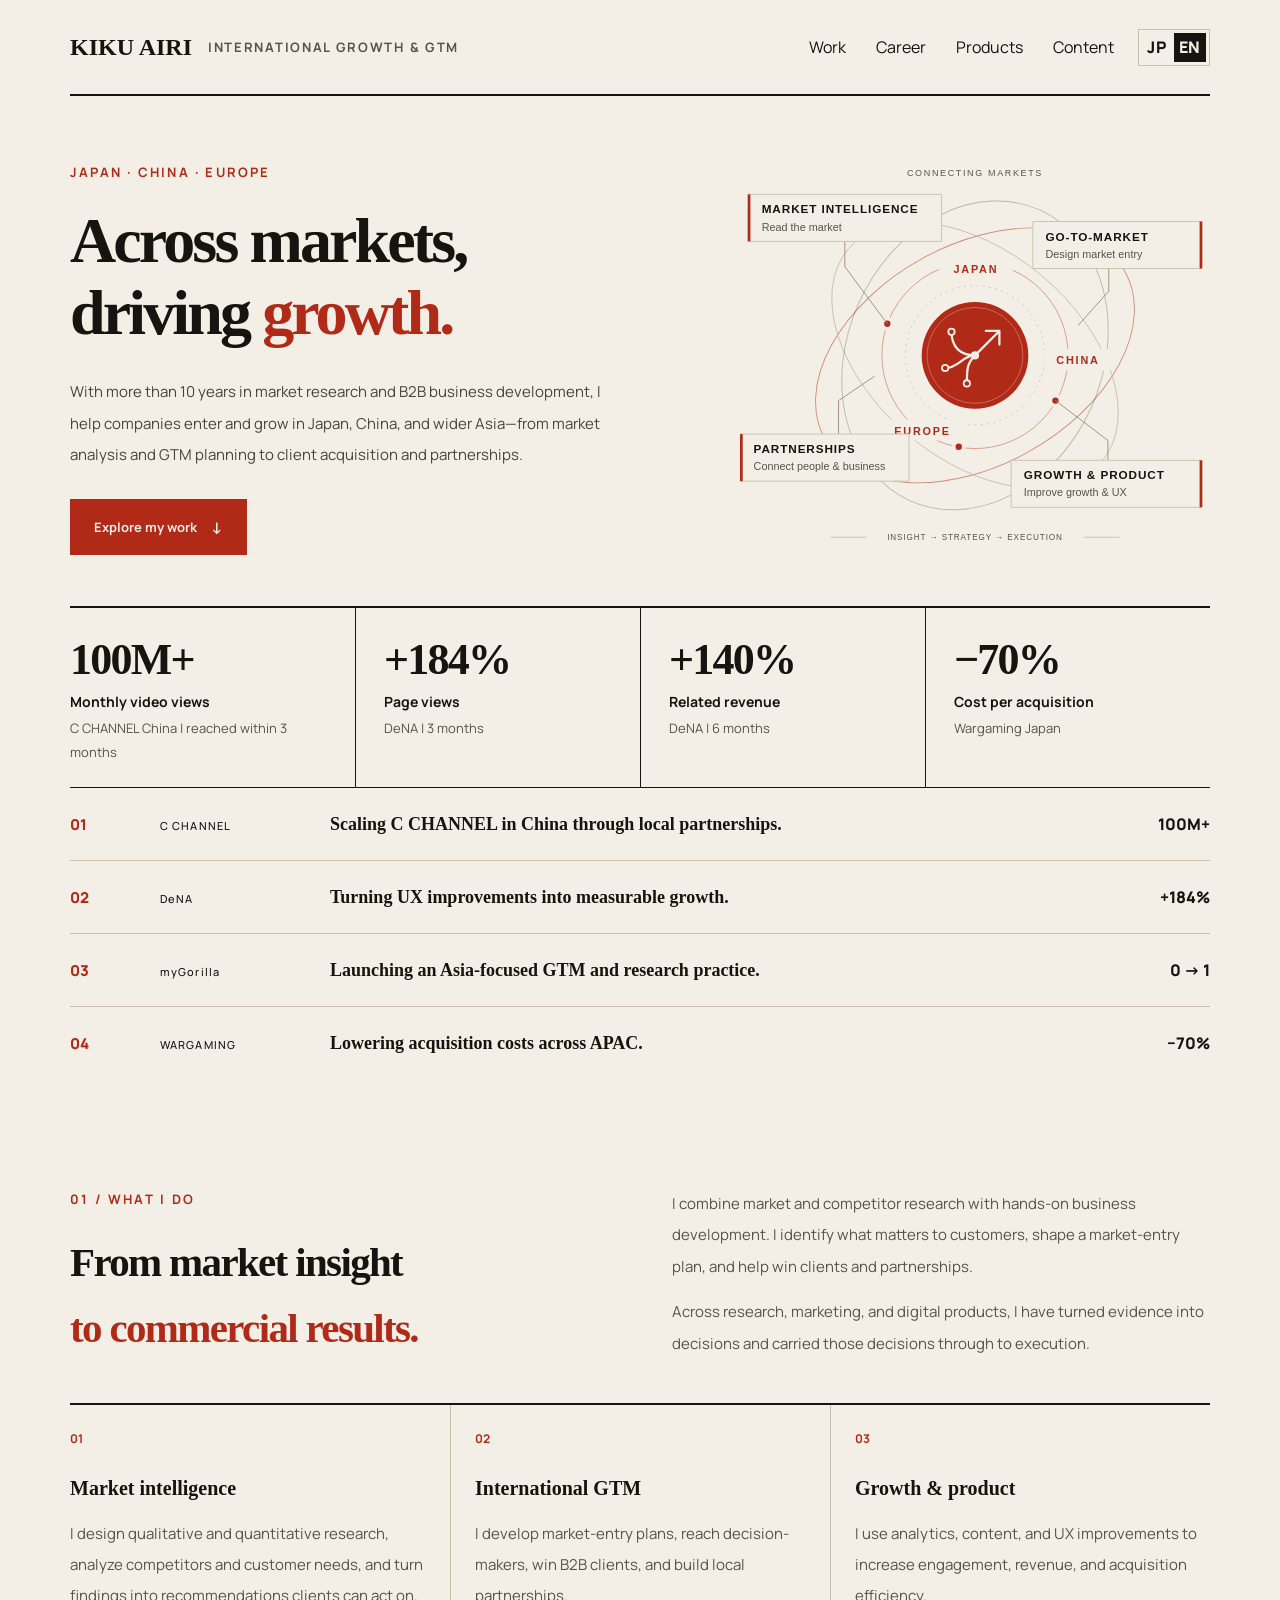
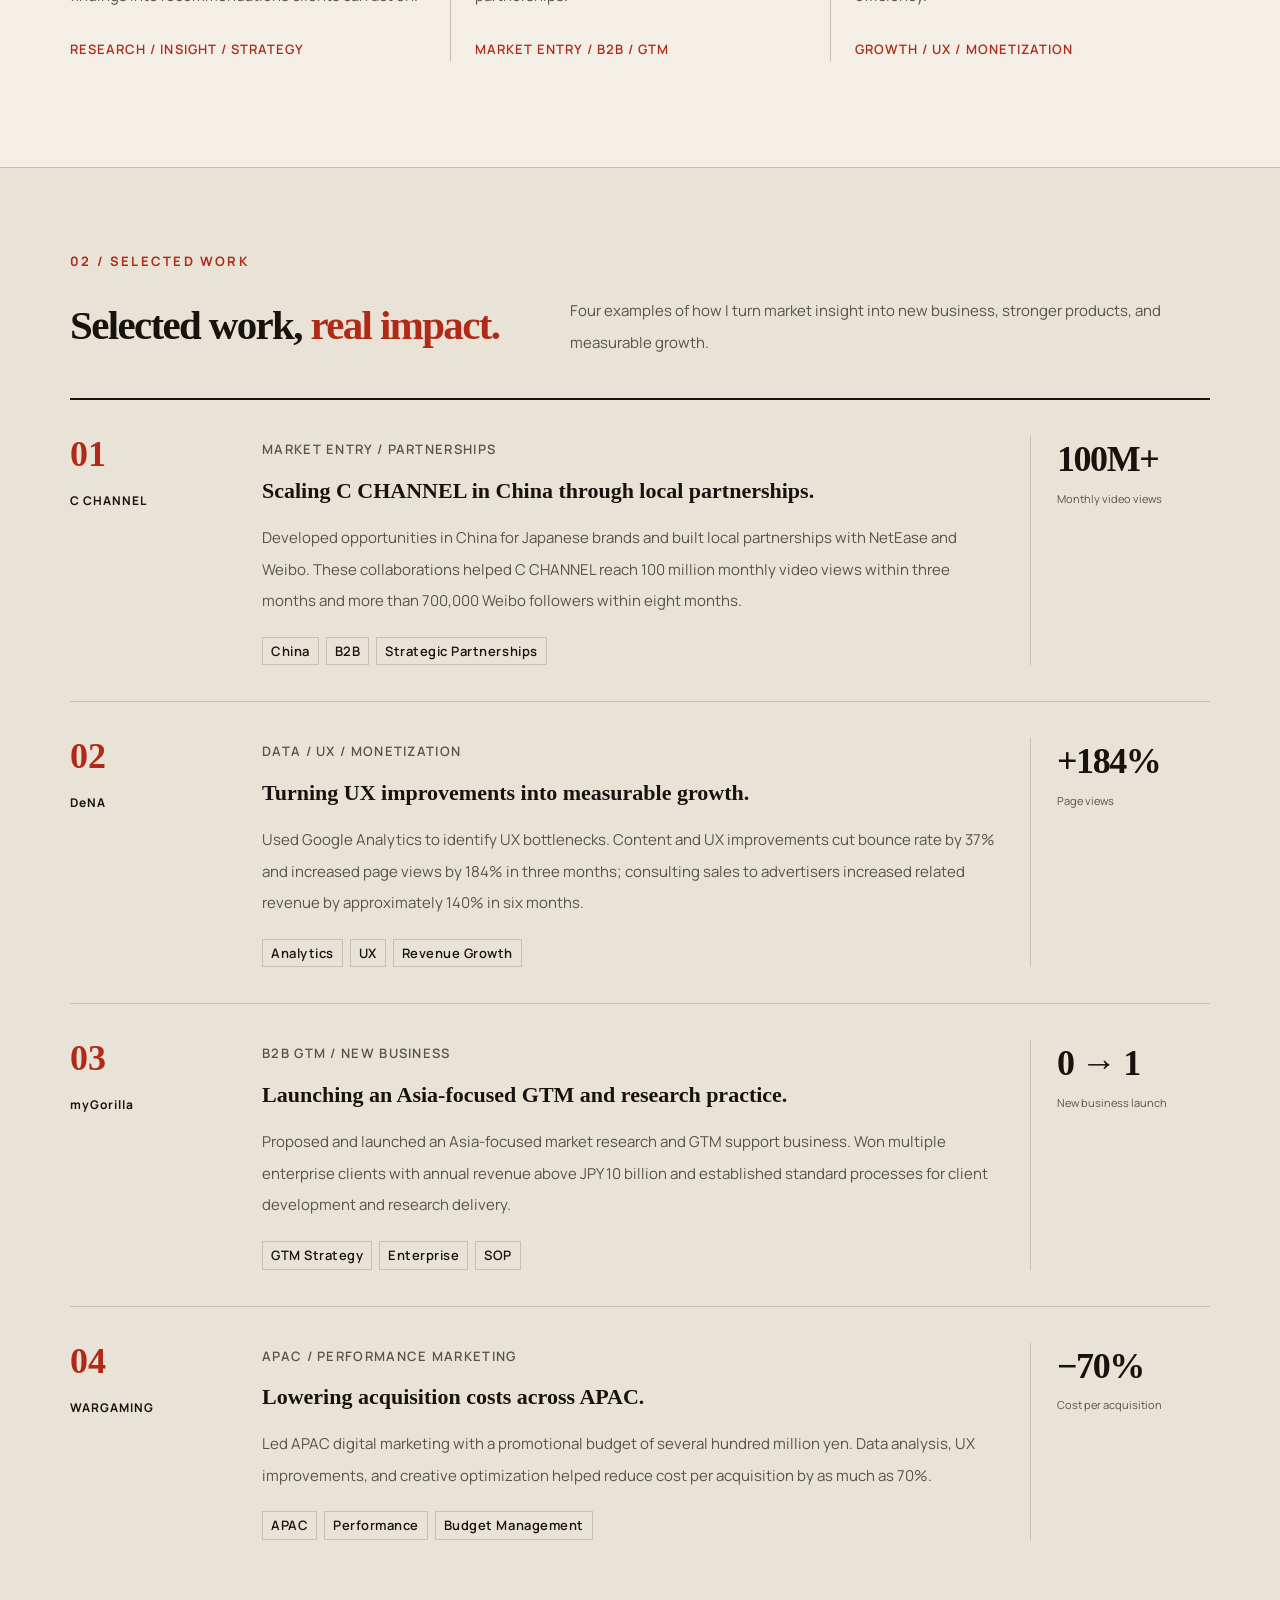
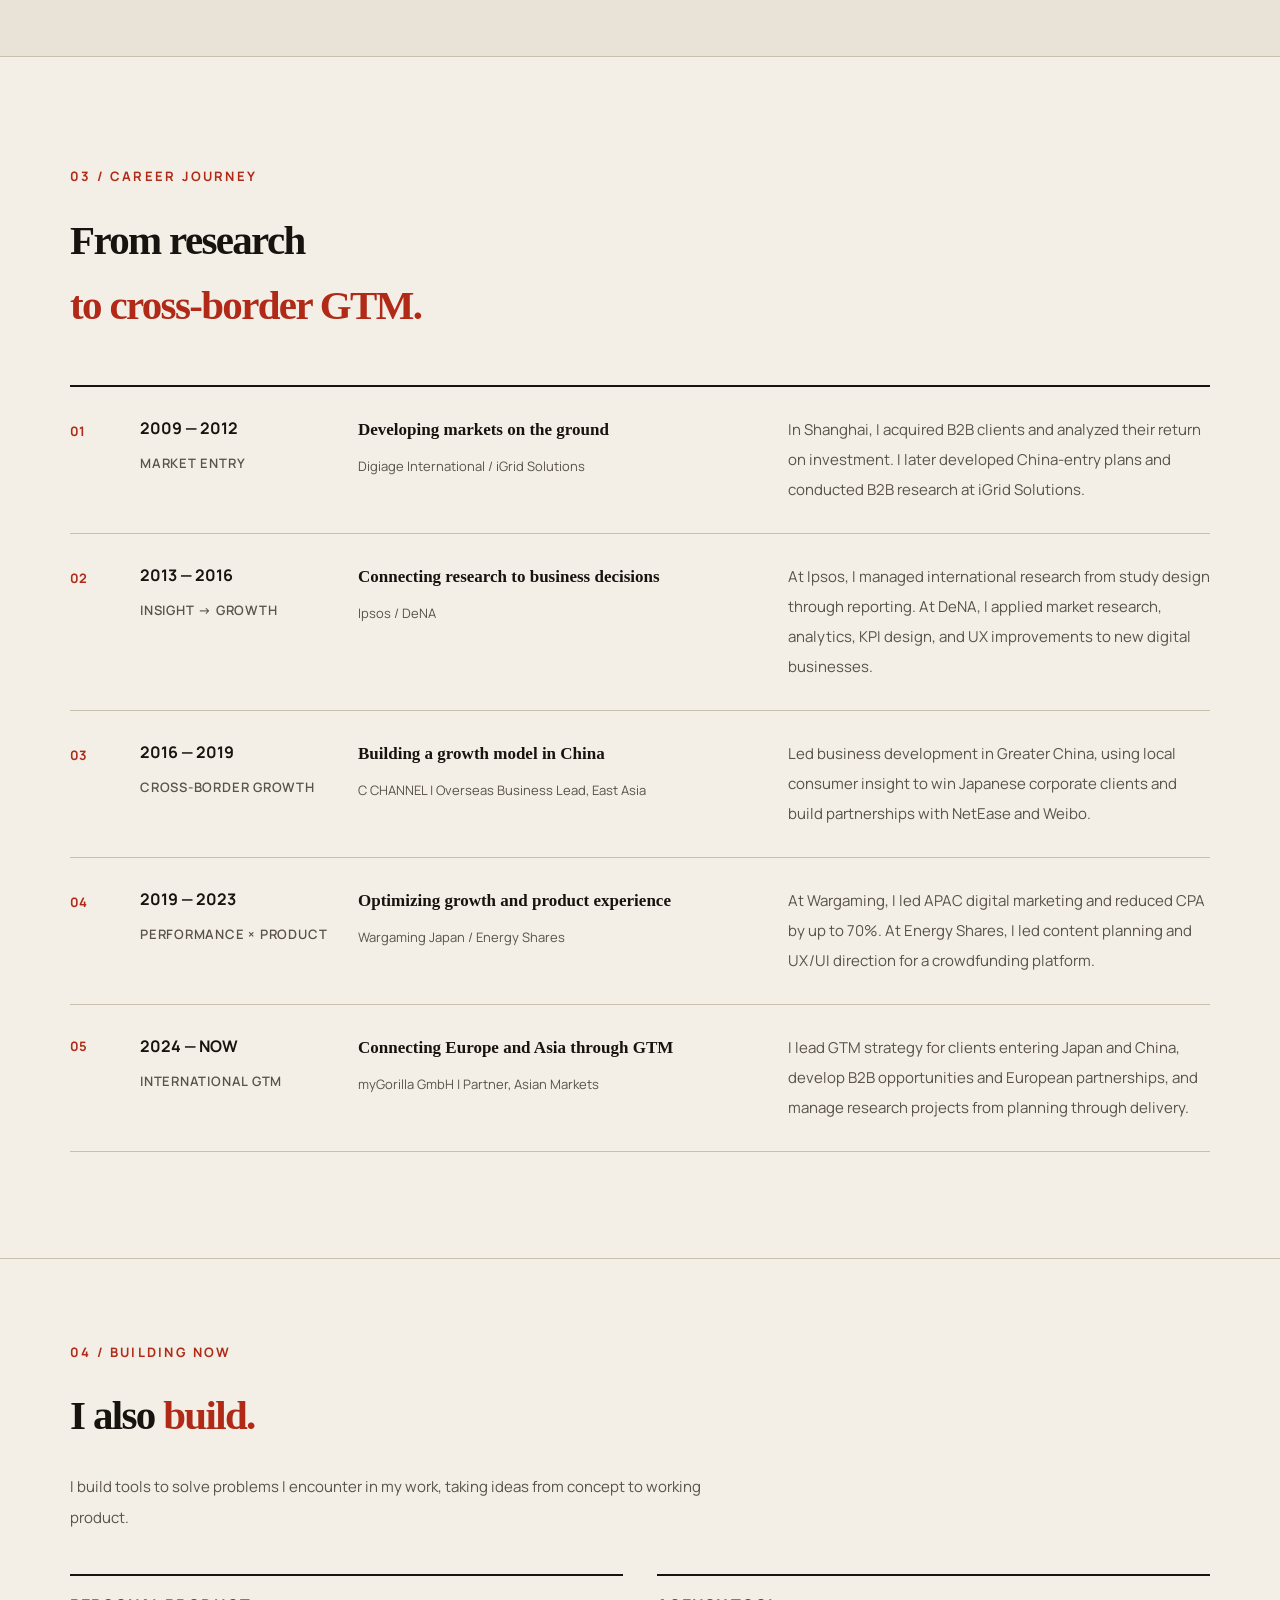
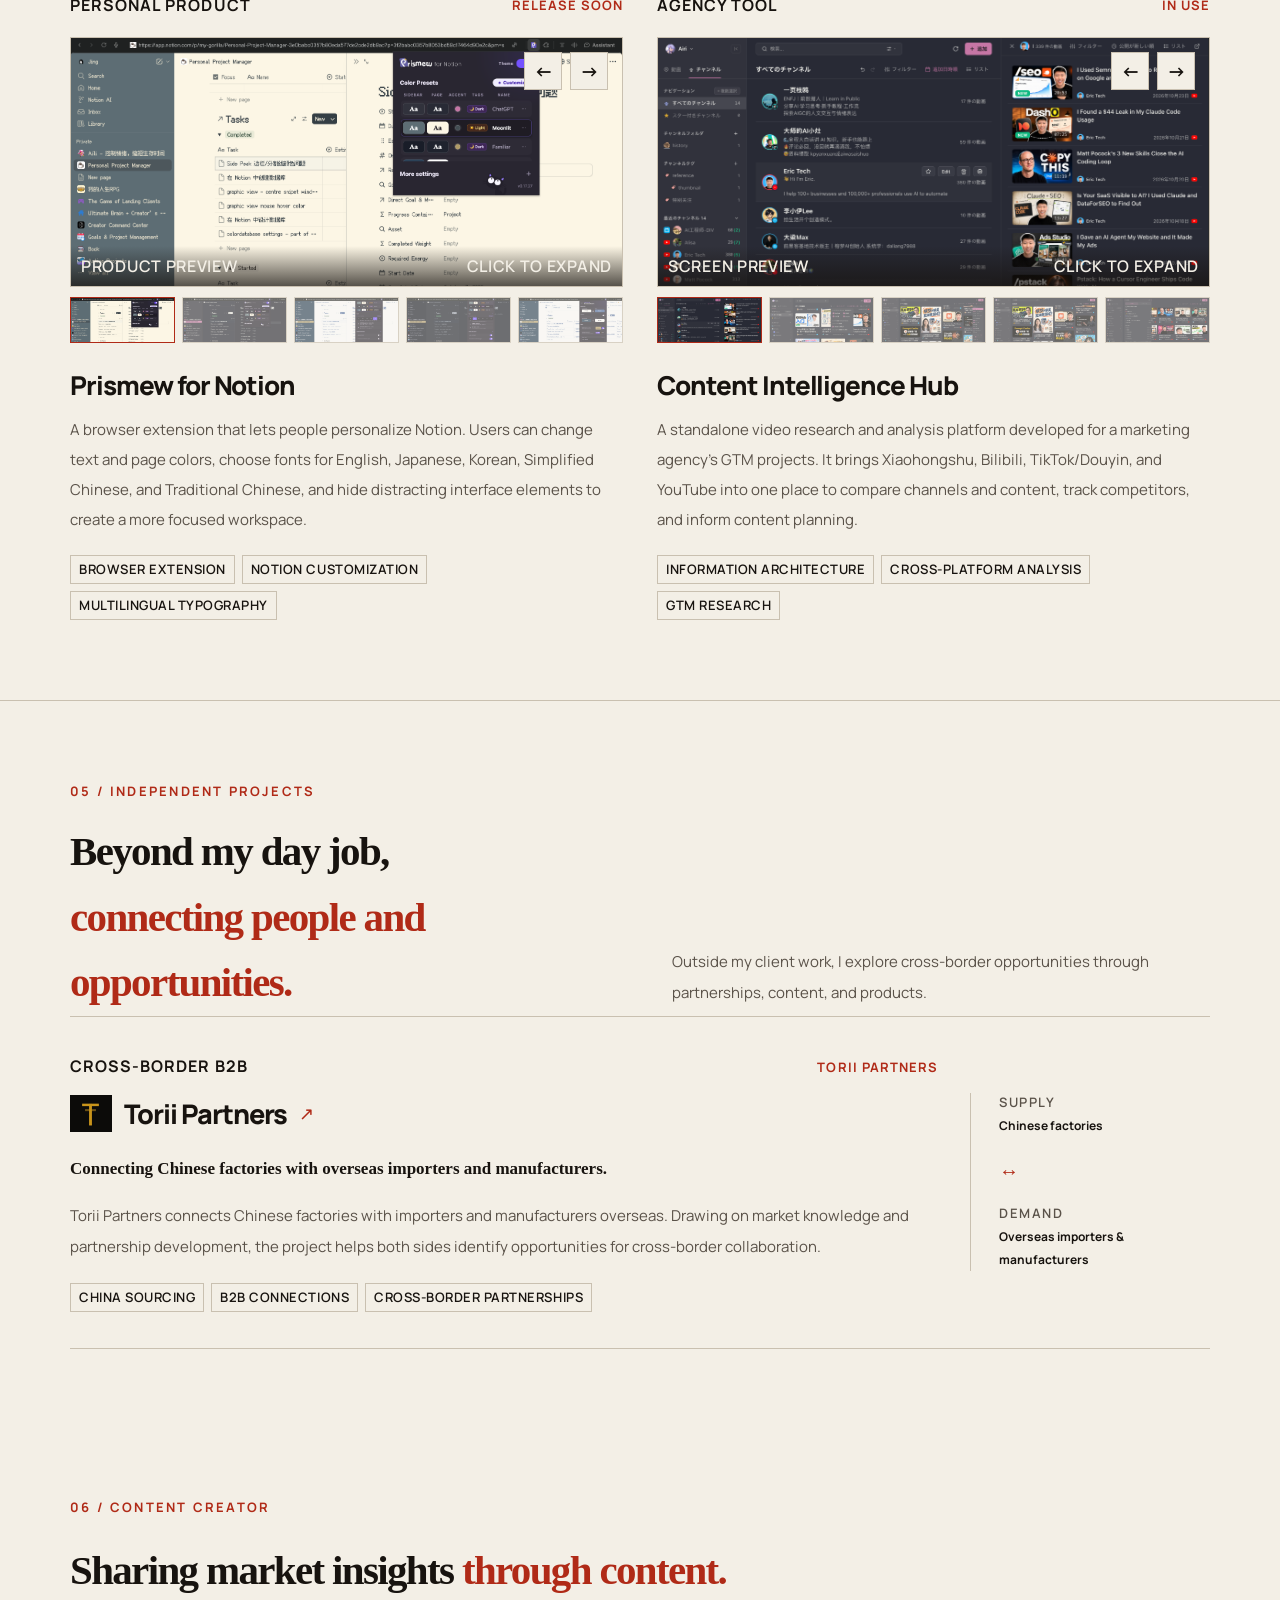
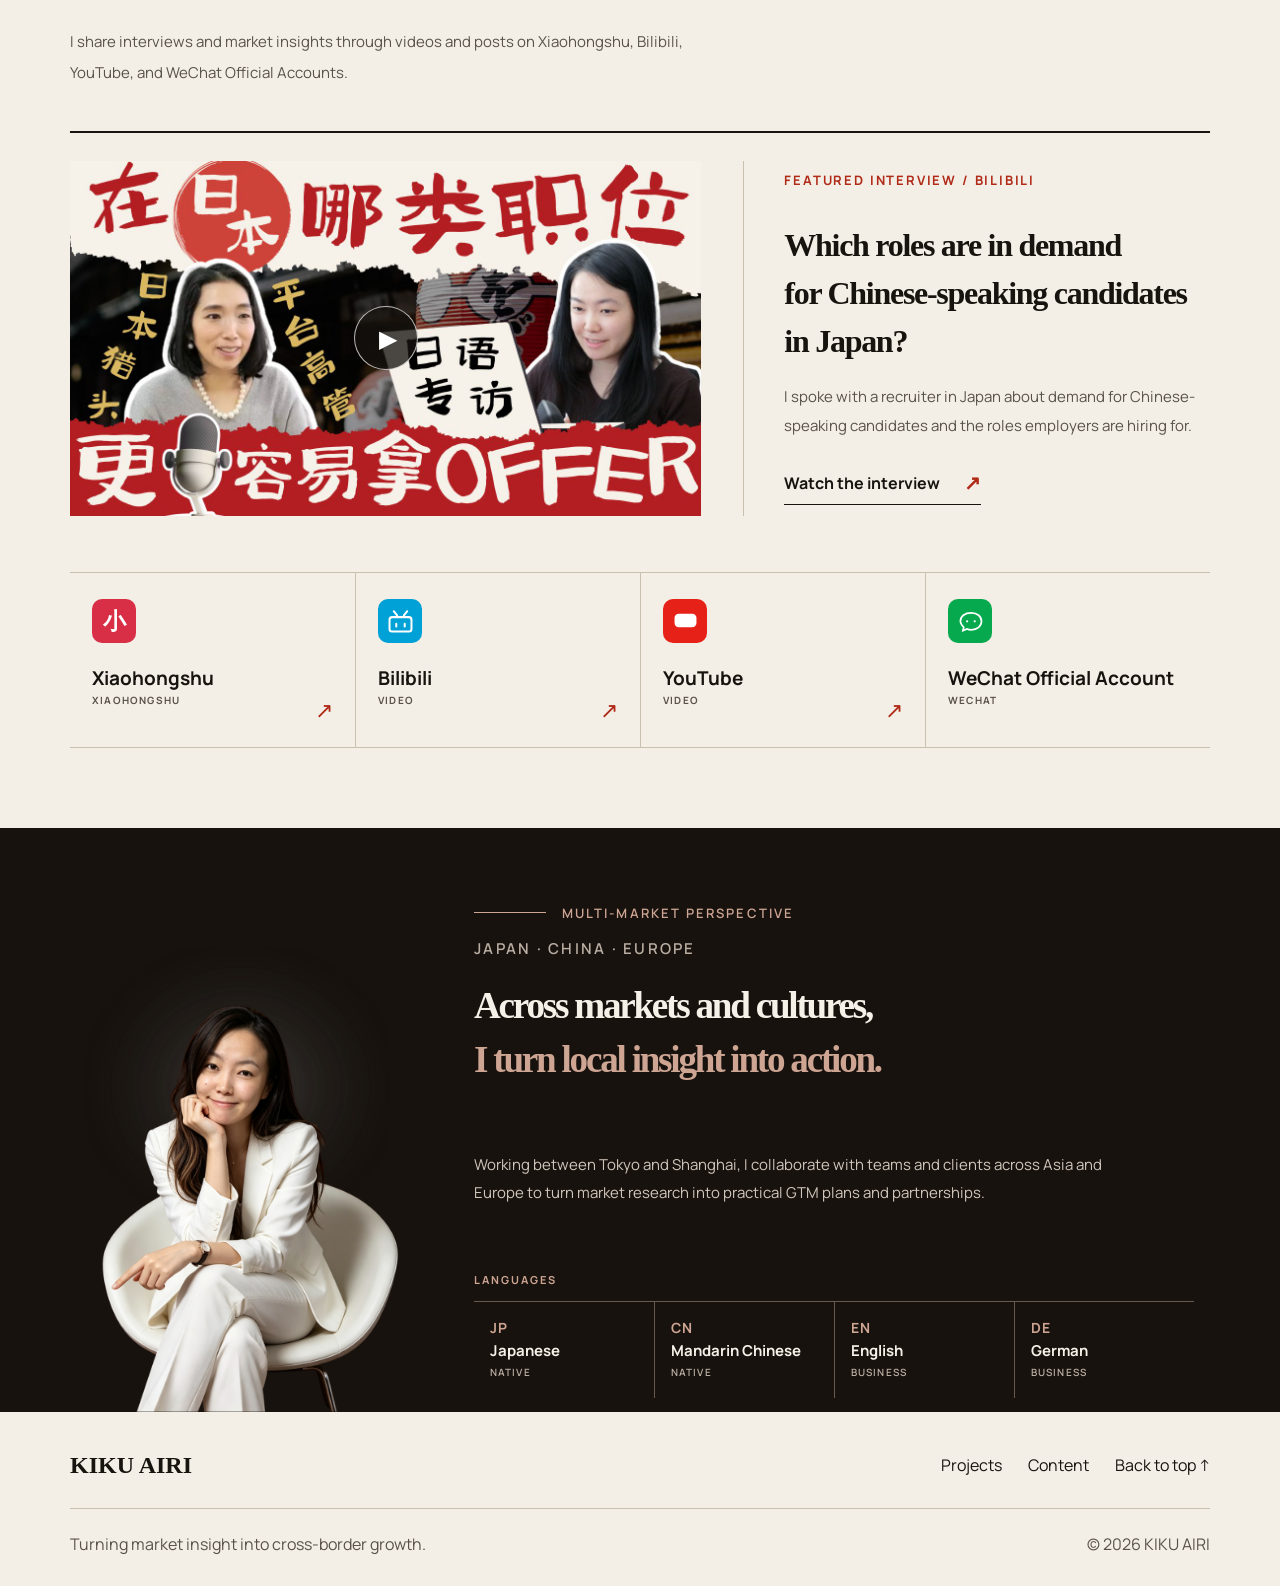
==== en.html @ 89976797 "Add English version and language switch" ====
<!doctype html>
<html lang="en"><head><meta charset="utf-8"><meta name="viewport" content="width=device-width, initial-scale=1"><meta name="theme-color" content="#f3efe6"><meta name="description" content="Airi Kiku is a cross-border B2B and GTM professional with more than 10 years of experience in market research, business development, and partnerships across Asia and Europe."><title>KIKU AIRI | International Growth & GTM</title><link rel="icon" href="favicon.svg" type="image/svg+xml"><link rel="preconnect" href="https://fonts.googleapis.com"><link rel="preconnect" href="https://fonts.gstatic.com" crossorigin><link href="https://fonts.googleapis.com/css2?family=Noto+Serif+JP:wght@700;900&family=Noto+Sans+JP:wght@400;500;600;700&family=Manrope:wght@500;600;700;800&display=swap" rel="stylesheet"><link rel="stylesheet" href="styles.css"><script src="app.js" defer></script></head><body><a class="skip-link" href="#main-content">Skip to main content</a>



  <header class="site-header shell">
<a class="brand" href="#top" aria-label="KIKU AIRI — back to top">
<span class="brand-name">KIKU AIRI</span>
<span class="brand-description">INTERNATIONAL GROWTH &amp; GTM</span>
</a>
<button class="menu-toggle" aria-label="Open menu" aria-expanded="false" aria-controls="primary-nav">Menu <span>＋</span>
</button>
<nav class="nav-links" id="primary-nav" aria-label="Main navigation">
<a href="#work">Work</a>
<a href="#career">Career</a>
<a href="#building">Products</a>
<a href="#creator">Content</a>
</nav>
<nav class="language-switch" aria-label="Language">
<a href="index.html" lang="ja" aria-label="Switch to Japanese">JP</a>
<a href="en.html" lang="en" aria-current="page" aria-label="English (current language)">EN</a>
</nav>
</header>
<main id="main-content">
  <section class="hero shell" id="top" aria-labelledby="hero-title">
<div class="hero-copy">
<div class="eyebrow">JAPAN · CHINA · EUROPE</div>
<h1 id="hero-title">Across markets,<br>driving <span>growth.</span>
</h1>
<p class="hero-desc">With more than 10 years in market research and B2B business development, I help companies enter and grow in Japan, China, and wider Asia—from market analysis and GTM planning to client acquisition and partnerships.</p>
<a class="button button-primary" href="#work">Explore my work <span>↓</span>
</a>
</div>
<figure class="hero-connections">
<img src="assets/market-connections-en.svg" width="520" height="440" alt="Illustration showing market intelligence, GTM, partnerships, and growth and product work connecting Japan, China, and Europe, from insight to execution." fetchpriority="high">
</figure>
</section>
  <section class="metrics-section shell">
<div class="metrics-grid">
<article class="metric">
<div class="metric-value">100M+</div>
<div class="metric-label">Monthly video views</div>
<div class="metric-detail">C CHANNEL China | reached within 3 months</div>
</article>
<article class="metric">
<div class="metric-value">+184%</div>
<div class="metric-label">Page views</div>
<div class="metric-detail">DeNA | 3 months</div>
</article>
<article class="metric">
<div class="metric-value">+140%</div>
<div class="metric-label">Related revenue</div>
<div class="metric-detail">DeNA | 6 months</div>
</article>
<article class="metric">
<div class="metric-value">−70%</div>
<div class="metric-label">Cost per acquisition</div>
<div class="metric-detail">Wargaming Japan</div>
</article>
</div>
</section>
  <nav class="work-index shell" aria-label="Selected work index">
<a class="work-index-row" href="#case-1">
<span class="index-number">01</span>
<span class="index-company">C CHANNEL</span>
<h2>Scaling C CHANNEL in China through local partnerships.</h2>
<strong>100M+</strong>
<span class="index-arrow" aria-hidden="true">↗</span>
</a>
<a class="work-index-row" href="#case-2">
<span class="index-number">02</span>
<span class="index-company">DeNA</span>
<h2>Turning UX improvements into measurable growth.</h2>
<strong>+184%</strong>
<span class="index-arrow" aria-hidden="true">↗</span>
</a>
<a class="work-index-row" href="#case-3">
<span class="index-number">03</span>
<span class="index-company">myGorilla</span>
<h2>Launching an Asia-focused GTM and research practice.</h2>
<strong>0 → 1</strong>
<span class="index-arrow" aria-hidden="true">↗</span>
</a>
<a class="work-index-row" href="#case-4">
<span class="index-number">04</span>
<span class="index-company">WARGAMING</span>
<h2>Lowering acquisition costs across APAC.</h2>
<strong>−70%</strong>
<span class="index-arrow" aria-hidden="true">↗</span>
</a>
</nav>
<section class="value-section shell" id="profile">
<div class="section-heading">
<span class="section-index">01 / WHAT I DO</span>
<h2>From market insight<br>
<em>to commercial results.</em>
</h2>
</div>
<div class="value-intro">
<p>I combine market and competitor research with hands-on business development. I identify what matters to customers, shape a market-entry plan, and help win clients and partnerships.</p>
<p>Across research, marketing, and digital products, I have turned evidence into decisions and carried those decisions through to execution.</p>
</div>
<div class="capability-grid capability-grid--three">
<article class="capability-card">
<span class="cap-number">01</span>
<div class="cap-icon">⌘</div>
<h3>Market intelligence</h3>
<p>I design qualitative and quantitative research, analyze competitors and customer needs, and turn findings into recommendations clients can act on.</p>
<div class="cap-tags">RESEARCH / INSIGHT / STRATEGY</div>
</article>
<article class="capability-card">
<span class="cap-number">02</span>
<div class="cap-icon">↗</div>
<h3>International GTM</h3>
<p>I develop market-entry plans, reach decision-makers, win B2B clients, and build local partnerships.</p>
<div class="cap-tags">MARKET ENTRY / B2B / GTM</div>
</article>
<article class="capability-card">
<span class="cap-number">03</span>
<div class="cap-icon">◈</div>
<h3>Growth & product</h3>
<p>I use analytics, content, and UX improvements to increase engagement, revenue, and acquisition efficiency.</p>
<div class="cap-tags">GROWTH / UX / MONETIZATION</div>
</article>
</div>
</section>
  <section class="work-section" id="work">
<div class="shell">
<div class="section-heading work-heading">
<div>
<span class="section-index">02 / SELECTED WORK</span>
<h2>Selected work, <em>real impact.</em>
</h2>
</div>
<p>Four examples of how I turn market insight into new business, stronger products, and measurable growth.</p>
</div>
<div class="case-list">
<article class="case-card" id="case-1">
<div class="case-side">
<span class="case-num">01</span>
<span class="case-company">C CHANNEL</span>
</div>
<div class="case-main">
<span class="case-category">MARKET ENTRY / PARTNERSHIPS</span>
<h3>Scaling C CHANNEL in China through local partnerships.</h3>
<p>Developed opportunities in China for Japanese brands and built local partnerships with NetEase and Weibo. These collaborations helped C CHANNEL reach 100 million monthly video views within three months and more than 700,000 Weibo followers within eight months.</p>
<div class="chip-row">
<span class="chip">China</span>
<span class="chip">B2B</span>
<span class="chip">Strategic Partnerships</span>
</div>
</div>
<div class="case-result">
<strong>100M+</strong>
<span>Monthly video views</span>
</div>
</article>
<article class="case-card" id="case-2">
<div class="case-side">
<span class="case-num">02</span>
<span class="case-company">DeNA</span>
</div>
<div class="case-main">
<span class="case-category">DATA / UX / MONETIZATION</span>
<h3>Turning UX improvements into measurable growth.</h3>
<p>Used Google Analytics to identify UX bottlenecks. Content and UX improvements cut bounce rate by 37% and increased page views by 184% in three months; consulting sales to advertisers increased related revenue by approximately 140% in six months.</p>
<div class="chip-row">
<span class="chip">Analytics</span>
<span class="chip">UX</span>
<span class="chip">Revenue Growth</span>
</div>
</div>
<div class="case-result">
<strong>+184%</strong>
<span>Page views</span>
</div>
</article>
<article class="case-card" id="case-3">
<div class="case-side">
<span class="case-num">03</span>
<span class="case-company">myGorilla</span>
</div>
<div class="case-main">
<span class="case-category">B2B GTM / NEW BUSINESS</span>
<h3>Launching an Asia-focused GTM and research practice.</h3>
<p>Proposed and launched an Asia-focused market research and GTM support business. Won multiple enterprise clients with annual revenue above JPY 10 billion and established standard processes for client development and research delivery.</p>
<div class="chip-row">
<span class="chip">GTM Strategy</span>
<span class="chip">Enterprise</span>
<span class="chip">SOP</span>
</div>
</div>
<div class="case-result">
<strong>0 → 1</strong>
<span>New business launch</span>
</div>
</article>
<article class="case-card" id="case-4">
<div class="case-side">
<span class="case-num">04</span>
<span class="case-company">WARGAMING</span>
</div>
<div class="case-main">
<span class="case-category">APAC / PERFORMANCE MARKETING</span>
<h3>Lowering acquisition costs across APAC.</h3>
<p>Led APAC digital marketing with a promotional budget of several hundred million yen. Data analysis, UX improvements, and creative optimization helped reduce cost per acquisition by as much as 70%.</p>
<div class="chip-row">
<span class="chip">APAC</span>
<span class="chip">Performance</span>
<span class="chip">Budget Management</span>
</div>
</div>
<div class="case-result">
<strong>−70%</strong>
<span>Cost per acquisition</span>
</div>
</article>
</div>
</div>
</section>
  <section class="career-section shell" id="career">
<div class="career-top">
<div class="section-heading">
<span class="section-index">03 / CAREER JOURNEY</span>
<h2>From research<br>
<em>to cross-border GTM.</em>
</h2>
</div>
</div>
<div class="timeline">
<article class="timeline-item">
<div class="timeline-rail">
<span class="timeline-dot">01</span>
<span class="timeline-line">
</span>
</div>
<div class="timeline-content">
<div class="timeline-meta">
<span>2009 — 2012</span>
<span class="timeline-tag">MARKET ENTRY</span>
</div>
<h3>Developing markets on the ground</h3>
<div class="timeline-company">Digiage International / iGrid Solutions</div>
<p>In Shanghai, I acquired B2B clients and analyzed their return on investment. I later developed China-entry plans and conducted B2B research at iGrid Solutions.</p>
</div>
</article>
<article class="timeline-item">
<div class="timeline-rail">
<span class="timeline-dot">02</span>
<span class="timeline-line">
</span>
</div>
<div class="timeline-content">
<div class="timeline-meta">
<span>2013 — 2016</span>
<span class="timeline-tag">INSIGHT → GROWTH</span>
</div>
<h3>Connecting research to business decisions</h3>
<div class="timeline-company">Ipsos / DeNA</div>
<p>At Ipsos, I managed international research from study design through reporting. At DeNA, I applied market research, analytics, KPI design, and UX improvements to new digital businesses.</p>
</div>
</article>
<article class="timeline-item">
<div class="timeline-rail">
<span class="timeline-dot">03</span>
<span class="timeline-line">
</span>
</div>
<div class="timeline-content">
<div class="timeline-meta">
<span>2016 — 2019</span>
<span class="timeline-tag">CROSS-BORDER GROWTH</span>
</div>
<h3>Building a growth model in China</h3>
<div class="timeline-company">C CHANNEL | Overseas Business Lead, East Asia</div>
<p>Led business development in Greater China, using local consumer insight to win Japanese corporate clients and build partnerships with NetEase and Weibo.</p>
</div>
</article>
<article class="timeline-item">
<div class="timeline-rail">
<span class="timeline-dot">04</span>
<span class="timeline-line">
</span>
</div>
<div class="timeline-content">
<div class="timeline-meta">
<span>2019 — 2023</span>
<span class="timeline-tag">PERFORMANCE × PRODUCT</span>
</div>
<h3>Optimizing growth and product experience</h3>
<div class="timeline-company">Wargaming Japan / Energy Shares</div>
<p>At Wargaming, I led APAC digital marketing and reduced CPA by up to 70%. At Energy Shares, I led content planning and UX/UI direction for a crowdfunding platform.</p>
</div>
</article>
<article class="timeline-item">
<div class="timeline-rail">
<span class="timeline-dot">05</span>
</div>
<div class="timeline-content">
<div class="timeline-meta">
<span>2024 — NOW</span>
<span class="timeline-tag">INTERNATIONAL GTM</span>
</div>
<h3>Connecting Europe and Asia through GTM</h3>
<div class="timeline-company">myGorilla GmbH | Partner, Asian Markets</div>
<p>I lead GTM strategy for clients entering Japan and China, develop B2B opportunities and European partnerships, and manage research projects from planning through delivery.</p>
</div>
</article>
</div>
</section>
  <section class="building-section" id="building">
<div class="shell building-inner">
<div class="section-heading">
<span class="section-index">04 / BUILDING NOW</span>
<h2>I also <em>build.</em>
</h2>
<p>I build tools to solve problems I encounter in my work, taking ideas from concept to working product.</p>
</div>
<div class="build-grid build-grid--two">
<article class="build-card build-featured">
<div class="build-topline">
<span>PERSONAL PRODUCT</span>
<span class="build-status">RELEASE SOON</span>
</div>
<div class="hub-gallery" data-gallery data-gallery-title="PRISMEW FOR NOTION" aria-label="Prismew for Notion screen gallery">
<div class="hub-gallery-track" id="prismew-gallery-track">
<button class="hub-shot" type="button" data-gallery-image="assets/prismew/light-presets.png" data-gallery-alt="Prismew for Notion screen showing light theme presets"><img src="assets/prismew/light-presets.png" alt="Prismew for Notion screen showing light theme presets" loading="lazy"></button>
<button class="hub-shot" type="button" data-gallery-image="assets/prismew/dark-presets.png" data-gallery-alt="Prismew for Notion screen showing dark theme presets"><img src="assets/prismew/dark-presets.png" alt="Prismew for Notion screen showing dark theme presets" loading="lazy"></button>
<button class="hub-shot" type="button" data-gallery-image="assets/prismew/japanese-fonts.png" data-gallery-alt="Prismew for Notion screen showing Japanese fonts and hidden elements"><img src="assets/prismew/japanese-fonts.png" alt="Prismew for Notion screen showing Japanese fonts and hidden elements" loading="lazy"></button>
<button class="hub-shot" type="button" data-gallery-image="assets/prismew/english-fonts.png" data-gallery-alt="Prismew for Notion screen showing English fonts and hidden elements"><img src="assets/prismew/english-fonts.png" alt="Prismew for Notion screen showing English fonts and hidden elements" loading="lazy"></button>
<button class="hub-shot" type="button" data-gallery-image="assets/prismew/color-customization.png" data-gallery-alt="Prismew for Notion screen showing page and sidebar colors"><img src="assets/prismew/color-customization.png" alt="Prismew for Notion screen showing page and sidebar colors" loading="lazy"></button>
</div>
<div class="hub-gallery-controls"><span>PRODUCT PREVIEW</span><span>CLICK TO EXPAND</span></div>
<div class="hub-gallery-navigation" aria-label="Change image"><button class="gallery-prev" type="button" aria-label="Previous image" aria-controls="prismew-gallery-track">←</button><button class="gallery-next" type="button" aria-label="Next image" aria-controls="prismew-gallery-track">→</button></div>
</div>
<div class="hub-gallery-thumbnails" aria-label="Choose from five screens">
<button class="hub-thumbnail is-active" type="button" data-gallery-index="0" aria-label="Screen 1: light theme" aria-current="true"><img src="assets/prismew/light-presets.png" alt=""></button>
<button class="hub-thumbnail" type="button" data-gallery-index="1" aria-label="Screen 2: dark theme"><img src="assets/prismew/dark-presets.png" alt=""></button>
<button class="hub-thumbnail" type="button" data-gallery-index="2" aria-label="Screen 3: Japanese fonts"><img src="assets/prismew/japanese-fonts.png" alt=""></button>
<button class="hub-thumbnail" type="button" data-gallery-index="3" aria-label="Screen 4: English fonts"><img src="assets/prismew/english-fonts.png" alt=""></button>
<button class="hub-thumbnail" type="button" data-gallery-index="4" aria-label="Screen 5: color settings"><img src="assets/prismew/color-customization.png" alt=""></button>
</div>
<h3>Prismew for Notion</h3>
<p>A browser extension that lets people personalize Notion. Users can change text and page colors, choose fonts for English, Japanese, Korean, Simplified Chinese, and Traditional Chinese, and hide distracting interface elements to create a more focused workspace.</p>
<div class="chip-row">
<span class="chip">BROWSER EXTENSION</span>
<span class="chip">NOTION CUSTOMIZATION</span>
<span class="chip">MULTILINGUAL TYPOGRAPHY</span>
</div>
</article>
<article class="build-card">
<div class="build-topline">
<span>AGENCY TOOL</span>
<span class="build-status muted">IN USE</span>
</div>
<div class="hub-gallery" data-gallery data-gallery-title="CONTENT INTELLIGENCE HUB" aria-label="Content Intelligence Hub screen gallery">
<div class="hub-gallery-track" id="hub-gallery-track">
<button class="hub-shot" type="button" data-gallery-image="assets/content-hub/channel-list.png" data-gallery-alt="Content Intelligence Hub screen showing channels and video lists">
<img src="assets/content-hub/channel-list.png" alt="Content Intelligence Hub screen showing channels and video lists" loading="lazy">
</button>
<button class="hub-shot" type="button" data-gallery-image="assets/content-hub/video-board.png" data-gallery-alt="Content Intelligence Hub screen comparing videos as cards">
<img src="assets/content-hub/video-board.png" alt="Content Intelligence Hub screen comparing videos as cards" loading="lazy">
</button>
<button class="hub-shot" type="button" data-gallery-image="assets/content-hub/board-settings.png" data-gallery-alt="Content Intelligence Hub screen showing display settings">
<img src="assets/content-hub/board-settings.png" alt="Content Intelligence Hub screen showing display settings" loading="lazy">
</button>
<button class="hub-shot" type="button" data-gallery-image="assets/content-hub/chinese-board.png" data-gallery-alt="Content Intelligence Hub content board in Chinese">
<img src="assets/content-hub/chinese-board.png" alt="Content Intelligence Hub content board in Chinese" loading="lazy">
</button>
<button class="hub-shot" type="button" data-gallery-image="assets/content-hub/search.png" data-gallery-alt="Content Intelligence Hub screen showing search and filters">
<img src="assets/content-hub/search.png" alt="Content Intelligence Hub screen showing search and filters" loading="lazy">
</button>
</div>
<div class="hub-gallery-controls"><span>SCREEN PREVIEW</span><span>CLICK TO EXPAND</span></div>
<div class="hub-gallery-navigation" aria-label="Change image"><button class="gallery-prev" type="button" aria-label="Previous image" aria-controls="hub-gallery-track">←</button><button class="gallery-next" type="button" aria-label="Next image" aria-controls="hub-gallery-track">→</button></div>
</div>
<div class="hub-gallery-thumbnails" aria-label="Choose from five screens">
<button class="hub-thumbnail is-active" type="button" data-gallery-index="0" aria-label="Screen 1: channel list" aria-current="true"><img src="assets/content-hub/channel-list.png" alt=""></button>
<button class="hub-thumbnail" type="button" data-gallery-index="1" aria-label="Screen 2: video board"><img src="assets/content-hub/video-board.png" alt=""></button>
<button class="hub-thumbnail" type="button" data-gallery-index="2" aria-label="Screen 3: display settings"><img src="assets/content-hub/board-settings.png" alt=""></button>
<button class="hub-thumbnail" type="button" data-gallery-index="3" aria-label="Screen 4: Chinese content board"><img src="assets/content-hub/chinese-board.png" alt=""></button>
<button class="hub-thumbnail" type="button" data-gallery-index="4" aria-label="Screen 5: search and filters"><img src="assets/content-hub/search.png" alt=""></button>
</div>
<h3>Content Intelligence Hub</h3>
<p>A standalone video research and analysis platform developed for a marketing agency’s GTM projects. It brings Xiaohongshu, Bilibili, TikTok/Douyin, and YouTube into one place to compare channels and content, track competitors, and inform content planning.</p>
<div class="chip-row">
<span class="chip">INFORMATION ARCHITECTURE</span>
<span class="chip">CROSS-PLATFORM ANALYSIS</span>
<span class="chip">GTM RESEARCH</span>
</div>
</article>
</div>
</div>
</section>
  <section class="independent-section" id="independent">
<div class="shell independent-inner">
<div class="section-heading independent-heading">
<span class="section-index">05 / INDEPENDENT PROJECTS</span>
<h2>Beyond my day job,<br>
<em>connecting people and opportunities.</em>
</h2>
<p>Outside my client work, I explore cross-border opportunities through partnerships, content, and products.</p>
</div>
<article class="torii-card">
<div class="torii-content">
<div class="build-topline">
<span>CROSS-BORDER B2B</span>
<span class="build-status">TORII PARTNERS</span>
</div>
<h3><a href="https://toriipartners.com/" target="_blank" rel="noopener noreferrer"><img class="torii-inline-logo" src="assets/torii-partners-logo.png" alt="Torii Partners logo"><b>Torii Partners</b><span class="external-arrow" aria-hidden="true">↗</span></a></h3>
<h4>Connecting Chinese factories with overseas importers and manufacturers.</h4>
<p>Torii Partners connects Chinese factories with importers and manufacturers overseas. Drawing on market knowledge and partnership development, the project helps both sides identify opportunities for cross-border collaboration.</p>
<div class="chip-row">
<span class="chip">CHINA SOURCING</span>
<span class="chip">B2B CONNECTIONS</span>
<span class="chip">CROSS-BORDER PARTNERSHIPS</span>
</div>
</div>
<div class="torii-route">
<div>
<small>SUPPLY</small>
<strong>Chinese factories</strong>
</div>
<span>↔</span>
<div>
<small>DEMAND</small>
<strong>Overseas importers & manufacturers</strong>
</div>
</div>
</article>
</div>
</section>
<section class="creator-section" id="creator">
<div class="shell creator-inner">
<div class="section-heading creator-heading">
<span class="section-index">06 / CONTENT CREATOR</span>
<h2>Sharing market insights <em>through content.</em>
</h2>
<p>I share interviews and market insights through videos and posts on Xiaohongshu, Bilibili, YouTube, and WeChat Official Accounts.</p>
</div>
<section class="interview-feature" aria-label="Interview content">
<a class="interview-video" href="https://www.bilibili.com/video/BV1ihVmzyEWf/" target="_blank" rel="noopener noreferrer" aria-label="Watch the Bilibili interview about roles in demand for Chinese-speaking candidates in Japan">
<img src="assets/content-creator/interview-bilibili.jpg" alt="Thumbnail for an interview about roles in demand for Chinese-speaking candidates in Japan" loading="lazy">
<span class="interview-play" aria-hidden="true">▶</span>
</a>
<div class="interview-copy">
<span class="media-label">FEATURED INTERVIEW / BILIBILI</span>
<h3>Which roles are in demand<br>for Chinese-speaking candidates in Japan?</h3>
<p>I spoke with a recruiter in Japan about demand for Chinese-speaking candidates and the roles employers are hiring for.</p>
<a class="interview-link" href="https://www.bilibili.com/video/BV1ihVmzyEWf/" target="_blank" rel="noopener noreferrer">Watch the interview <span aria-hidden="true">↗</span></a>
</div>
</section>
<div class="creator-platforms" aria-label="Content platforms">
<a class="creator-platform-card" href="https://xhslink.cn/o/6EFyoe56lZz" target="_blank" rel="noopener noreferrer" aria-label="Open Xiaohongshu account">
<span class="creator-icon creator-icon--xhs" aria-hidden="true">小</span>
<span class="creator-platform-name"><strong>Xiaohongshu</strong><small>XIAOHONGSHU</small></span><span class="creator-card-arrow" aria-hidden="true">↗</span>
</a>
<a class="creator-platform-card" href="https://space.bilibili.com/1005280751/upload/video" target="_blank" rel="noopener noreferrer" aria-label="Open Bilibili account">
<span class="creator-icon creator-icon--bili" aria-hidden="true"><svg viewBox="0 0 32 32" fill="none"><path d="m8 5 4 5m12-5-4 5M6 12h20a3 3 0 0 1 3 3v11a3 3 0 0 1-3 3H6a3 3 0 0 1-3-3V15a3 3 0 0 1 3-3Z" stroke="currentColor" stroke-width="2.4" stroke-linecap="round"/><path d="M11 20v3m10-3v3" stroke="currentColor" stroke-width="2.4" stroke-linecap="round"/></svg></span>
<span class="creator-platform-name"><strong>Bilibili</strong><small>VIDEO</small></span><span class="creator-card-arrow" aria-hidden="true">↗</span>
</a>
<a class="creator-platform-card" href="https://www.youtube.com/@ailibeyondborders" target="_blank" rel="noopener noreferrer" aria-label="Open YouTube account">
<span class="creator-icon creator-icon--youtube" aria-hidden="true"><svg viewBox="0 0 32 32" fill="none"><rect x="3" y="8" width="26" height="16" rx="5" fill="currentColor"/><path d="m14 12 7 4-7 4v-8Z" fill="#fff"/></svg></span>
<span class="creator-platform-name"><strong>YouTube</strong><small>VIDEO</small></span><span class="creator-card-arrow" aria-hidden="true">↗</span>
</a>
<div class="creator-platform-card creator-platform-card--unlinked">
<span class="creator-icon creator-icon--wechat" aria-hidden="true"><svg viewBox="0 0 32 32" fill="none"><path d="M17 7C9 7 4 11 4 17c0 3 2 5 4 7l-1 4 5-2c2 1 3 1 5 1 7 0 12-4 12-10S24 7 17 7Z" stroke="currentColor" stroke-width="2"/><circle cx="12" cy="17" r="1.3" fill="currentColor"/><circle cx="21" cy="17" r="1.3" fill="currentColor"/></svg></span>
<span class="creator-platform-name"><strong>WeChat Official Account</strong><small>WECHAT</small></span>
</div>
</div>
</div>
</section>
<section class="markets-section">
<div class="shell markets-inner">
<figure class="market-portrait">
<img src="assets/airi-portrait.png" alt="Kiku Airi wearing a white suit">
</figure>
<div class="markets-copy">
<div class="markets-heading">
<span class="section-index">MULTI-MARKET PERSPECTIVE</span>
<p class="markets-kicker">JAPAN · CHINA · EUROPE</p>
<h2>Across markets and cultures,<br>
<em>I turn local insight <br class="market-mobile-break">into action.</em>
</h2>
</div>
<p class="markets-description">Working between Tokyo and Shanghai, I collaborate with teams and clients across Asia and Europe to turn market research into practical GTM plans and partnerships.</p>
<div class="language-panel">
<p class="language-label">LANGUAGES</p>
<div class="language-grid" aria-label="Languages spoken">
<div><span class="language-code">JP</span><strong>Japanese</strong><small>NATIVE</small></div>
<div><span class="language-code">CN</span><strong>Mandarin Chinese</strong><small>NATIVE</small></div>
<div><span class="language-code">EN</span><strong>English</strong><small>BUSINESS</small></div>
<div><span class="language-code">DE</span><strong>German</strong><small>BUSINESS</small></div>
</div>
</div>
</div>
</section>
<dialog class="gallery-dialog" aria-labelledby="gallery-dialog-title">
<div class="gallery-dialog-topline"><span id="gallery-dialog-title">CONTENT INTELLIGENCE HUB / SCREEN PREVIEW</span><div class="gallery-dialog-actions"><button class="gallery-dialog-prev" type="button" aria-label="Previous image">←</button><span class="gallery-dialog-count" aria-live="polite"></span><button class="gallery-dialog-next" type="button" aria-label="Next image">→</button><button class="gallery-dialog-close" type="button" aria-label="Close image">×</button></div></div>
<img class="gallery-dialog-image" src="" alt="">
<p class="gallery-dialog-caption"></p>
</dialog>
  </main>
<footer class="footer shell">
<a class="brand" href="#top" aria-label="KIKU AIRI — back to top">
<span class="brand-name">KIKU AIRI</span>
<span class="brand-description">INTERNATIONAL GROWTH &amp; GTM</span>
</a>
<div class="footer-links">
<a href="#independent">Projects</a>
<a href="#creator">Content</a>
<a href="#top">Back to top ↑</a>
</div>
<div class="footer-bottom">
<span>Turning market insight into cross-border growth.</span>
<span>© 2026 KIKU AIRI</span>
</div>
</footer>
</body></html>
---- styles.css ----
:root{--paper:#f3efe6;--ink:#17130f;--red:#b02a17;--muted:#5a5249;--rule:#c9c0b0;--wash:#e9e3d7;--serif:'Noto Serif JP','Yu Mincho',serif;--sans:'Noto Sans JP',sans-serif;--latin:'Manrope',var(--sans)}
*{box-sizing:border-box}html{scroll-behavior:smooth;scroll-padding-top:28px}body{margin:0;background:var(--paper);color:var(--ink);font:14px/1.9 var(--sans);-webkit-font-smoothing:antialiased}body.dialog-open{overflow:hidden}a{color:inherit;text-decoration:none}button{font:inherit;color:inherit;cursor:pointer}button,a{-webkit-tap-highlight-color:transparent}button{border:0}a,button{touch-action:manipulation}a:hover{color:var(--red)}button:focus-visible,a:focus-visible{outline:2px solid var(--red);outline-offset:5px}::selection{background:var(--red);color:var(--paper)}h1,h2,h3,h4,p{margin:0}h1,h2,h3{font-family:var(--serif)}em{font-style:normal;color:var(--red)}.shell{width:min(1392px,calc(100% - 128px));margin-inline:auto}.skip-link{position:fixed;top:12px;left:12px;z-index:50;background:var(--ink);color:var(--paper);padding:10px 20px;transform:translateY(-150%)}.skip-link:focus{transform:translateY(0)}.site-header{min-height:96px;border-bottom:2px solid var(--ink);display:flex;align-items:center;justify-content:space-between;gap:24px}.brand{display:flex;align-items:center;gap:16px}.brand-name{font:900 24px/1.2 var(--serif);white-space:nowrap}.brand-description{font:700 10px/1.6 var(--latin);letter-spacing:.13em;color:var(--muted)}.nav-links{display:flex;gap:30px;align-items:center;font-size:13px;white-space:nowrap}.nav-links>a{position:relative}.nav-links>a:after{content:'';position:absolute;left:0;right:100%;bottom:-6px;height:1px;background:var(--red);transition:right .2s}.nav-links>a:hover:after{right:0}.nav-cta{background:var(--ink);color:var(--paper);padding:12px 20px;font-weight:700}.nav-cta:hover{background:var(--red)}.menu-toggle{display:none}.hero{display:grid;grid-template-columns:1.5fr 1fr;gap:56px;padding-block:64px 48px}.eyebrow,.section-index{font:700 11px/1.6 var(--latin);letter-spacing:.17em;color:var(--red)}.hero h1{font-size:clamp(54px,6.56vw,96px);font-weight:900;line-height:1.12;letter-spacing:-.04em;margin:22px 0 28px;white-space:nowrap}.hero h1 span{color:var(--red)}.hero-desc{max-width:560px;font-size:14px;line-height:2.1;color:#4a433b;margin-bottom:28px}.button{display:inline-flex;align-items:center;justify-content:center;gap:14px;padding:13px 24px;font-size:13px;font-weight:700;min-height:46px;transition:background .2s,color .2s}.button-primary{background:var(--red);color:var(--paper)}.button-primary:hover{background:var(--ink);color:var(--paper)}.hero-impact{border-left:2px solid var(--ink);padding-left:36px;display:flex;flex-direction:column;justify-content:center}.hero-impact strong{font:900 clamp(64px,8.12vw,120px)/1.15 var(--serif);letter-spacing:-.04em;color:var(--red);white-space:nowrap}.hero-impact>span{font-size:16px;font-weight:700;margin-top:10px}.hero-impact p{font-size:11px;color:var(--muted);margin-top:3px}.metrics-grid{display:grid;grid-template-columns:repeat(3,1fr);border-top:2px solid var(--ink);border-bottom:1px solid var(--ink)}.metric{padding:22px 28px;border-left:1px solid var(--ink)}.metric:first-child{padding-left:0;border:0}.metric-value{font:900 44px/1.35 var(--serif);letter-spacing:-.04em}.metric-label{font-size:13px;font-weight:700}.metric-detail{font-size:11px;color:var(--muted)}.work-index-row{display:grid;grid-template-columns:70px 150px 1fr 110px;gap:20px;align-items:baseline;padding:19px 0;border-bottom:1px solid var(--rule);position:relative;transition:color .2s}.work-index-row:last-child{border-bottom:0}.index-number{font:800 15px var(--latin);color:var(--red)}.index-company{font:500 11px var(--latin);letter-spacing:.1em}.work-index-row h2{font-size:18px;font-weight:700}.work-index-row>strong{text-align:right;font:800 16px var(--latin)}.index-arrow{display:none}.work-index-row:hover h2{text-decoration:underline;text-underline-offset:5px}.value-section,.career-section,.how-build-section{padding-block:106px}.section-heading h2,.markets-copy h2,.ask-inner h2{font-size:clamp(30px,3.2vw,46px);line-height:1.6;letter-spacing:-.04em;margin-top:18px}.section-heading>p,.section-heading>div+p{font-size:13px;color:var(--muted);line-height:2.1;max-width:570px;margin-top:22px}.value-section{display:grid;grid-template-columns:1fr 1fr;gap:42px 64px}.value-intro{align-self:center;color:var(--muted);font-size:13px}.value-intro p+p{margin-top:14px}.capability-grid{grid-column:1/-1;display:grid;grid-template-columns:repeat(4,1fr);border-top:2px solid var(--ink)}.capability-card{padding:25px 24px 0;border-left:1px solid var(--rule);display:flex;flex-direction:column;position:relative}.capability-card:first-child{padding-left:0;border-left:0}.capability-card:last-child{padding-right:0}.cap-number{color:var(--red);font:700 12px var(--latin)}.cap-icon{display:none}.capability-card h3{font-size:17px;margin:22px 0 12px;white-space:nowrap}.capability-card p{font-size:12px;color:var(--muted);line-height:2;flex:1}.cap-tags{font:600 8px/1.8 var(--latin);letter-spacing:.08em;margin-top:25px;color:var(--red)}.work-section{padding-block:80px;background:var(--wash);border-block:1px solid var(--rule)}.work-heading{display:flex;justify-content:space-between;align-items:flex-end;gap:70px;margin-bottom:40px}.work-heading p{max-width:350px}.case-card{display:grid;grid-template-columns:160px 1fr 180px;gap:32px;padding:36px 0;border-top:1px solid var(--rule);scroll-margin-top:30px}.case-card:first-child{border-top:2px solid var(--ink)}.case-side{display:flex;flex-direction:column;gap:20px}.case-num{font:900 36px/1 var(--serif);color:var(--red)}.case-company{font:700 12px var(--latin);letter-spacing:.08em}.case-category{font:600 9px var(--latin);letter-spacing:.1em;color:var(--muted)}.case-main h3{font-size:22px;line-height:1.6;margin:10px 0 14px}.case-main p{font-size:12px;line-height:2.1;color:var(--muted)}.chip-row{display:flex;flex-wrap:wrap;gap:7px;margin-top:20px}.chip{border:1px solid var(--rule);padding:3px 8px;font:600 8px/1.6 var(--latin);letter-spacing:.04em}.case-result{border-left:1px solid var(--rule);padding-left:26px;display:flex;flex-direction:column;align-items:flex-start}.case-result strong{font:900 36px/1.3 var(--serif);letter-spacing:-.04em;white-space:nowrap}.case-result>span{font-size:11px;margin-top:6px;color:var(--muted)}.case-ask{margin-top:auto;padding:22px 0 0;background:none;color:var(--red);font-size:11px}.case-ask:hover{text-decoration:underline}.case-ask b{margin-left:14px}.career-top{display:flex;justify-content:space-between;align-items:flex-end;gap:30px}.text-link{background:none;border-bottom:1px solid var(--ink);padding:8px 0;font-size:12px;white-space:nowrap}.text-link span{margin-left:24px}.text-link:hover{color:var(--red);border-color:var(--red)}.timeline{margin-top:46px;border-top:2px solid var(--ink)}.timeline-item{display:grid;grid-template-columns:70px 1fr;border-bottom:1px solid var(--rule);padding:28px 0}.timeline-dot{font:700 13px var(--latin);color:var(--red)}.timeline-content{display:grid;grid-template-columns:190px 1fr 1.05fr;column-gap:28px}.timeline-meta{grid-column:1;grid-row:1/4;display:flex;flex-direction:column;gap:10px;font:700 15px/1.7 var(--latin)}.timeline-tag{font-size:8px;font-weight:600;letter-spacing:.06em;color:var(--muted)}.timeline-content h3{grid-column:2;font-size:17px;line-height:1.8}.timeline-company{grid-column:2;font-size:10px;color:var(--muted);margin-top:9px}.timeline-content p{grid-column:3;grid-row:1/4;font-size:12px;color:var(--muted);line-height:2}.building-section{border-top:1px solid var(--rule);padding-block:80px}.build-grid{display:grid;grid-template-columns:repeat(3,1fr);gap:28px;margin-top:40px}.build-topline{display:flex;justify-content:space-between;align-items:center;gap:12px;font:700 9px/1.7 var(--latin);letter-spacing:.08em}.build-status{color:var(--red);font-size:8px}.build-card{border-top:2px solid var(--ink);padding-top:16px}.build-visual{height:220px;background:var(--wash);margin:18px 0 24px;position:relative;display:flex;align-items:center;justify-content:center;overflow:hidden}.visual-label{position:absolute;bottom:12px;left:15px;font:600 8px var(--latin);letter-spacing:.12em;color:var(--muted)}.build-card h3{font:800 26px var(--latin);letter-spacing:-.04em}.build-card>p{font-size:12px;line-height:2;color:var(--muted);margin-top:12px}.mini-window{width:170px;padding:14px 18px 20px;background:var(--paper);border:1px solid var(--ink);box-shadow:9px 9px 0 #d0c5b2;transform:rotate(-7deg)}.mini-dots{display:flex;gap:4px;padding-bottom:14px;border-bottom:1px solid var(--rule);margin-bottom:16px}.mini-dots i{width:4px;height:4px;border-radius:50%;background:var(--muted)}.mini-line{width:68%;height:4px;background:var(--rule);margin-top:9px}.mini-line.wide{width:85%;height:8px;background:var(--ink)}.mini-line.short{width:40%}.mini-color-row{display:flex;gap:6px;margin-top:16px}.mini-color-row i{width:23px;height:27px;background:#b02a17}.mini-color-row i:nth-child(2){background:#c89567}.mini-color-row i:nth-child(3){background:#728276}.mini-color-row i:nth-child(4){background:#373d37}.content-visual{background:#dfdfd5}.content-stack{width:90px;height:108px;position:relative;margin-right:16px}.content-stack i{position:absolute;inset:0;background:var(--paper);border:1px solid var(--ink);transform:rotate(-12deg)}.content-stack i:nth-child(2){transform:rotate(-5deg)}.content-stack i:nth-child(3){transform:rotate(3deg)}.content-stack i:nth-child(4){transform:rotate(10deg);background:repeating-linear-gradient(0deg,var(--paper) 0px,var(--paper) 13px,#c9c0b0 14px,var(--paper) 15px)}.content-lines{display:flex;flex-direction:column;gap:11px}.content-lines b{width:58px;height:5px;background:#8f988b}.content-lines b:nth-child(even){width:36px;background:var(--ink)}.ai-visual{background:#e8d9ce}.ai-orbit{width:128px;height:128px;border:1px solid #b02a1755;border-radius:50%;display:grid;place-items:center;position:relative}.ai-orbit:before{content:'';position:absolute;inset:14px;border:1px solid #b02a1780;border-radius:50%}.ai-orbit span{display:grid;place-items:center;width:70px;height:70px;background:var(--red);color:var(--paper);font:700 25px var(--serif);border-radius:50%}.ai-orbit i{position:absolute;width:9px;height:9px;background:var(--red);border:3px solid #e8d9ce;box-sizing:content-box;top:15px;left:10px}.ai-orbit i:nth-of-type(2){left:auto;right:-7px;top:58px}.ai-orbit i:nth-of-type(3){left:40px;top:auto;bottom:-5px}.independent-section{padding-block:80px;border-top:1px solid var(--rule)}.independent-heading{display:grid;grid-template-columns:1fr 1fr;column-gap:64px}.independent-heading .section-index{grid-column:1/-1}.independent-heading p{align-self:end;margin-bottom:7px}.journey-card{display:grid;grid-template-columns:1.1fr 1fr;gap:52px;padding-block:36px 44px;border-top:2px solid var(--ink);margin-top:42px}.journey-copy h3,.torii-content h3{font:800 32px var(--latin);letter-spacing:-.04em;margin:25px 0 16px}.journey-copy h3 span{display:block;font:700 14px var(--serif);letter-spacing:.1em;margin-top:8px;color:var(--red)}.journey-copy h4,.torii-content h4{font:700 17px/1.8 var(--serif);margin-bottom:15px}.journey-copy p,.torii-content p{font-size:12px;line-height:2.1;color:var(--muted)}.journey-proof{border-top:1px solid var(--rule);margin-top:28px;padding-top:24px;display:flex;align-items:center;justify-content:space-between;gap:10px}.journey-proof div{display:flex;flex-direction:column}.journey-proof strong{font:700 14px var(--latin)}.journey-proof span{font-size:9px;color:var(--muted);margin-top:6px}.journey-proof>b{color:var(--red)}.media-label{display:flex;justify-content:space-between;font:600 8px var(--latin);letter-spacing:.1em;margin-bottom:12px}.youtube-placeholder{height:195px;background:var(--ink);color:var(--paper);display:flex;flex-direction:column;justify-content:center;align-items:center;gap:8px}.play-mark{font:400 30px/1 var(--serif);color:#d9a493;margin-bottom:5px}.youtube-placeholder strong{font-size:13px}.youtube-placeholder>span{font-size:10px;color:#d2c5b5}.xhs-label{margin-top:22px}.xhs-card{display:grid;grid-template-columns:115px 1fr;gap:18px}.xhs-thumb{background:var(--red);color:var(--paper);padding:14px;display:flex;flex-direction:column;justify-content:space-between;gap:9px}.xhs-thumb>span{font-size:8px}.xhs-thumb>div{font:700 13px/1.7 var(--serif)}.xhs-thumb small{font:500 6px var(--latin);letter-spacing:.06em}.xhs-info>strong{font-size:12px}.xhs-info p{font-size:10px;margin:7px 0}.xhs-stats{display:flex;gap:10px;font-size:9px}.xhs-stats b{font-size:14px}.link-pending{display:inline-block;font-size:9px;color:var(--muted);margin-top:12px}.torii-card{border-block:1px solid var(--rule);padding-block:36px;display:grid;grid-template-columns:100px 1fr 240px;gap:32px;align-items:center}.torii-symbol{background:var(--ink);color:var(--paper);height:110px;display:grid;place-content:center;position:relative}.torii-symbol span{font:700 34px var(--serif)}.torii-symbol i{position:absolute;top:5px;right:10px;font-style:normal;font-size:18px;color:#e0b7a4}.torii-content h3{font-size:27px;margin:12px 0}.torii-content h4{font-size:15px}.torii-route{border-left:1px solid var(--rule);padding-left:28px;display:flex;flex-direction:column;gap:14px}.torii-route div{display:flex;flex-direction:column;gap:4px}.torii-route small{font:600 8px var(--latin);letter-spacing:.12em;color:var(--muted)}.torii-route strong{font-size:12px}.torii-route>span{color:var(--red);font-size:20px}.creator-section{padding-block:65px 80px}.creator-grid{display:grid;grid-template-columns:repeat(3,1fr);margin-top:36px;border-block:1px solid var(--rule)}.creator-card{padding:28px;border-left:1px solid var(--rule)}.creator-card:first-child{padding-left:0;border:0}.creator-card:last-child{padding-right:0}.creator-top{display:flex;align-items:center;gap:12px}.creator-platform-mark{font:800 12px var(--latin);color:var(--red)}.creator-platform{font:600 9px var(--latin);letter-spacing:.12em;color:var(--muted)}.creator-card h3{font-size:25px;margin:18px 0 12px}.creator-card p{font-size:12px;line-height:2;color:var(--muted);min-height:72px}.creator-stat-row{display:grid;grid-template-columns:1fr 1fr;gap:16px;margin-top:24px}.creator-stat-row>div{display:flex;flex-direction:column}.creator-stat-row strong{font:700 24px var(--serif)}.creator-stat-row span{font-size:9px;color:var(--muted)}.creator-note,.how-build-footnote{font-size:9px;color:var(--muted);margin-top:18px;line-height:1.9}.how-build-section{border-top:2px solid var(--ink)}.how-build-heading{max-width:730px}.how-build-heading>p{max-width:660px}.ai-workflow-grid{display:grid;grid-template-columns:repeat(4,1fr);gap:28px;margin-top:42px}.ai-workflow-card{padding-top:20px;border-top:1px solid var(--ink);display:flex;flex-direction:column}.workflow-num{font:900 36px var(--serif);color:var(--red)}.workflow-icon{display:none}.ai-workflow-card h3{font-size:17px;margin:18px 0 12px}.ai-workflow-card p{font-size:12px;line-height:2;color:var(--muted);flex:1}.ai-workflow-card small{font:600 8px/1.8 var(--latin);letter-spacing:.04em;color:var(--muted);margin-top:20px}.toolbox-panel{display:grid;grid-template-columns:1fr 1.5fr;gap:55px;margin-top:48px;padding:36px;background:var(--wash)}.toolbox-intro h3{font-size:24px;line-height:1.7;margin:14px 0}.toolbox-intro p{font-size:11px;line-height:2;color:var(--muted)}.toolbox-row{padding:19px 0;border-bottom:1px solid var(--rule)}.toolbox-row:first-child{padding-top:0}.toolbox-row:last-child{border-bottom:0;padding-bottom:0}.toolbox-row>span{font:600 8px var(--latin);letter-spacing:.1em;color:var(--muted)}.toolbox-row>div{display:flex;flex-wrap:wrap;gap:10px 22px;margin-top:9px}.toolbox-row b{font:700 16px var(--latin)}.markets-section{display:grid;grid-template-columns:1fr 1fr;gap:64px;border-top:1px solid var(--rule);padding-block:60px 90px}.markets-copy h2{font-size:34px}.markets-copy p{font-size:12px;color:var(--muted);max-width:450px;margin-top:20px}.language-grid{display:grid;grid-template-columns:1fr 1fr;align-self:center;border-top:1px solid var(--ink)}.language-grid>div{padding:22px;display:grid;grid-template-columns:60px 1fr;align-items:center;border-bottom:1px solid var(--rule)}.language-grid>div:nth-child(odd){border-right:1px solid var(--rule)}.language-code{grid-row:1/3;font:900 30px var(--serif);color:var(--red)}.language-grid strong{font-size:12px}.language-grid small{font:600 8px var(--latin);color:var(--muted);letter-spacing:.08em}.ask-section{background:var(--ink);color:var(--paper);padding-block:80px}.ask-inner{position:relative;text-align:center}.ask-symbol{font-size:46px;line-height:1;color:#d6a390;margin-bottom:24px}.ask-inner .section-index{color:#d6a390}.ask-inner h2{font-size:46px;margin:20px 0}.ask-inner h2 em{color:#d6a390}.ask-inner>p{font-size:12px;color:#c8bcac;max-width:570px;margin:0 auto}.ask-prompts{display:flex;flex-wrap:wrap;justify-content:center;gap:10px;margin:28px 0}.ask-prompts span{font-size:10px;padding:7px 11px;border:1px solid #65594a}.ask-open{background:var(--paper);color:var(--ink);padding:15px 30px}.ask-open:hover{background:#d6a390;color:var(--ink)}.ask-footnote{font-size:9px;color:#b8ac9d;margin-top:18px}.footer{padding-block:38px 26px;display:flex;flex-wrap:wrap;justify-content:space-between;gap:28px}.footer .brand-description{display:none}.footer-links{display:flex;align-items:center;gap:26px;font-size:11px}.footer-links button{background:none;padding:0;font-size:11px}.footer-links button:hover{color:var(--red)}.footer-bottom{width:100%;border-top:1px solid var(--rule);padding-top:20px;display:flex;justify-content:space-between;gap:20px;font-size:9px;color:var(--muted)}.chat-launcher{position:fixed;bottom:24px;right:24px;z-index:10;background:var(--red);color:var(--paper);display:flex;gap:14px;align-items:center;padding:12px 18px;box-shadow:0 5px 18px #17130f15;font-size:11px;font-weight:700;border:1px solid var(--paper)}.chat-launcher:hover{background:var(--ink)}.launcher-spark{font-size:20px}.launcher-arrow{font-size:17px}.profile-dialog{width:min(540px,calc(100% - 32px));max-height:calc(100dvh - 40px);padding:30px;background:var(--paper);color:var(--ink);border:1px solid var(--ink);box-shadow:0 20px 100px #0003}.profile-dialog::backdrop{background:#17130f80;backdrop-filter:blur(3px)}.dialog-topline{display:flex;align-items:center;justify-content:space-between;gap:20px}.dialog-topline .eyebrow{font-size:9px}.dialog-close{background:none;font-size:28px;line-height:1;width:36px;height:36px}.dialog-close:hover{color:var(--red)}.profile-dialog h2{font-size:27px;line-height:1.6;margin-top:18px}.dialog-description{font-size:11px;color:var(--muted);margin-top:14px;line-height:1.9}.dialog-description span{font-size:10px}.question-list{display:grid;gap:0;margin-top:24px;border-top:1px solid var(--ink)}.question-list button{background:none;text-align:left;display:flex;justify-content:space-between;padding:12px 0;border-bottom:1px solid var(--rule);font-size:12px}.question-list button:hover,.question-list button[aria-pressed=true]{color:var(--red)}.answer-panel{background:var(--wash);padding:20px;margin-top:24px}.answer-label{font:700 9px var(--latin);letter-spacing:.12em;color:var(--red)}.answer-panel p{font-size:12px;line-height:2;margin-top:10px}.dialog-footer{font:600 8px var(--latin);letter-spacing:.1em;display:flex;justify-content:space-between;gap:15px;border-top:1px solid var(--rule);padding-top:17px;margin-top:24px;color:var(--muted)}
@media(min-width:1440px){.hero{padding-block:80px 64px}.hero h1{margin-block:28px 32px}.hero-desc{font-size:16px}.hero-impact p{font-size:12px}}
@media(max-width:1150px){.shell{width:calc(100% - 80px)}.brand-description{max-width:200px;font-size:9px}.nav-links{gap:20px}.hero{gap:35px}.hero-impact{padding-left:25px}.hero h1{font-size:6.5vw}.hero-impact strong{font-size:7.7vw}.work-index-row{grid-template-columns:45px 120px 1fr 85px;gap:15px}.work-index-row h2{font-size:16px}.capability-card{padding-inline:18px}.capability-card h3{font-size:14px}.case-card{grid-template-columns:120px 1fr 150px;gap:24px}.case-main h3{font-size:20px}.case-result{padding-left:20px}.case-result strong{font-size:30px}.timeline-content{grid-template-columns:150px 1fr 1fr;gap:16px}.timeline-item{grid-template-columns:45px 1fr}.timeline-content h3{font-size:15px}.journey-card{gap:30px}.torii-card{grid-template-columns:80px 1fr 190px;gap:25px}.build-topline{font-size:8px}.ai-workflow-card h3{font-size:15px}.toolbox-panel{gap:35px}.markets-section{gap:35px}.language-grid>div{padding:18px 12px;grid-template-columns:50px 1fr}}
@media(max-width:850px){.shell{width:calc(100% - 48px)}.site-header{min-height:82px;position:relative;z-index:20}.brand-description{font-size:8px;max-width:190px}.brand-name{font-size:22px}.menu-toggle{display:flex;align-items:center;gap:16px;background:none;padding:12px 0;font-size:11px}.menu-toggle span{font-size:20px}.nav-links{display:none;position:absolute;top:100%;left:-24px;right:-24px;background:var(--paper);border-bottom:2px solid var(--ink);padding:25px 24px;box-shadow:0 12px 20px #17130f10;flex-wrap:wrap;gap:25px}.nav-links.is-open{display:flex}.nav-cta{margin-left:auto}.hero{padding-top:42px;gap:26px}.hero h1{font-size:6.5vw}.hero-desc{font-size:12px}.hero-impact strong{font-size:7.5vw}.hero-impact p{font-size:9px}.hero-impact>span{font-size:13px}.hero-impact{padding-left:20px}.work-index-row{grid-template-columns:30px 100px 1fr 65px;gap:12px}.work-index-row h2{font-size:13px}.work-index-row>strong{font-size:13px}.index-company{font-size:9px}.value-section{gap:32px;padding-block:72px;grid-template-columns:1fr}.capability-grid{grid-template-columns:repeat(2,1fr);row-gap:28px}.capability-card:nth-child(3){padding-left:0;border-left:0}.capability-card:nth-child(2){padding-right:0}.capability-card h3{font-size:18px;margin-top:14px}.cap-tags{margin-top:18px}.work-heading{gap:30px}.work-heading p{max-width:260px}.case-card{grid-template-columns:80px 1fr 120px;gap:20px}.case-company{font-size:9px}.case-main h3{font-size:18px}.case-result{padding-left:15px}.case-result strong{font-size:24px}.case-result>span{font-size:9px}.career-section,.how-build-section{padding-block:72px}.timeline-content{grid-template-columns:140px 1fr;gap:0 22px}.timeline-content p{grid-column:2;grid-row:auto;margin-top:14px}.timeline-content h3{font-size:17px}.build-grid{gap:20px;grid-template-columns:repeat(2,1fr)}.build-card:last-child{grid-column:1/-1;display:grid;grid-template-columns:1fr 1fr;gap:0 26px}.build-card:last-child .build-topline{grid-column:1/-1}.build-card:last-child .build-visual{grid-column:1;grid-row:2/5;margin-bottom:0}.build-card:last-child h3{grid-column:2;margin-top:30px}.build-card:last-child>p{grid-column:2}.build-card:last-child .chip-row{grid-column:2;align-self:start}.independent-heading{column-gap:30px}.journey-card{grid-template-columns:1fr;gap:36px}.journey-media{display:grid;grid-template-columns:1fr 1fr;gap:12px 24px}.media-label{grid-column:1;grid-row:1;margin:0}.youtube-placeholder{grid-column:1;grid-row:2;height:200px}.xhs-label{grid-column:2;grid-row:1}.xhs-card{grid-column:2;grid-row:2;grid-template-columns:85px 1fr;gap:12px}.xhs-thumb{padding:12px}.xhs-info{align-self:center}.xhs-stats{gap:7px;flex-wrap:wrap}.torii-card{grid-template-columns:80px 1fr;gap:26px}.torii-route{grid-column:2;flex-direction:row;border:0;border-top:1px solid var(--rule);padding:20px 0 0;align-items:center;justify-content:space-between}.creator-card{padding:22px 18px}.creator-card p{min-height:100px}.creator-top{gap:8px}.creator-platform{font-size:8px}.ai-workflow-grid{grid-template-columns:repeat(2,1fr);gap:30px}.ai-workflow-card h3{font-size:18px}.toolbox-panel{padding:28px;gap:28px;grid-template-columns:1fr 1.2fr}.markets-section{grid-template-columns:1fr;gap:36px;padding-block:55px 65px}.language-grid{grid-template-columns:repeat(4,1fr)}.language-grid>div{border-right:1px solid var(--rule);display:flex;flex-direction:column;gap:9px}.language-grid>div:last-child{border-right:0}.footer-links{gap:18px}}
@media(max-width:580px){.shell{width:calc(100% - 40px)}.site-header{min-height:76px}.brand{gap:12px}.brand-description{max-width:154px;font-size:7px;letter-spacing:.09em}.brand-name{font-size:21px}.menu-toggle{font-size:0;gap:0}.menu-toggle span{font-size:25px}.nav-links{left:-20px;right:-20px;padding:22px 20px;gap:24px;font-size:12px}.nav-cta{width:100%;margin:0}.hero{grid-template-columns:1fr;padding-block:36px 32px;gap:30px}.hero .eyebrow{font-size:10px}.hero h1{font-size:clamp(38px,10.4vw,59px);line-height:1.2;margin:19px 0 23px;letter-spacing:-.05em}.hero-desc{font-size:12px;margin-bottom:22px;line-height:2.05}.button{font-size:12px;padding:12px 20px}.hero-impact{border-left:0;border-top:1px solid var(--rule);padding:24px 0 0;display:grid;grid-template-columns:1fr 1fr;gap:0 16px;align-items:center}.hero-impact strong{font-size:54px;grid-row:1/3}.hero-impact>span{font-size:12px;margin:0;align-self:end}.hero-impact p{font-size:9px;line-height:1.8;align-self:start;margin-top:5px}.metric{padding:18px 10px}.metric-value{font-size:29px}.metric-label{font-size:10px;margin-top:5px;white-space:nowrap}.metric-detail{font-size:8px;line-height:1.6;margin-top:4px}.work-index-row{grid-template-columns:25px 1fr 65px;gap:5px 10px;padding:16px 0}.index-number{font-size:11px;grid-row:1/3;align-self:center}.index-company{font-size:8px;grid-column:2}.work-index-row h2{grid-column:2;font-size:12px;line-height:1.8}.work-index-row>strong{grid-column:3;grid-row:1/3;align-self:center;font-size:12px}.value-section,.career-section,.how-build-section{padding-block:60px}.section-index{font-size:9px}.section-heading h2,.markets-copy h2{font-size:28px;line-height:1.65;margin-top:15px}.value-intro{font-size:12px}.value-section{gap:25px}.capability-card{padding:20px 14px 0}.capability-card h3{font-size:14px;white-space:normal}.capability-card p{font-size:11px}.cap-tags{font-size:7px}.work-section,.building-section,.independent-section{padding-block:56px}.work-heading{display:block;margin-bottom:30px}.work-heading p{max-width:none;font-size:12px;margin-top:17px}.case-card{grid-template-columns:1fr 100px;gap:20px 15px;padding-block:28px}.case-side{grid-column:1/-1;flex-direction:row;align-items:center;gap:15px}.case-num{font-size:26px}.case-company{font-size:11px}.case-main{grid-column:1/-1}.case-category{font-size:8px}.case-main h3{font-size:19px;margin-top:8px}.case-main p{font-size:12px}.case-result{grid-column:1/-1;display:grid;grid-template-columns:auto 1fr auto;align-items:center;gap:10px;padding:15px 0 0;border-left:0;border-top:1px solid var(--rule)}.case-result strong{font-size:28px}.case-result>span{margin:0;font-size:9px}.case-ask{padding:0;margin:0;font-size:9px}.case-ask b{margin-left:4px}.career-top{display:block}.text-link{margin-top:22px;font-size:11px}.timeline{margin-top:30px}.timeline-item{grid-template-columns:27px 1fr;padding-block:25px}.timeline-content{display:block}.timeline-meta{flex-direction:row;align-items:center;justify-content:space-between;font-size:12px;gap:10px;margin-bottom:12px}.timeline-tag{font-size:7px;text-align:right}.timeline-content h3{font-size:17px}.timeline-content p{font-size:11px}.build-grid{grid-template-columns:1fr;gap:36px;margin-top:30px}.build-visual{height:240px;margin-bottom:22px}.build-card h3{font-size:26px}.build-card:last-child{display:block}.build-card:last-child .build-visual{margin-bottom:22px}.build-card:last-child h3{margin:0}.build-card:last-child>p{margin-top:12px}.build-topline{font-size:9px}.independent-heading{display:block}.independent-heading>p{font-size:12px;margin-top:18px}.journey-card{margin-top:28px;padding-top:25px}.journey-copy h3{font-size:28px}.journey-copy h4{font-size:16px}.journey-proof strong{font-size:12px}.journey-proof span{font-size:8px}.journey-media{display:block}.media-label{margin-bottom:12px}.youtube-placeholder{height:210px}.xhs-label{margin-top:22px}.xhs-card{grid-template-columns:110px 1fr;gap:18px}.xhs-thumb{min-height:150px}.torii-card{grid-template-columns:1fr;gap:24px}.torii-symbol{width:64px;height:64px}.torii-symbol span{font-size:27px}.torii-symbol i{font-size:13px}.torii-content h3{font-size:27px}.torii-route{grid-column:1;gap:16px}.torii-route strong{font-size:10px}.creator-section{padding-block:20px 60px}.creator-grid{grid-template-columns:1fr;margin-top:28px}.creator-card{border-left:0;border-bottom:1px solid var(--rule);padding:26px 0}.creator-card:first-child{border-bottom:1px solid var(--rule)}.creator-card:last-child{border-bottom:0}.creator-card h3{font-size:24px;margin-block:12px 9px}.creator-card p{min-height:0}.creator-stat-row{margin-top:16px}.creator-top{gap:12px}.creator-platform{font-size:9px}.creator-note,.how-build-footnote{font-size:8px}.ai-workflow-grid{gap:26px 20px;margin-top:30px}.workflow-num{font-size:30px}.ai-workflow-card h3{font-size:15px;line-height:1.8}.ai-workflow-card p{font-size:11px}.ai-workflow-card small{font-size:7px}.toolbox-panel{grid-template-columns:1fr;gap:26px;padding:24px;margin-top:32px}.toolbox-intro h3{font-size:23px}.toolbox-row b{font-size:15px}.toolbox-row>div{gap:12px 20px}.markets-section{padding-block:45px 55px;gap:28px}.language-grid{grid-template-columns:1fr 1fr}.language-grid>div:nth-child(2){border-right:0}.ask-section{padding-block:55px}.ask-inner h2{font-size:31px;line-height:1.6}.ask-inner>p{font-size:11px}.ask-prompts{flex-direction:column;align-items:center;margin-block:23px}.ask-prompts span{font-size:9px}.ask-footnote{font-size:8px}.footer{padding-top:30px;padding-bottom:95px;gap:22px}.footer-links{width:100%;justify-content:space-between;gap:8px;font-size:9px}.footer-links button{font-size:9px}.footer-bottom{flex-direction:column;gap:12px;font-size:8px}.chat-launcher{bottom:16px;right:16px;padding:9px 14px;gap:11px;font-size:10px}.launcher-spark{font-size:18px}.profile-dialog{padding:22px}.profile-dialog h2{font-size:23px}.dialog-topline .eyebrow{font-size:8px}.dialog-description{font-size:10px}.question-list button{font-size:11px}.answer-panel{padding:16px}.answer-panel p{font-size:11px}}
@media(prefers-reduced-motion:reduce){html{scroll-behavior:auto}*,*:before,*:after{transition:none!important;animation:none!important}}
@media print{body{background:white;color:black;font-size:10px}.shell{width:100%}.site-header{min-height:65px}.nav-links,.menu-toggle,.chat-launcher,.profile-dialog,.ask-section,.work-index,.print-cv,.case-ask,.footer-links,.skip-link{display:none!important}.hero{padding-block:30px;gap:25px}.hero h1{font-size:44px}.hero-impact strong{font-size:60px}.hero-desc{font-size:11px}.metric-value{font-size:30px}.value-section,.career-section,.building-section,.independent-section,.creator-section,.how-build-section,.markets-section,.work-section{padding-block:30px;background:white}.section-heading h2,.markets-copy h2{font-size:25px}.case-card,.timeline-item,.build-card,.journey-card,.torii-card,.creator-card,.toolbox-panel{break-inside:avoid}.section-heading{break-after:avoid}.case-card{grid-template-columns:100px 1fr 120px}.case-result strong{font-size:25px}.case-main h3{font-size:17px}.timeline-content{grid-template-columns:130px 1fr 1fr}.build-visual{height:150px}.footer{padding-bottom:0}a{color:inherit!important}@page{margin:16mm}}

.chat-launcher{opacity:0;pointer-events:none;transform:translateY(12px);transition:opacity .2s,transform .2s,background .2s}.chat-launcher.is-visible{opacity:1;pointer-events:auto;transform:translateY(0)}

/* First release: three core capabilities, two product concepts, and the interview series as content. */
.capability-grid--three{grid-template-columns:repeat(3,1fr)}
.build-grid--two{grid-template-columns:repeat(2,1fr);max-width:900px}
.interview-feature{display:grid;grid-template-columns:1fr 1fr;gap:14px 28px;border-top:2px solid var(--ink);margin-top:38px;padding-top:20px}
.interview-feature .media-label{margin:0}.interview-feature .youtube-placeholder{height:230px}.interview-feature .xhs-label{margin-top:0}.interview-feature .xhs-card{min-height:230px;align-items:stretch}.interview-feature .xhs-thumb{min-height:230px}.interview-feature .xhs-info{align-self:center}
@media(max-width:850px){.capability-grid--three{grid-template-columns:repeat(2,1fr)}.capability-grid--three .capability-card:nth-child(3){padding-left:0;border-left:0}.build-grid--two{grid-template-columns:repeat(2,1fr)}.build-grid--two .build-card:last-child{display:block;grid-column:auto}.build-grid--two .build-card:last-child .build-visual{margin-bottom:24px}.build-grid--two .build-card:last-child h3{margin-top:0}.interview-feature{gap:12px 24px}.interview-feature .xhs-card{grid-template-columns:90px 1fr;gap:12px}}
@media(max-width:580px){.capability-grid--three{grid-template-columns:1fr}.capability-grid--three .capability-card{padding:20px 0 0;border-left:0;border-top:1px solid var(--rule)}.capability-grid--three .capability-card:first-child{border-top:0}.build-grid--two{grid-template-columns:1fr}.build-grid--two .build-card:last-child .build-visual{margin-bottom:22px}.interview-feature{grid-template-columns:1fr;gap:12px;margin-top:30px}.interview-feature .xhs-label{margin-top:16px}.interview-feature .youtube-placeholder{height:190px}.interview-feature .xhs-card,.interview-feature .xhs-thumb{min-height:160px}}

/* My Contents Hub: a horizontal product gallery with a full-screen preview. */
.hub-gallery{height:250px;margin:18px 0 24px;border:1px solid var(--ink);background:#292a35;overflow:hidden;position:relative}.hub-gallery-track{display:flex;height:100%;overflow-x:auto;scroll-snap-type:x mandatory;scrollbar-width:none}.hub-gallery-track::-webkit-scrollbar{display:none}.hub-shot{flex:0 0 100%;scroll-snap-align:start;background:#292a35;border:0;padding:0;position:relative;cursor:zoom-in}.hub-shot img{display:block;width:100%;height:100%;object-fit:cover;object-position:left top;transition:transform .3s ease}.hub-shot:after{content:'EXPAND ↗';position:absolute;right:10px;bottom:10px;background:#f3efe6e8;color:var(--ink);padding:4px 7px;font:700 8px/1.5 var(--latin);letter-spacing:.08em;opacity:0;transition:opacity .2s}.hub-shot:hover img,.hub-shot:focus-visible img{transform:scale(1.025)}.hub-shot:hover:after,.hub-shot:focus-visible:after{opacity:1}.hub-gallery-controls{position:absolute;z-index:1;bottom:0;left:0;right:0;display:flex;justify-content:space-between;gap:12px;padding:8px 10px;background:linear-gradient(transparent,#17130fb8);color:var(--paper);font:600 7px/1.5 var(--latin);letter-spacing:.1em;pointer-events:none}.gallery-dialog{width:min(1200px,calc(100% - 32px));max-height:calc(100dvh - 32px);margin:auto;padding:16px;background:var(--ink);color:var(--paper);border:1px solid var(--paper)}.gallery-dialog::backdrop{background:#17130fe6;backdrop-filter:blur(4px)}.gallery-dialog-topline{display:flex;align-items:center;justify-content:space-between;gap:20px;margin-bottom:12px;font:700 9px var(--latin);letter-spacing:.12em}.gallery-dialog-close{background:transparent;color:var(--paper);font-size:28px;line-height:1;padding:4px 8px}.gallery-dialog-close:hover{color:#d6a390}.gallery-dialog-image{display:block;width:100%;max-height:calc(100dvh - 130px);object-fit:contain}.gallery-dialog-caption{font-size:10px;color:#c8bcac;margin-top:10px}.gallery-dialog[open]{display:block}
@media(max-width:580px){.hub-gallery{height:220px;margin-bottom:22px}.hub-shot:after{opacity:1;font-size:7px}.hub-gallery-controls{font-size:6px}.gallery-dialog{width:calc(100% - 20px);padding:10px}.gallery-dialog-image{max-height:calc(100dvh - 100px)}.gallery-dialog-topline{font-size:7px;margin-bottom:8px}.gallery-dialog-caption{font-size:9px;margin-top:7px}}

.hub-gallery-navigation{position:absolute;z-index:2;right:10px;top:10px;display:flex;gap:6px}.hub-gallery-navigation button,.gallery-dialog-actions button{display:grid;place-items:center;width:30px;height:30px;padding:0;background:#f3efe6e8;color:var(--ink);border:1px solid #17130f33;font:700 16px/1 var(--latin)}.hub-gallery-navigation button:hover,.gallery-dialog-actions button:hover{background:var(--red);color:var(--paper)}.gallery-dialog-actions{display:flex;align-items:center;gap:6px}.gallery-dialog-actions .gallery-dialog-close{width:34px;height:30px;font-size:25px;color:var(--paper);background:transparent;border-color:transparent}.gallery-dialog-actions .gallery-dialog-close:hover{background:transparent;color:#d6a390}.gallery-dialog-count{min-width:34px;text-align:center;font:600 9px var(--latin);letter-spacing:.08em;color:#c8bcac}@media(max-width:580px){.hub-gallery-navigation{right:7px;top:7px}.hub-gallery-navigation button{width:27px;height:27px;font-size:14px}.gallery-dialog-actions{gap:3px}.gallery-dialog-actions button{width:25px;height:25px;font-size:14px}.gallery-dialog-actions .gallery-dialog-close{width:27px;height:25px;font-size:21px}.gallery-dialog-count{min-width:28px;font-size:7px}}

.hub-gallery{margin-bottom:10px}.hub-gallery-thumbnails{display:grid;grid-template-columns:repeat(5,1fr);gap:7px;margin-bottom:24px}.hub-thumbnail{height:46px;padding:0;overflow:hidden;background:#292a35;border:1px solid var(--rule);opacity:.62;transition:opacity .2s,border-color .2s,transform .2s}.hub-thumbnail img{display:block;width:100%;height:100%;object-fit:cover;object-position:left top}.hub-thumbnail:hover,.hub-thumbnail:focus-visible,.hub-thumbnail.is-active{opacity:1;border-color:var(--red)}.hub-thumbnail:hover{transform:translateY(-2px)}@media(max-width:580px){.hub-gallery-thumbnails{gap:5px;margin-bottom:22px}.hub-thumbnail{height:34px}}

.torii-symbol{display:grid;place-items:center;overflow:hidden}.torii-symbol img{display:block;width:72%;height:72%;object-fit:contain}.torii-symbol:hover{color:var(--paper);filter:brightness(1.12)}.torii-content h3 a{display:inline-flex;align-items:center;gap:10px}.torii-content h3 a span{font:500 18px var(--latin);color:var(--red)}.project-link{display:inline-flex;align-items:center;gap:14px;margin-top:20px;padding-bottom:4px;border-bottom:1px solid var(--ink);font:700 9px var(--latin);letter-spacing:.1em}.project-link span{font-size:15px;color:var(--red)}.project-link:hover{border-color:var(--red)}

@media(min-width:1151px){.torii-card{grid-template-columns:224px 1fr 240px}.torii-symbol{height:224px}.torii-symbol img{width:100%;height:100%}}
@media(min-width:851px) and (max-width:1150px){.torii-card{grid-template-columns:160px 1fr 190px}.torii-symbol{height:160px}.torii-symbol img{width:100%;height:100%}}

/* The market illustration and four equally weighted outcomes. */
.hero-connections { margin: 0; min-width: 0; align-self: center; }
.hero-connections img { display: block; width: 100%; height: auto; }
.metrics-grid { grid-template-columns: repeat(4, minmax(0, 1fr)); }
@media (min-width: 851px) {
  .hero { grid-template-columns: 1.35fr 1fr; gap: 36px; align-items: center; }
}
@media (min-width: 581px) and (max-width: 850px) {
  .hero { grid-template-columns: 1.2fr 1fr; gap: 20px; }
  .metric { padding-inline: 16px; }
  .metric-value { font-size: 36px; }
  .metric-label { font-size: 11px; }
  .metric-detail { font-size: 9px; }
}
@media (max-width: 580px) {
  .hero-connections { width: 100%; max-width: 440px; margin-inline: auto; }
  .metrics-grid { grid-template-columns: repeat(2, minmax(0, 1fr)); }
  .metric { padding: 20px 16px; }
  .metric:nth-child(3) { padding-left: 0; border-left: 0; }
  .metric:nth-child(n+3) { border-top: 1px solid var(--rule); }
  .metric-value { font-size: 36px; }
  .metric-label { font-size: 12px; }
  .metric-detail { font-size: 9px; }
}
@media print {
  .hero { grid-template-columns: 1.2fr 1fr; }
  .metrics-grid { grid-template-columns: repeat(4, minmax(0, 1fr)); }
  .metric { padding: 16px; }
  .metric:nth-child(3) { padding-left: 16px; border-left: 1px solid var(--ink); }
  .metric:nth-child(n+3) { border-top: 0; }
  .metric-value { font-size: 30px; }
}

/* Torii Partners: compact inline mark aligned with the project title. */
.torii-content h3 a{gap:12px}.torii-content h3 a .torii-inline-logo{display:block;width:42px;height:42px;object-fit:contain;flex:0 0 42px}.torii-content h3 a b{font:inherit}.torii-content h3 a .external-arrow{font:500 18px var(--latin);color:var(--red)}
@media(min-width:851px){.torii-card{grid-template-columns:1fr 240px}.torii-route{grid-column:2}}
@media(min-width:581px) and (max-width:850px){.torii-card{grid-template-columns:1fr}.torii-route{grid-column:1}}
@media(max-width:580px){.torii-content h3 a .torii-inline-logo{width:36px;height:36px;flex-basis:36px}}

/* Improve reading comfort without changing heading or display type scales. */
.hero-desc{font-size:16px}.section-heading>p,.section-heading>div+p,.value-intro,.case-main p,.timeline-content p,.build-card>p,.journey-copy p,.torii-content p,.creator-card p,.markets-copy p{font-size:14px}.capability-card p{font-size:13px}.metric-label{font-size:14px}.metric-detail{font-size:12px}.case-result>span,.timeline-company{font-size:11px}.creator-stat-row span{font-size:10px}.link-pending{font-size:10px}
@media(max-width:580px){.hero-desc{font-size:13px}.section-heading>p,.section-heading>div+p,.value-intro,.case-main p,.timeline-content p,.build-card>p,.journey-copy p,.torii-content p,.creator-card p,.markets-copy p{font-size:13px}.capability-card p{font-size:12px}.metric-label{font-size:11px}.metric-detail{font-size:9px}}

/* What I Do: match the reading scale of the rest of the page. */
.value-intro{font-size:16px;line-height:2.15}.capability-card h3{font-size:20px}.capability-card p{font-size:15px;line-height:2.05}.cap-tags{font-size:10px;line-height:1.9}@media(max-width:850px){.capability-card h3{font-size:19px}.capability-card p{font-size:14px}.cap-tags{font-size:9px}}@media(max-width:580px){.value-intro{font-size:14px}.capability-card h3{font-size:18px}.capability-card p{font-size:13px}.cap-tags{font-size:8px}}

/* A consistent minimum reading size across labels, notes, and body copy. */
:where(p,span,small,a,button){font-size:max(16px,1em)}
@media(max-width:580px){:where(p,span,small,a,button){font-size:max(14px,1em)}}

/* Body copy must win over component-level microcopy rules. */
p{font-size:16px!important;line-height:2.1}
:is(small,.brand-description,.eyebrow,.section-index,.metric-detail,.cap-tags,.case-category,.chip,.timeline-company,.timeline-tag,.build-topline,.build-status,.visual-label,.media-label,.creator-platform,.creator-stat-row span,.link-pending,.creator-note,.footer-bottom,.footer-links){font-size:16px!important}
.torii-content h4{font-size:18px}.timeline-content p,.build-card>p,.torii-content p{font-size:16px!important}
@media(max-width:580px){p{font-size:14px!important}:is(small,.brand-description,.eyebrow,.section-index,.metric-detail,.cap-tags,.case-category,.chip,.timeline-company,.timeline-tag,.build-topline,.build-status,.visual-label,.media-label,.creator-platform,.creator-stat-row span,.link-pending,.creator-note,.footer-bottom,.footer-links){font-size:14px!important}.torii-content h4{font-size:17px}}

/* Multi-market perspective: a dark, editorial personal-positioning section. */
.markets-section{display:block;background:#17120e;border:0;padding:92px 0;color:#f6f1e8}.markets-inner{display:grid;grid-template-columns:minmax(340px,.82fr) minmax(0,1fr);gap:clamp(48px,7vw,120px);align-items:center}.market-portrait{height:min(650px,48vw);min-height:520px;margin:0;position:relative;overflow:hidden;background:#17120e}.market-portrait:after{content:'';position:absolute;inset:0;background:radial-gradient(circle at 43% 34%,transparent 0 19%,#17120e22 37%,#17120e 100%);pointer-events:none}.market-portrait img{width:100%;height:100%;display:block;object-fit:cover;object-position:30% center;filter:saturate(.92) contrast(1.04)}.market-portrait figcaption{position:absolute;z-index:1;left:0;bottom:0;padding:14px 18px;background:#17120e;color:#f6f1e8;font:500 24px/1.2 var(--serif);letter-spacing:.02em}.markets-copy{max-width:720px}.markets-copy .section-index{display:flex;align-items:center;gap:16px;color:#CEA593;font:600 12px var(--latin);letter-spacing:.16em}.markets-copy .section-index:before{content:'';width:72px;height:1px;background:#CEA593}.markets-kicker{margin-top:28px!important;color:#b8ad9b;font:600 11px var(--latin);letter-spacing:.15em}.markets-copy h2{margin-top:20px;font-size:clamp(38px,4vw,64px);line-height:1.32;letter-spacing:-.045em;color:#f6f1e8}.markets-copy h2 em{color:#CEA593}.markets-description{max-width:630px;margin-top:28px!important;color:#c4bbae;line-height:2!important}.markets-section .language-grid{display:grid;grid-template-columns:repeat(2,minmax(0,1fr));gap:10px;margin-top:32px;border:0}.markets-section .language-grid>div{display:grid;grid-template-columns:52px 1fr;gap:0 12px;padding:16px 18px;background:#211a14;border:1px solid #5f5143}.markets-section .language-grid>div:nth-child(odd){border-right:1px solid #5f5143}.markets-section .language-code{grid-row:1/3;color:#CEA593;font:700 24px var(--serif)}.markets-section .language-grid strong{font-size:16px;color:#f6f1e8}.markets-section .language-grid small{font:600 11px var(--latin);letter-spacing:.1em;color:#b8ad9b}@media(max-width:850px){.markets-section{padding-block:64px}.markets-inner{grid-template-columns:1fr;gap:42px}.market-portrait{height:560px;min-height:0;width:min(100%,560px)}.markets-copy{max-width:none}.markets-copy h2{font-size:clamp(34px,6.2vw,52px)}}@media(max-width:580px){.markets-section{padding-block:48px}.market-portrait{height:440px}.market-portrait figcaption{font-size:20px}.markets-copy .section-index{font-size:10px}.markets-copy .section-index:before{width:42px}.markets-kicker{margin-top:20px!important;font-size:9px!important}.markets-copy h2{font-size:31px}.markets-description{margin-top:20px!important}.markets-section .language-grid{grid-template-columns:1fr;gap:8px;margin-top:24px}.markets-section .language-grid>div{padding:14px 16px}.markets-section .language-grid>div:nth-child(odd){border-right:1px solid #5f5143}.markets-section .language-grid strong{font-size:14px}.markets-section .language-grid small{font-size:9px!important}}
.market-portrait:after{background:none}.market-portrait img{object-fit:contain;object-position:center bottom;filter:none}

/* More breathing room and a calmer desktop reading scale. */
@media(min-width:1151px){.shell{width:min(1240px,calc(100% - 192px))}}
p{font-size:15px!important}
:is(small,.brand-description,.eyebrow,.section-index,.metric-detail,.cap-tags,.case-category,.chip,.timeline-company,.timeline-tag,.build-topline,.build-status,.visual-label,.media-label,.creator-platform,.creator-stat-row span,.link-pending,.creator-note,.footer-bottom,.footer-links){font-size:13px!important}
.torii-content h4{font-size:17px}.timeline-content p,.build-card>p,.torii-content p{font-size:15px!important}
@media(max-width:580px){p{font-size:14px!important}:is(small,.brand-description,.eyebrow,.section-index,.metric-detail,.cap-tags,.case-category,.chip,.timeline-company,.timeline-tag,.build-topline,.build-status,.visual-label,.media-label,.creator-platform,.creator-stat-row span,.link-pending,.creator-note,.footer-bottom,.footer-links){font-size:12px!important}}

/* Editorial desktop gutters and a more restrained portrait scale. */
@media(min-width:1151px){.shell{width:min(1140px,calc(100% - 140px))}.markets-inner{grid-template-columns:minmax(300px,.68fr) minmax(0,1fr);gap:clamp(54px,8vw,132px)}.market-portrait{height:min(520px,40vw);min-height:440px}}

/* Bring the market section back to the shared heading and metadata scale. */
.markets-copy h2{font-size:clamp(30px,3.2vw,46px);line-height:1.6}.markets-section .language-code{font-size:18px}.markets-section .language-grid strong{font-size:14px}.markets-section .language-grid small{font-size:12px!important}
@media(max-width:580px){.markets-copy h2{font-size:28px}.markets-section .language-code{font-size:17px}.markets-section .language-grid strong{font-size:13px}.markets-section .language-grid small{font-size:11px!important}}

/* Align the narrative with the portrait while keeping the figure grounded. */
@media(min-width:1151px){
  .markets-section{padding:72px 0 0}
  .markets-inner{align-items:end}
  .market-portrait{align-self:end}
  .market-portrait img{object-position:center bottom}
  .markets-copy{height:min(520px,40vw);min-height:440px;display:flex;flex-direction:column;justify-content:space-between;padding:4px 0 14px}
  .markets-copy h2{font-size:clamp(30px,2.9vw,42px);line-height:1.45;letter-spacing:-.06em}
  .markets-kicker{margin-top:16px!important}
  .markets-description,.markets-section .language-grid{margin-top:0!important}
  .markets-section .language-grid>div{padding:12px 16px}
}

/* A closer portrait-to-copy relationship and lighter language credentials. */
.language-label{display:none}
@media(min-width:1151px){
  .markets-inner{grid-template-columns:360px minmax(0,1fr);gap:44px}
}
.markets-section .language-grid{grid-template-columns:repeat(2,minmax(0,1fr));gap:0 28px;padding-top:5px;border-top:1px solid #5f5143;background:transparent}
.markets-section .language-grid>div{display:grid;grid-template-columns:36px minmax(0,1fr) auto;align-items:baseline;gap:8px;padding:13px 0!important;background:transparent;border:0;border-bottom:1px solid #5f5143}
.markets-section .language-grid>div:nth-child(odd){border-right:0!important}
.markets-section .language-code{grid-row:auto;font-size:17px;color:#CEA593}
.markets-section .language-grid strong{font-size:14px;white-space:nowrap}
.markets-section .language-grid small{font-size:10px!important;white-space:nowrap;color:#b8ad9b}
.language-label{display:block;margin:0!important;color:#CEA593;font:600 10px/1.4 var(--latin);letter-spacing:.16em}
@media(max-width:580px){
  .markets-section .language-grid{grid-template-columns:1fr;gap:0}
  .markets-section .language-grid>div{padding-block:12px!important}
  .markets-section .language-code{font-size:16px}
}

/* Final editorial rhythm and full-width project presentation. */
.section-heading h2{max-width:900px}
.section-heading>p,.section-heading>div+p{max-width:640px}
.build-grid--two{max-width:none;grid-template-columns:repeat(2,minmax(0,1fr));gap:34px}
.build-card{min-width:0}
.build-card .hub-gallery{border:1px solid var(--rule)}
.hub-gallery-navigation{right:14px;top:14px;gap:8px}
.hub-gallery-navigation button{width:38px;height:38px;background:var(--paper);border-color:var(--rule);font-size:19px}
.interview-feature{grid-template-columns:repeat(2,minmax(0,1fr));gap:34px;margin-top:42px}
.interview-column{min-width:0}
.interview-feature .media-label{display:flex;justify-content:space-between;gap:12px;margin-bottom:14px}
.interview-feature .youtube-placeholder,.interview-feature .xhs-card{height:244px;min-height:244px}
.interview-feature .xhs-thumb{min-height:0}
.interview-feature .xhs-info{padding-right:12px}
.creator-grid{margin-top:48px}

/* Market section: align language details with the copy and use the new rose accent. */
.markets-section .markets-copy .section-index,
.markets-section .markets-copy h2 em,
.markets-section .language-code,
.markets-section .language-label{color:#CEA593}
.markets-section .markets-copy .section-index:before{background:#CEA593}
.markets-section .markets-kicker{color:#bbaea3}
.markets-section .markets-description{color:#d1c6bc;max-width:640px;line-height:1.9!important}
.language-panel{width:100%;align-self:stretch}
.markets-section .language-label{font:700 11px/1.5 var(--latin);letter-spacing:.18em;margin:0 0 12px!important;font-size:11px!important}
.markets-section .language-grid{display:grid;align-self:stretch;width:100%;grid-template-columns:repeat(4,minmax(0,1fr));gap:0;margin:0!important;padding:0;border-top:1px solid #69584e}
.markets-section .language-grid>div{display:flex;flex-direction:column;align-items:flex-start;justify-content:center;gap:3px;min-width:0;min-height:96px;padding:14px 16px!important;border:0;border-left:1px solid #69584e;background:transparent}
.markets-section .language-grid>div:first-child{border-left:0}
.markets-section .language-grid>div:nth-child(odd){border-right:0!important}
.markets-section .language-code{font:700 14px/1.2 var(--latin);letter-spacing:.08em}
.markets-section .language-grid strong{font-size:15px;line-height:1.45;color:#f6f1e8}
.markets-section .language-grid small{font:600 10px/1.5 var(--latin);letter-spacing:.11em;color:#bbaea3;font-size:10px!important}
.market-mobile-break{display:none}

@media(max-width:1150px){
  .markets-section .language-grid{grid-template-columns:repeat(2,minmax(0,1fr))}
  .markets-section .language-grid>div:nth-child(odd){border-left:0}
  .markets-section .language-grid>div:nth-child(n+3){border-top:1px solid #69584e}
}
@media(max-width:850px){
  .build-grid--two{gap:24px}
  .interview-feature{gap:22px}
  .markets-section .markets-description{color:#d1c6bc}
}
@media(max-width:580px){
  .market-mobile-break{display:block}
  .build-grid--two,.interview-feature{grid-template-columns:1fr;gap:34px}
  .interview-feature .youtube-placeholder,.interview-feature .xhs-card{height:auto;min-height:220px}
  .creator-grid{margin-top:34px}
  .markets-section .language-grid{grid-template-columns:repeat(2,minmax(0,1fr))}
  .markets-section .language-grid>div{min-height:88px;padding:12px 10px!important}
  .markets-section .language-grid strong{font-size:13px}
  .markets-section .language-grid small{font-size:9px!important}
}

/* Content Creator: featured interview and account directory. */
.interview-feature{grid-template-columns:minmax(0,1.15fr) minmax(0,.85fr);align-items:center;gap:42px;border-top:2px solid var(--ink);padding-top:28px}
.interview-video{position:relative;display:block;overflow:hidden;aspect-ratio:16/9;background:var(--ink)}
.interview-video img{display:block;width:100%;height:100%;object-fit:cover;transition:transform .35s ease}
.interview-video:hover img,.interview-video:focus-visible img{transform:scale(1.035)}
.interview-play{position:absolute;left:50%;top:50%;display:grid;place-items:center;width:64px;height:64px;border:1px solid #ffffffb3;border-radius:50%;background:#17130fc4;color:#fff;font:24px/1 var(--sans);transform:translate(-50%,-50%);padding-left:4px;transition:background .2s,scale .2s}
.interview-video:hover .interview-play{background:var(--red);scale:1.08}
.interview-copy{display:flex;flex-direction:column;align-items:flex-start;justify-content:center;min-height:100%;border-left:1px solid var(--rule);padding-left:40px}
.interview-copy .media-label{color:var(--red);font-weight:700;letter-spacing:.14em}
.interview-copy h3{font-size:clamp(25px,2.5vw,36px);line-height:1.5;letter-spacing:-.04em;margin:18px 0}
.interview-copy p{color:var(--muted);line-height:1.9!important}
.interview-link{display:inline-flex;align-items:center;gap:24px;margin-top:28px;border-bottom:1px solid var(--ink);padding:0 0 6px;font-weight:700}
.interview-link span{color:var(--red);font-size:20px;line-height:1}
.interview-link:hover{border-color:var(--red)}
.creator-platforms{display:grid;grid-template-columns:repeat(4,minmax(0,1fr));margin-top:56px;border-top:1px solid var(--rule);border-bottom:1px solid var(--rule)}
.creator-platform-card{position:relative;display:flex;flex-direction:column;align-items:flex-start;gap:22px;min-width:0;min-height:174px;padding:26px 22px;border-left:1px solid var(--rule);transition:background .2s}
.creator-platform-card:first-child{border-left:0}
a.creator-platform-card:hover{background:var(--wash);color:var(--ink)}
.creator-icon{display:grid;place-items:center;flex:0 0 auto;width:44px;height:44px;border-radius:10px;color:#fff}
.creator-icon svg{display:block;width:27px;height:27px}
.creator-icon--xhs{background:#d82e46;font:800 23px/1 var(--sans)}
.creator-icon--bili{background:#00a1d6}
.creator-icon--youtube{background:#e62117}
.creator-icon--wechat{background:#07a94e}
.creator-platform-name{display:flex;flex-direction:column;gap:2px;min-width:0}
.creator-platform-name strong{font-size:19px;line-height:1.4}
.creator-platform-name small{color:var(--muted);font:700 10px/1.4 var(--latin)!important;letter-spacing:.12em}
.creator-card-arrow{position:absolute;right:22px;bottom:26px;color:var(--red);font-size:22px;line-height:1}
@media(max-width:850px){
  .interview-feature{grid-template-columns:1fr;gap:24px}
  .interview-copy{border-left:0;border-top:1px solid var(--rule);padding:23px 0 0}
  .creator-platforms{grid-template-columns:repeat(2,minmax(0,1fr))}
  .creator-platform-card:nth-child(3){border-left:0}
  .creator-platform-card:nth-child(n+3){border-top:1px solid var(--rule)}
}
@media(max-width:580px){
  .interview-feature{gap:22px;margin-top:32px;padding-top:20px}
  .interview-play{width:50px;height:50px;font-size:19px}
  .interview-copy h3{font-size:25px;margin:13px 0}
  .interview-link{margin-top:20px}
  .creator-platforms{margin-top:36px}
  .creator-platform-card{min-height:140px;padding:18px 14px;gap:14px}
  .creator-icon{width:38px;height:38px;border-radius:8px}
  .creator-icon svg{width:23px;height:23px}
  .creator-platform-name strong{font-size:16px}
  .creator-platform-name small{font-size:8px!important}
  .creator-card-arrow{right:12px;bottom:18px;font-size:18px}
}

/* Compact language control remains available outside the mobile menu. */
.site-header .nav-links{margin-left:auto}
.language-switch{display:inline-flex;align-items:center;flex:none;border:1px solid var(--rule);padding:3px;gap:2px;font:800 11px/1 var(--latin);letter-spacing:.05em}
.language-switch a{display:grid;place-items:center;min-width:30px;min-height:29px;padding:0 5px;transition:background .2s,color .2s}
.language-switch a[aria-current="page"]{background:var(--ink);color:var(--paper)}
.language-switch a:not([aria-current]):hover{background:var(--wash);color:var(--ink)}
html[lang="en"]{--serif:Georgia,'Times New Roman',serif;--sans:'Manrope',Arial,sans-serif}
html[lang="en"] .hero h1{white-space:normal;font-size:clamp(48px,5vw,68px);line-height:1.12;letter-spacing:-.045em}
html[lang="en"] .capability-card h3{white-space:normal}
@media(max-width:850px){
  .site-header .nav-links{margin-left:0}
  .language-switch{order:1;margin-left:auto}
  .menu-toggle{order:2}
  .site-header .nav-links{order:3}
}
@media(max-width:580px){
  .site-header>.brand .brand-description{display:none}
  .language-switch{font-size:10px}
  .language-switch a{min-width:28px;min-height:27px}
  html[lang="en"] .hero h1{font-size:clamp(40px,10vw,57px);letter-spacing:-.04em}
}
@media print{.language-switch{display:none!important}}
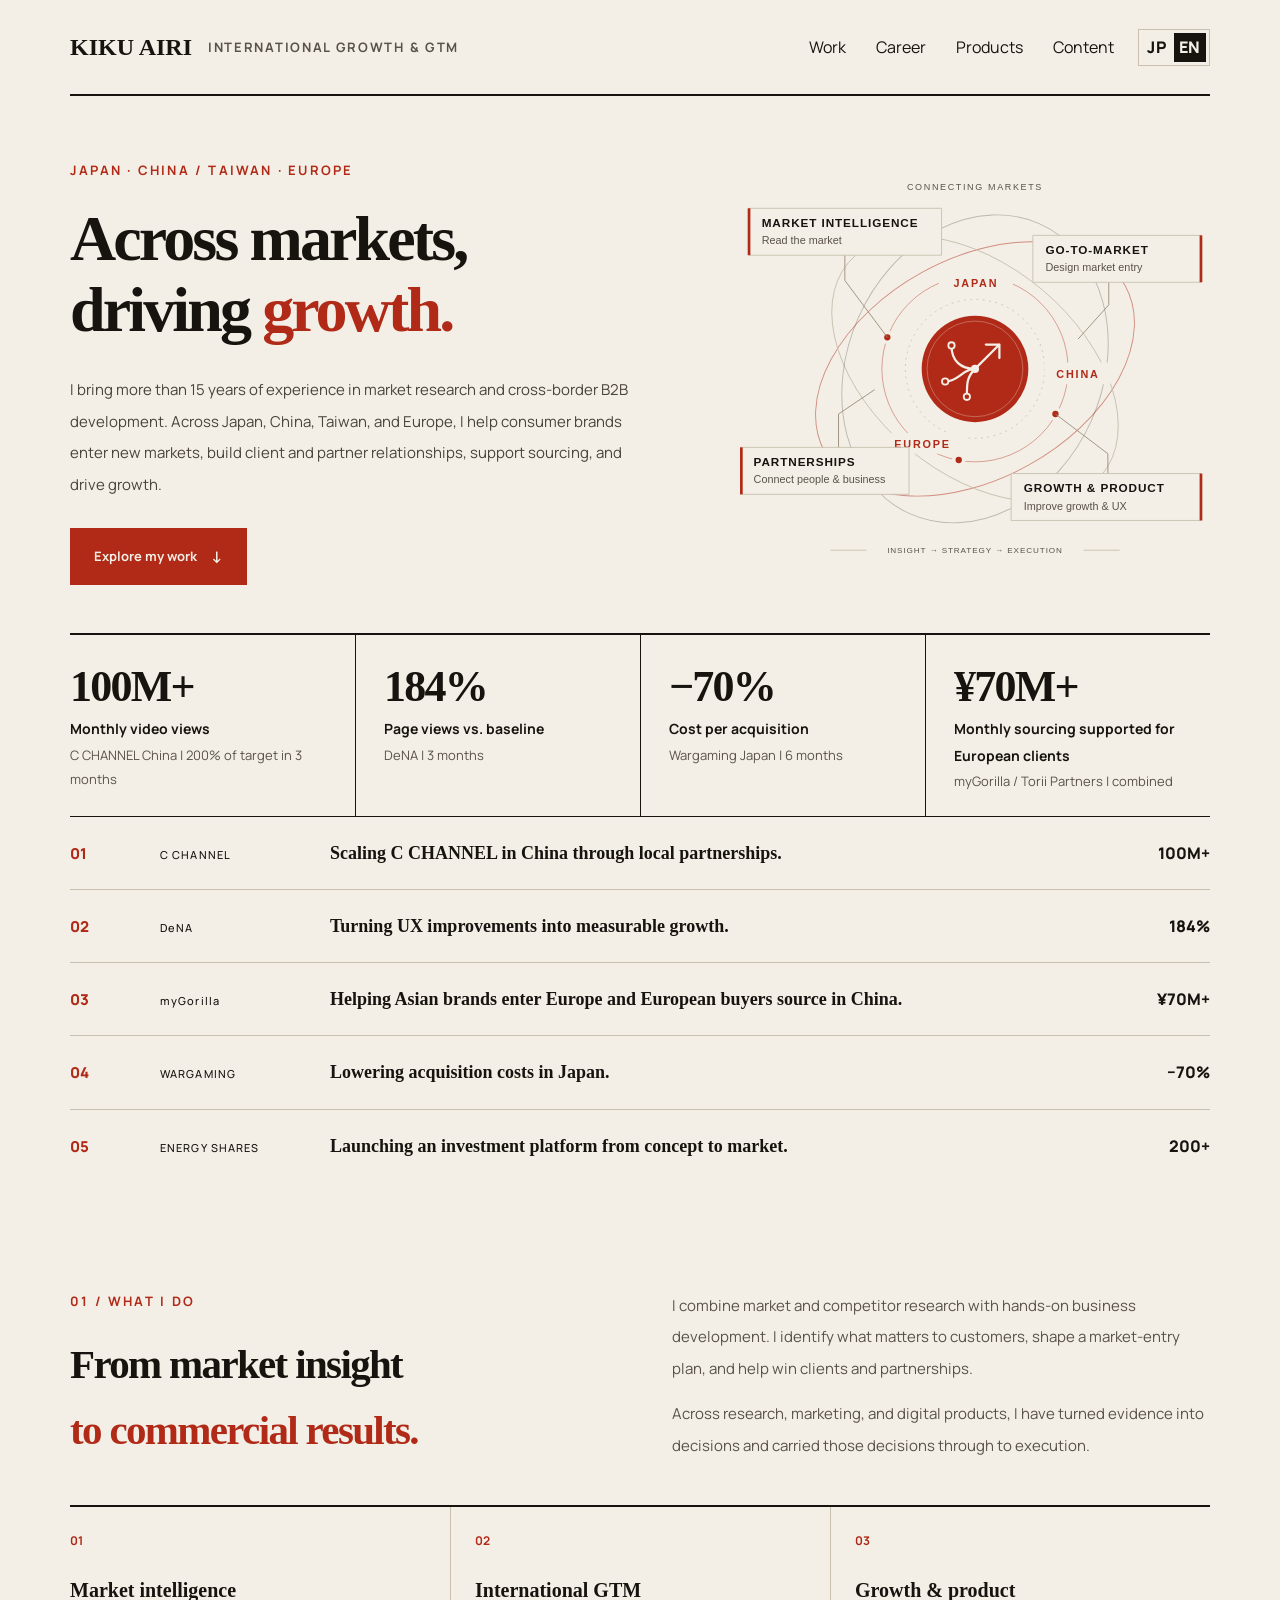
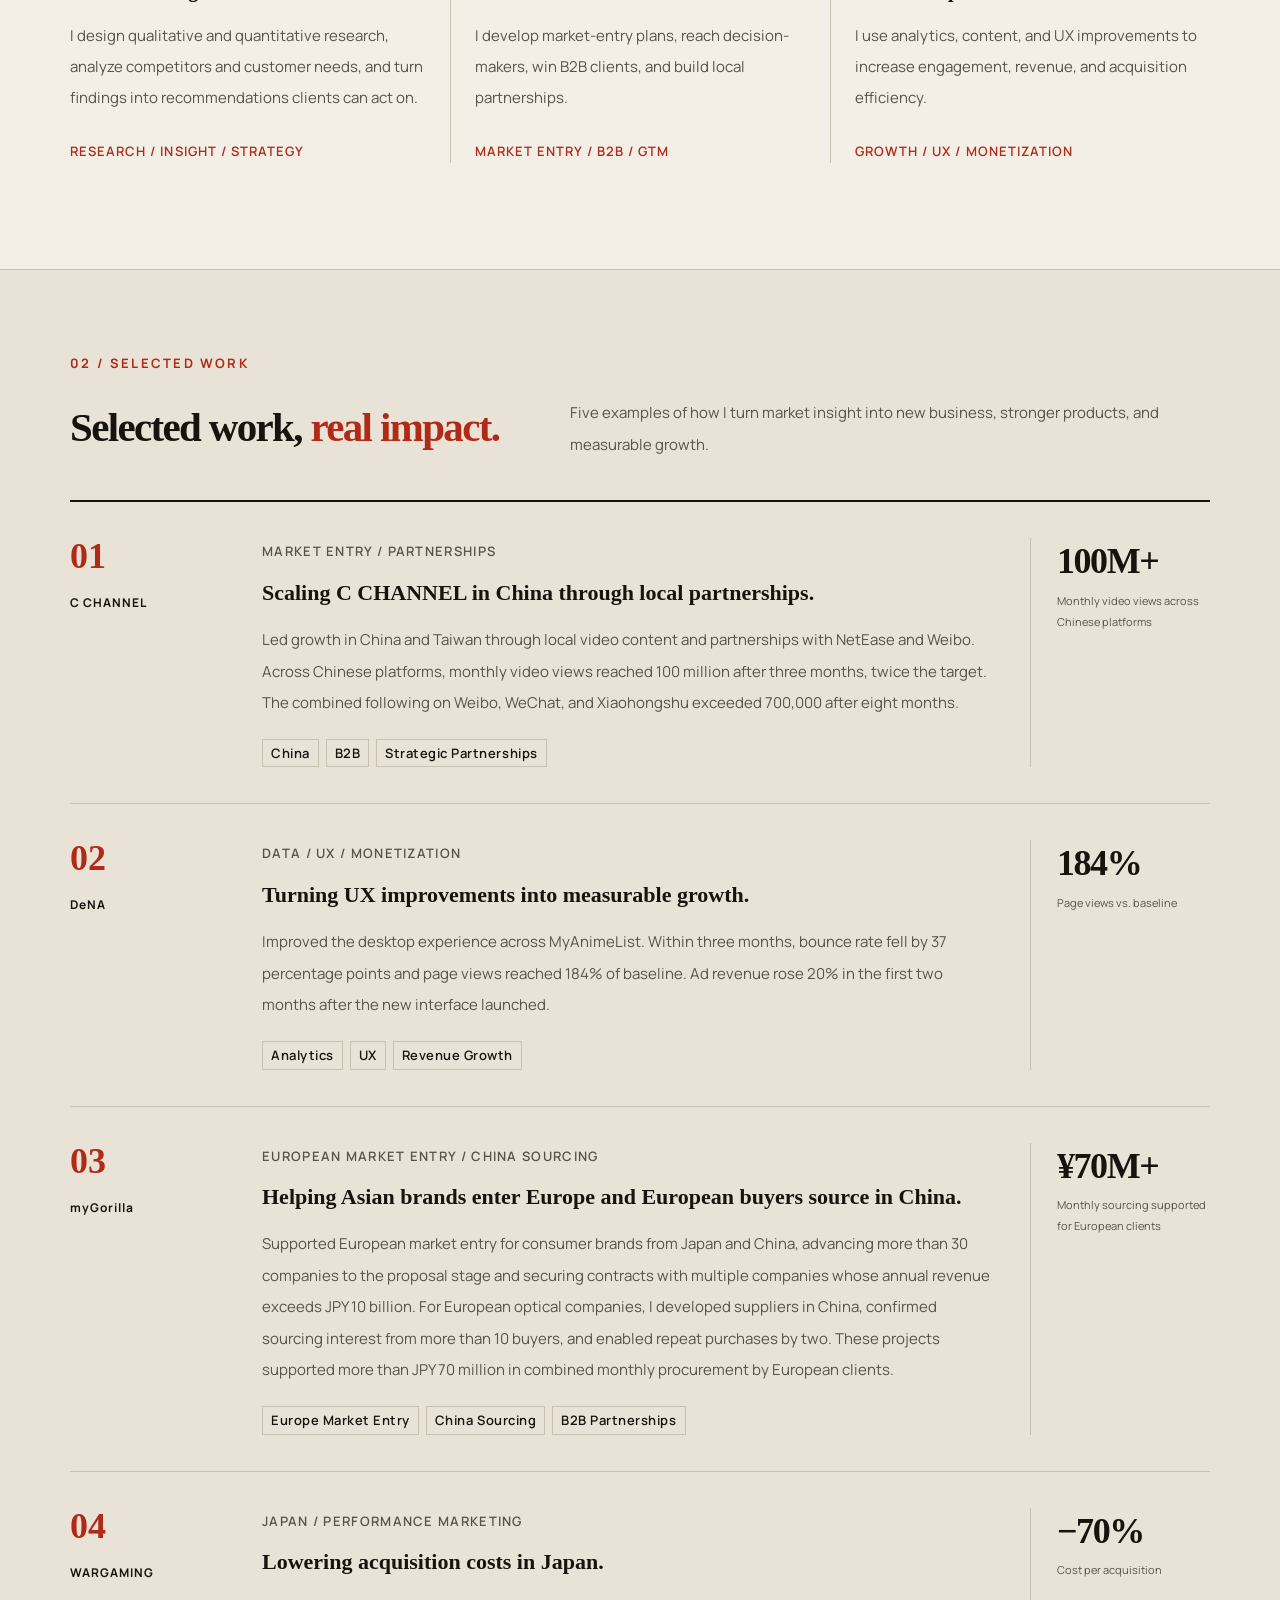
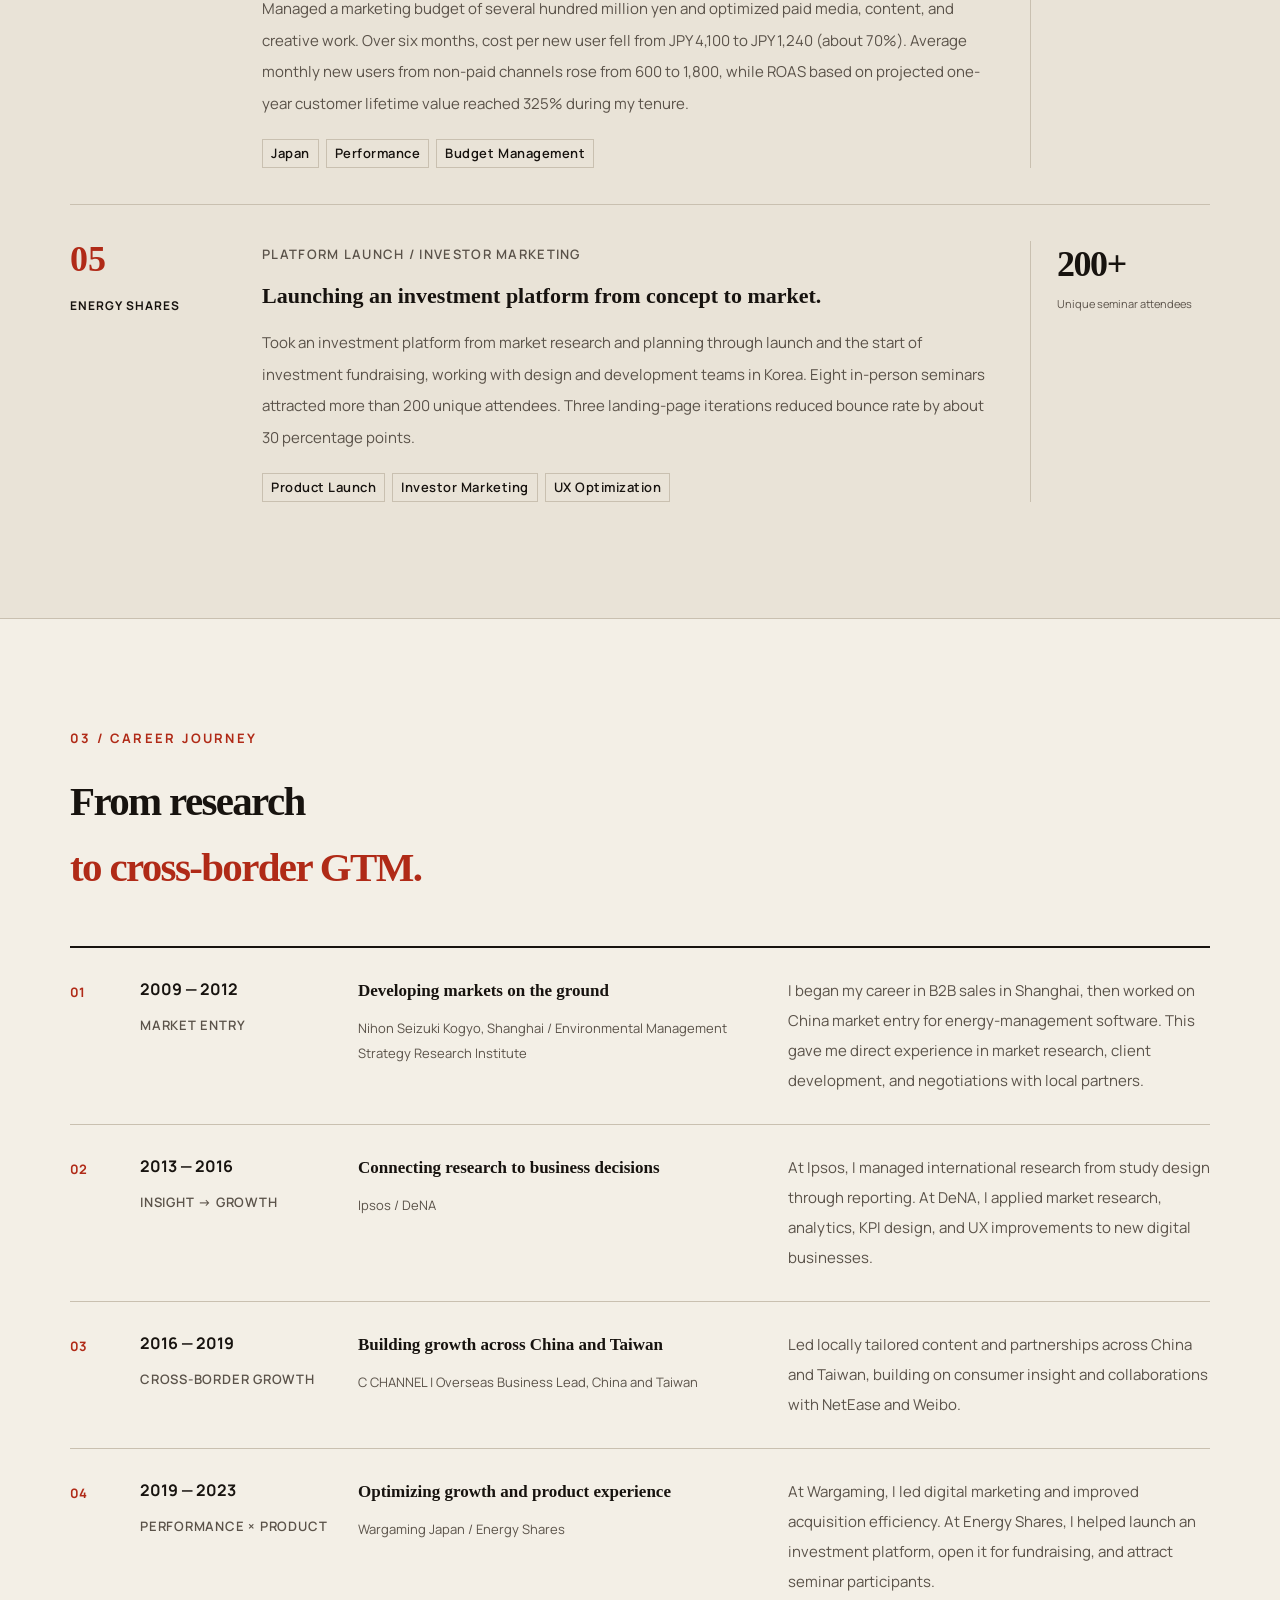
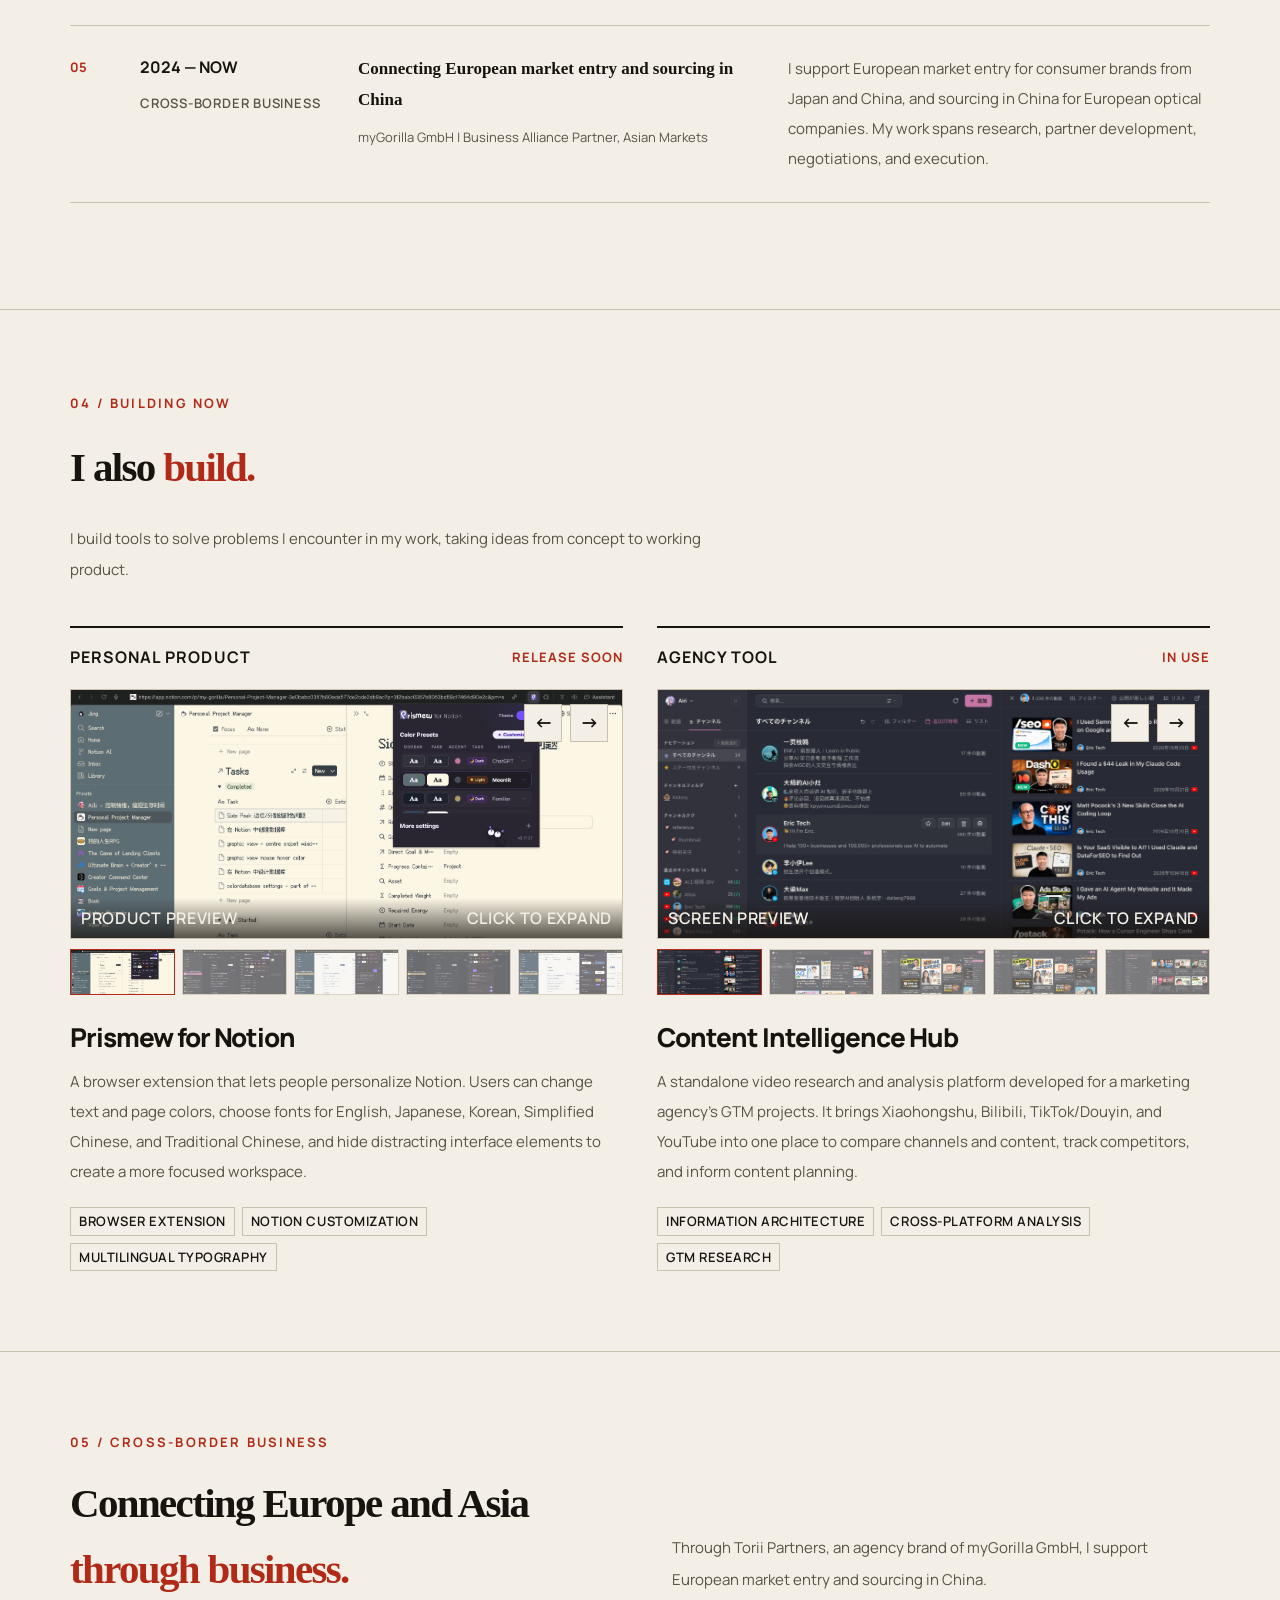
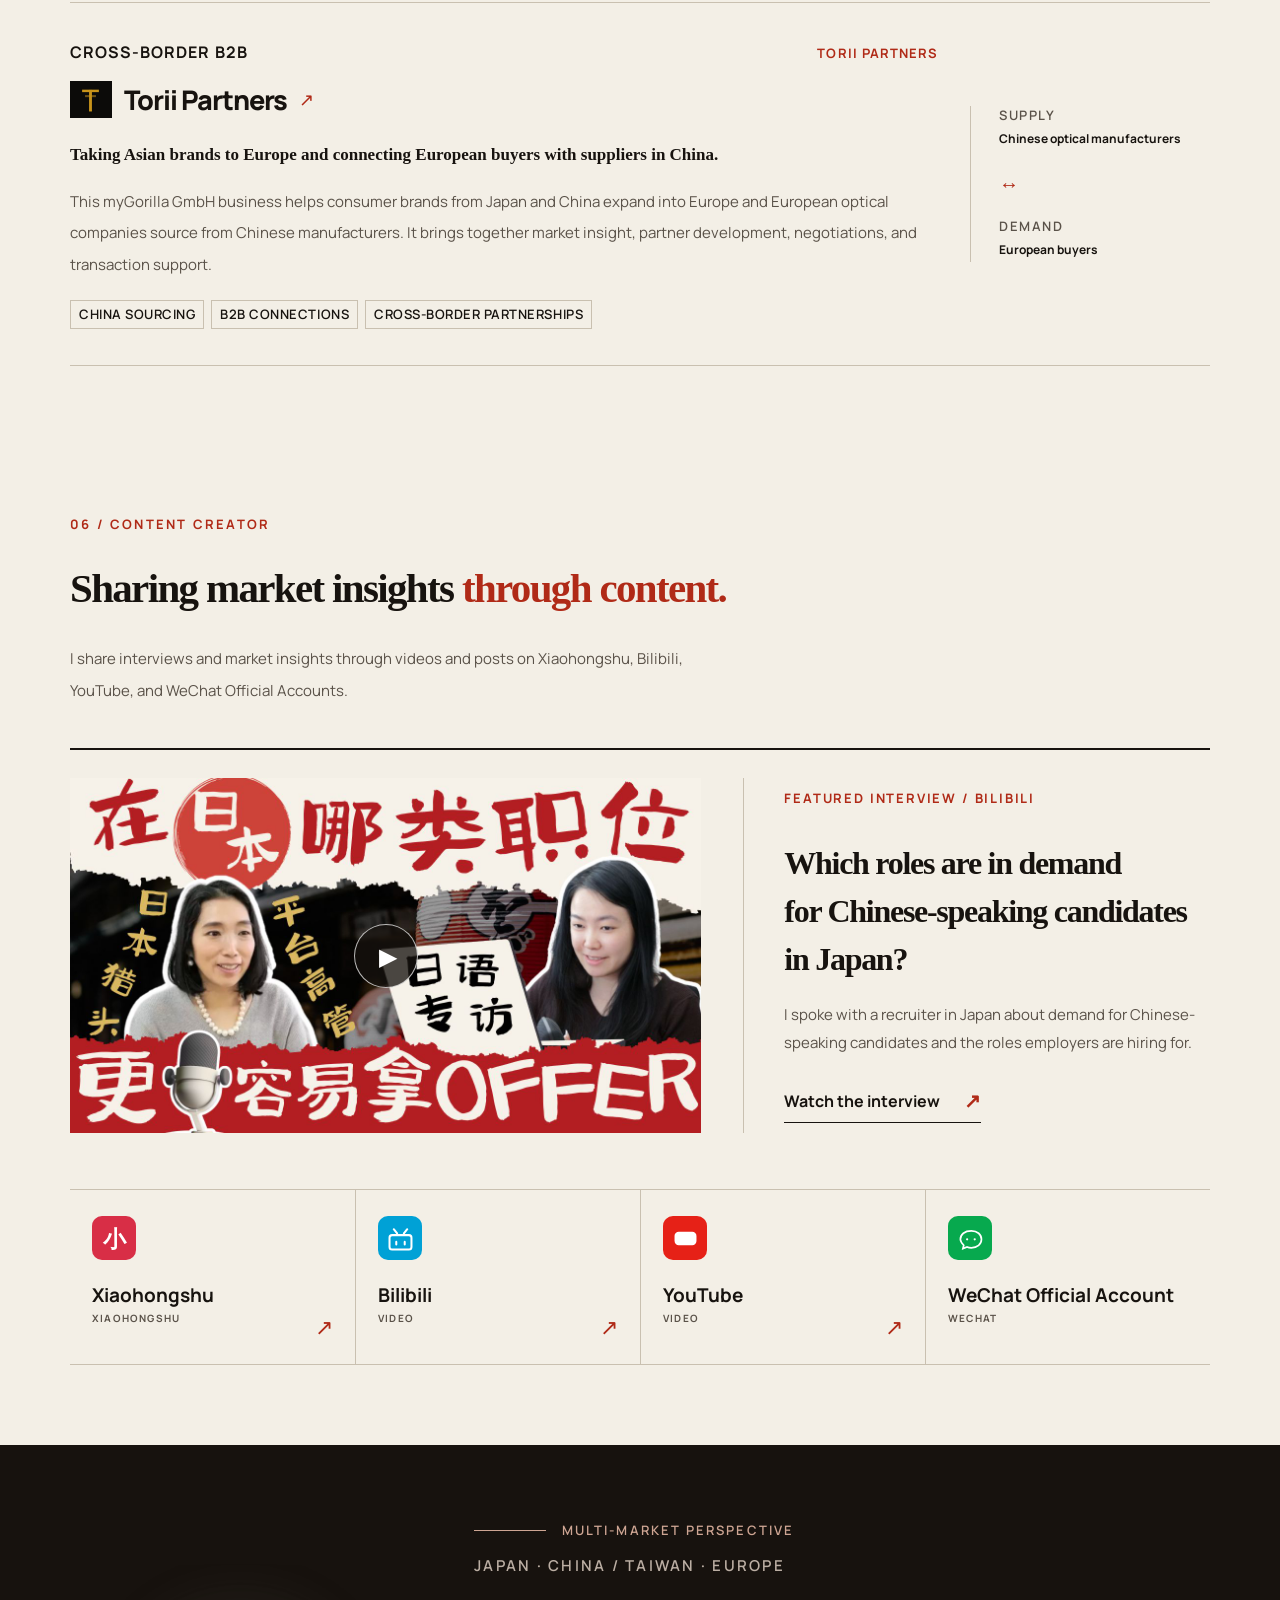
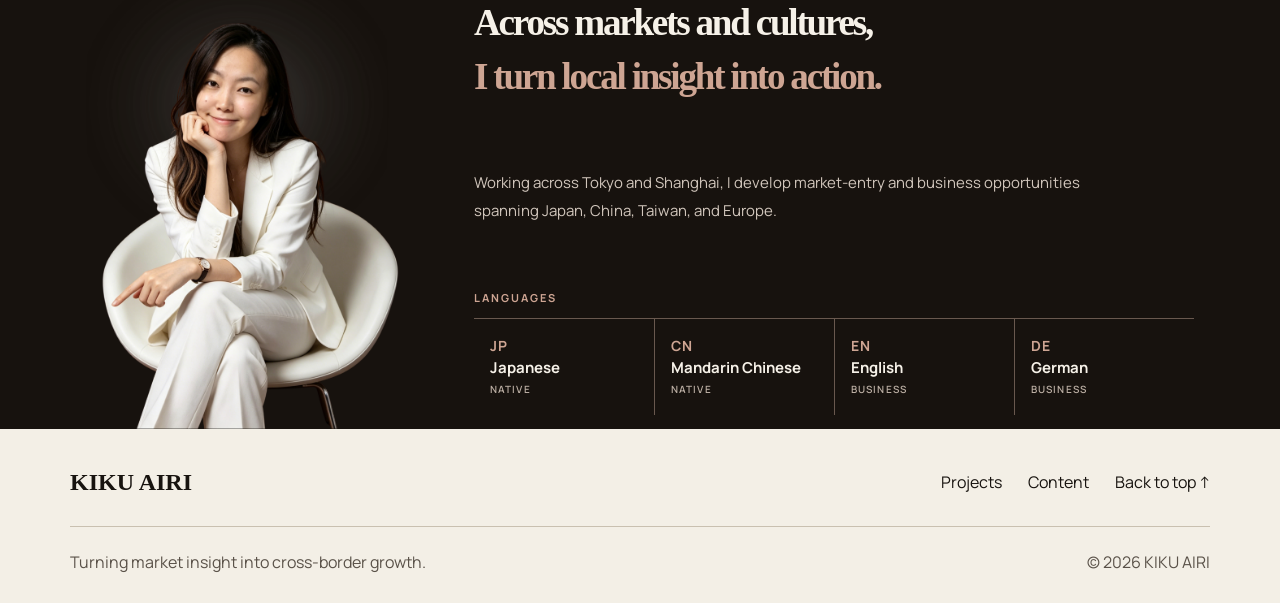
==== commit 2df71334: "Update bilingual CV with verified career results" ====
--- a/en.html
+++ b/en.html
@@ -1,5 +1,5 @@
 <!doctype html>
-<html lang="en"><head><meta charset="utf-8"><meta name="viewport" content="width=device-width, initial-scale=1"><meta name="theme-color" content="#f3efe6"><meta name="description" content="Airi Kiku is a cross-border B2B and GTM professional with more than 10 years of experience in market research, business development, and partnerships across Asia and Europe."><title>KIKU AIRI | International Growth & GTM</title><link rel="icon" href="favicon.svg" type="image/svg+xml"><link rel="preconnect" href="https://fonts.googleapis.com"><link rel="preconnect" href="https://fonts.gstatic.com" crossorigin><link href="https://fonts.googleapis.com/css2?family=Noto+Serif+JP:wght@700;900&family=Noto+Sans+JP:wght@400;500;600;700&family=Manrope:wght@500;600;700;800&display=swap" rel="stylesheet"><link rel="stylesheet" href="styles.css"><script src="app.js" defer></script></head><body><a class="skip-link" href="#main-content">Skip to main content</a>
+<html lang="en"><head><meta charset="utf-8"><meta name="viewport" content="width=device-width, initial-scale=1"><meta name="theme-color" content="#f3efe6"><meta name="description" content="Kiku Airi brings more than 15 years of experience in market research, cross-border B2B development, GTM, and digital growth across Japan, China, Taiwan, and Europe."><title>KIKU AIRI | International Growth & GTM</title><link rel="icon" href="favicon.svg" type="image/svg+xml"><link rel="preconnect" href="https://fonts.googleapis.com"><link rel="preconnect" href="https://fonts.gstatic.com" crossorigin><link href="https://fonts.googleapis.com/css2?family=Noto+Serif+JP:wght@700;900&family=Noto+Sans+JP:wght@400;500;600;700&family=Manrope:wght@500;600;700;800&display=swap" rel="stylesheet"><link rel="stylesheet" href="styles.css"><script src="app.js" defer></script></head><body><a class="skip-link" href="#main-content">Skip to main content</a>
 
 
 
@@ -24,10 +24,10 @@
 <main id="main-content">
   <section class="hero shell" id="top" aria-labelledby="hero-title">
 <div class="hero-copy">
-<div class="eyebrow">JAPAN · CHINA · EUROPE</div>
+<div class="eyebrow">JAPAN · CHINA / TAIWAN · EUROPE</div>
 <h1 id="hero-title">Across markets,<br>driving <span>growth.</span>
 </h1>
-<p class="hero-desc">With more than 10 years in market research and B2B business development, I help companies enter and grow in Japan, China, and wider Asia—from market analysis and GTM planning to client acquisition and partnerships.</p>
+<p class="hero-desc">I bring more than 15 years of experience in market research and cross-border B2B development. Across Japan, China, Taiwan, and Europe, I help consumer brands enter new markets, build client and partner relationships, support sourcing, and drive growth.</p>
 <a class="button button-primary" href="#work">Explore my work <span>↓</span>
 </a>
 </div>
@@ -40,22 +40,22 @@
 <article class="metric">
 <div class="metric-value">100M+</div>
 <div class="metric-label">Monthly video views</div>
-<div class="metric-detail">C CHANNEL China | reached within 3 months</div>
+<div class="metric-detail">C CHANNEL China | 200% of target in 3 months</div>
 </article>
 <article class="metric">
-<div class="metric-value">+184%</div>
-<div class="metric-label">Page views</div>
+<div class="metric-value">184%</div>
+<div class="metric-label">Page views vs. baseline</div>
 <div class="metric-detail">DeNA | 3 months</div>
-</article>
-<article class="metric">
-<div class="metric-value">+140%</div>
-<div class="metric-label">Related revenue</div>
-<div class="metric-detail">DeNA | 6 months</div>
 </article>
 <article class="metric">
 <div class="metric-value">−70%</div>
 <div class="metric-label">Cost per acquisition</div>
-<div class="metric-detail">Wargaming Japan</div>
+<div class="metric-detail">Wargaming Japan | 6 months</div>
+</article>
+<article class="metric">
+<div class="metric-value">¥70M+</div>
+<div class="metric-label">Monthly sourcing supported for European clients</div>
+<div class="metric-detail">myGorilla / Torii Partners | combined</div>
 </article>
 </div>
 </section>
@@ -71,21 +71,28 @@
 <span class="index-number">02</span>
 <span class="index-company">DeNA</span>
 <h2>Turning UX improvements into measurable growth.</h2>
-<strong>+184%</strong>
+<strong>184%</strong>
 <span class="index-arrow" aria-hidden="true">↗</span>
 </a>
 <a class="work-index-row" href="#case-3">
 <span class="index-number">03</span>
 <span class="index-company">myGorilla</span>
-<h2>Launching an Asia-focused GTM and research practice.</h2>
-<strong>0 → 1</strong>
+<h2>Helping Asian brands enter Europe and European buyers source in China.</h2>
+<strong>¥70M+</strong>
 <span class="index-arrow" aria-hidden="true">↗</span>
 </a>
 <a class="work-index-row" href="#case-4">
 <span class="index-number">04</span>
 <span class="index-company">WARGAMING</span>
-<h2>Lowering acquisition costs across APAC.</h2>
+<h2>Lowering acquisition costs in Japan.</h2>
 <strong>−70%</strong>
+<span class="index-arrow" aria-hidden="true">↗</span>
+</a>
+<a class="work-index-row" href="#case-5">
+<span class="index-number">05</span>
+<span class="index-company">ENERGY SHARES</span>
+<h2>Launching an investment platform from concept to market.</h2>
+<strong>200+</strong>
 <span class="index-arrow" aria-hidden="true">↗</span>
 </a>
 </nav>
@@ -132,7 +139,7 @@
 <h2>Selected work, <em>real impact.</em>
 </h2>
 </div>
-<p>Four examples of how I turn market insight into new business, stronger products, and measurable growth.</p>
+<p>Five examples of how I turn market insight into new business, stronger products, and measurable growth.</p>
 </div>
 <div class="case-list">
 <article class="case-card" id="case-1">
@@ -143,7 +150,7 @@
 <div class="case-main">
 <span class="case-category">MARKET ENTRY / PARTNERSHIPS</span>
 <h3>Scaling C CHANNEL in China through local partnerships.</h3>
-<p>Developed opportunities in China for Japanese brands and built local partnerships with NetEase and Weibo. These collaborations helped C CHANNEL reach 100 million monthly video views within three months and more than 700,000 Weibo followers within eight months.</p>
+<p>Led growth in China and Taiwan through local video content and partnerships with NetEase and Weibo. Across Chinese platforms, monthly video views reached 100 million after three months, twice the target. The combined following on Weibo, WeChat, and Xiaohongshu exceeded 700,000 after eight months.</p>
 <div class="chip-row">
 <span class="chip">China</span>
 <span class="chip">B2B</span>
@@ -152,7 +159,7 @@
 </div>
 <div class="case-result">
 <strong>100M+</strong>
-<span>Monthly video views</span>
+<span>Monthly video views across Chinese platforms</span>
 </div>
 </article>
 <article class="case-card" id="case-2">
@@ -163,7 +170,7 @@
 <div class="case-main">
 <span class="case-category">DATA / UX / MONETIZATION</span>
 <h3>Turning UX improvements into measurable growth.</h3>
-<p>Used Google Analytics to identify UX bottlenecks. Content and UX improvements cut bounce rate by 37% and increased page views by 184% in three months; consulting sales to advertisers increased related revenue by approximately 140% in six months.</p>
+<p>Improved the desktop experience across MyAnimeList. Within three months, bounce rate fell by 37 percentage points and page views reached 184% of baseline. Ad revenue rose 20% in the first two months after the new interface launched.</p>
 <div class="chip-row">
 <span class="chip">Analytics</span>
 <span class="chip">UX</span>
@@ -171,8 +178,8 @@
 </div>
 </div>
 <div class="case-result">
-<strong>+184%</strong>
-<span>Page views</span>
+<strong>184%</strong>
+<span>Page views vs. baseline</span>
 </div>
 </article>
 <article class="case-card" id="case-3">
@@ -181,18 +188,18 @@
 <span class="case-company">myGorilla</span>
 </div>
 <div class="case-main">
-<span class="case-category">B2B GTM / NEW BUSINESS</span>
-<h3>Launching an Asia-focused GTM and research practice.</h3>
-<p>Proposed and launched an Asia-focused market research and GTM support business. Won multiple enterprise clients with annual revenue above JPY 10 billion and established standard processes for client development and research delivery.</p>
-<div class="chip-row">
-<span class="chip">GTM Strategy</span>
-<span class="chip">Enterprise</span>
-<span class="chip">SOP</span>
+<span class="case-category">EUROPEAN MARKET ENTRY / CHINA SOURCING</span>
+<h3>Helping Asian brands enter Europe and European buyers source in China.</h3>
+<p>Supported European market entry for consumer brands from Japan and China, advancing more than 30 companies to the proposal stage and securing contracts with multiple companies whose annual revenue exceeds JPY 10 billion. For European optical companies, I developed suppliers in China, confirmed sourcing interest from more than 10 buyers, and enabled repeat purchases by two. These projects supported more than JPY 70 million in combined monthly procurement by European clients.</p>
+<div class="chip-row">
+<span class="chip">Europe Market Entry</span>
+<span class="chip">China Sourcing</span>
+<span class="chip">B2B Partnerships</span>
 </div>
 </div>
 <div class="case-result">
-<strong>0 → 1</strong>
-<span>New business launch</span>
+<strong>¥70M+</strong>
+<span>Monthly sourcing supported for European clients</span>
 </div>
 </article>
 <article class="case-card" id="case-4">
@@ -201,11 +208,11 @@
 <span class="case-company">WARGAMING</span>
 </div>
 <div class="case-main">
-<span class="case-category">APAC / PERFORMANCE MARKETING</span>
-<h3>Lowering acquisition costs across APAC.</h3>
-<p>Led APAC digital marketing with a promotional budget of several hundred million yen. Data analysis, UX improvements, and creative optimization helped reduce cost per acquisition by as much as 70%.</p>
-<div class="chip-row">
-<span class="chip">APAC</span>
+<span class="case-category">JAPAN / PERFORMANCE MARKETING</span>
+<h3>Lowering acquisition costs in Japan.</h3>
+<p>Managed a marketing budget of several hundred million yen and optimized paid media, content, and creative work. Over six months, cost per new user fell from JPY 4,100 to JPY 1,240 (about 70%). Average monthly new users from non-paid channels rose from 600 to 1,800, while ROAS based on projected one-year customer lifetime value reached 325% during my tenure.</p>
+<div class="chip-row">
+<span class="chip">Japan</span>
 <span class="chip">Performance</span>
 <span class="chip">Budget Management</span>
 </div>
@@ -213,6 +220,26 @@
 <div class="case-result">
 <strong>−70%</strong>
 <span>Cost per acquisition</span>
+</div>
+</article>
+<article class="case-card" id="case-5">
+<div class="case-side">
+<span class="case-num">05</span>
+<span class="case-company">ENERGY SHARES</span>
+</div>
+<div class="case-main">
+<span class="case-category">PLATFORM LAUNCH / INVESTOR MARKETING</span>
+<h3>Launching an investment platform from concept to market.</h3>
+<p>Took an investment platform from market research and planning through launch and the start of investment fundraising, working with design and development teams in Korea. Eight in-person seminars attracted more than 200 unique attendees. Three landing-page iterations reduced bounce rate by about 30 percentage points.</p>
+<div class="chip-row">
+<span class="chip">Product Launch</span>
+<span class="chip">Investor Marketing</span>
+<span class="chip">UX Optimization</span>
+</div>
+</div>
+<div class="case-result">
+<strong>200+</strong>
+<span>Unique seminar attendees</span>
 </div>
 </article>
 </div>
@@ -240,8 +267,8 @@
 <span class="timeline-tag">MARKET ENTRY</span>
 </div>
 <h3>Developing markets on the ground</h3>
-<div class="timeline-company">Digiage International / iGrid Solutions</div>
-<p>In Shanghai, I acquired B2B clients and analyzed their return on investment. I later developed China-entry plans and conducted B2B research at iGrid Solutions.</p>
+<div class="timeline-company">Nihon Seizuki Kogyo, Shanghai / Environmental Management Strategy Research Institute</div>
+<p>I began my career in B2B sales in Shanghai, then worked on China market entry for energy-management software. This gave me direct experience in market research, client development, and negotiations with local partners.</p>
 </div>
 </article>
 <article class="timeline-item">
@@ -271,9 +298,9 @@
 <span>2016 — 2019</span>
 <span class="timeline-tag">CROSS-BORDER GROWTH</span>
 </div>
-<h3>Building a growth model in China</h3>
-<div class="timeline-company">C CHANNEL | Overseas Business Lead, East Asia</div>
-<p>Led business development in Greater China, using local consumer insight to win Japanese corporate clients and build partnerships with NetEase and Weibo.</p>
+<h3>Building growth across China and Taiwan</h3>
+<div class="timeline-company">C CHANNEL | Overseas Business Lead, China and Taiwan</div>
+<p>Led locally tailored content and partnerships across China and Taiwan, building on consumer insight and collaborations with NetEase and Weibo.</p>
 </div>
 </article>
 <article class="timeline-item">
@@ -289,7 +316,7 @@
 </div>
 <h3>Optimizing growth and product experience</h3>
 <div class="timeline-company">Wargaming Japan / Energy Shares</div>
-<p>At Wargaming, I led APAC digital marketing and reduced CPA by up to 70%. At Energy Shares, I led content planning and UX/UI direction for a crowdfunding platform.</p>
+<p>At Wargaming, I led digital marketing and improved acquisition efficiency. At Energy Shares, I helped launch an investment platform, open it for fundraising, and attract seminar participants.</p>
 </div>
 </article>
 <article class="timeline-item">
@@ -299,11 +326,11 @@
 <div class="timeline-content">
 <div class="timeline-meta">
 <span>2024 — NOW</span>
-<span class="timeline-tag">INTERNATIONAL GTM</span>
-</div>
-<h3>Connecting Europe and Asia through GTM</h3>
-<div class="timeline-company">myGorilla GmbH | Partner, Asian Markets</div>
-<p>I lead GTM strategy for clients entering Japan and China, develop B2B opportunities and European partnerships, and manage research projects from planning through delivery.</p>
+<span class="timeline-tag">CROSS-BORDER BUSINESS</span>
+</div>
+<h3>Connecting European market entry and sourcing in China</h3>
+<div class="timeline-company">myGorilla GmbH | Business Alliance Partner, Asian Markets</div>
+<p>I support European market entry for consumer brands from Japan and China, and sourcing in China for European optical companies. My work spans research, partner development, negotiations, and execution.</p>
 </div>
 </article>
 </div>
@@ -395,11 +422,11 @@
   <section class="independent-section" id="independent">
 <div class="shell independent-inner">
 <div class="section-heading independent-heading">
-<span class="section-index">05 / INDEPENDENT PROJECTS</span>
-<h2>Beyond my day job,<br>
-<em>connecting people and opportunities.</em>
-</h2>
-<p>Outside my client work, I explore cross-border opportunities through partnerships, content, and products.</p>
+<span class="section-index">05 / CROSS-BORDER BUSINESS</span>
+<h2>Connecting Europe and Asia<br>
+<em>through business.</em>
+</h2>
+<p>Through Torii Partners, an agency brand of myGorilla GmbH, I support European market entry and sourcing in China.</p>
 </div>
 <article class="torii-card">
 <div class="torii-content">
@@ -408,8 +435,8 @@
 <span class="build-status">TORII PARTNERS</span>
 </div>
 <h3><a href="https://toriipartners.com/" target="_blank" rel="noopener noreferrer"><img class="torii-inline-logo" src="assets/torii-partners-logo.png" alt="Torii Partners logo"><b>Torii Partners</b><span class="external-arrow" aria-hidden="true">↗</span></a></h3>
-<h4>Connecting Chinese factories with overseas importers and manufacturers.</h4>
-<p>Torii Partners connects Chinese factories with importers and manufacturers overseas. Drawing on market knowledge and partnership development, the project helps both sides identify opportunities for cross-border collaboration.</p>
+<h4>Taking Asian brands to Europe and connecting European buyers with suppliers in China.</h4>
+<p>This myGorilla GmbH business helps consumer brands from Japan and China expand into Europe and European optical companies source from Chinese manufacturers. It brings together market insight, partner development, negotiations, and transaction support.</p>
 <div class="chip-row">
 <span class="chip">CHINA SOURCING</span>
 <span class="chip">B2B CONNECTIONS</span>
@@ -419,12 +446,12 @@
 <div class="torii-route">
 <div>
 <small>SUPPLY</small>
-<strong>Chinese factories</strong>
+<strong>Chinese optical manufacturers</strong>
 </div>
 <span>↔</span>
 <div>
 <small>DEMAND</small>
-<strong>Overseas importers & manufacturers</strong>
+<strong>European buyers</strong>
 </div>
 </div>
 </article>
@@ -478,12 +505,12 @@
 <div class="markets-copy">
 <div class="markets-heading">
 <span class="section-index">MULTI-MARKET PERSPECTIVE</span>
-<p class="markets-kicker">JAPAN · CHINA · EUROPE</p>
+<p class="markets-kicker">JAPAN · CHINA / TAIWAN · EUROPE</p>
 <h2>Across markets and cultures,<br>
 <em>I turn local insight <br class="market-mobile-break">into action.</em>
 </h2>
 </div>
-<p class="markets-description">Working between Tokyo and Shanghai, I collaborate with teams and clients across Asia and Europe to turn market research into practical GTM plans and partnerships.</p>
+<p class="markets-description">Working across Tokyo and Shanghai, I develop market-entry and business opportunities spanning Japan, China, Taiwan, and Europe.</p>
 <div class="language-panel">
 <p class="language-label">LANGUAGES</p>
 <div class="language-grid" aria-label="Languages spoken">
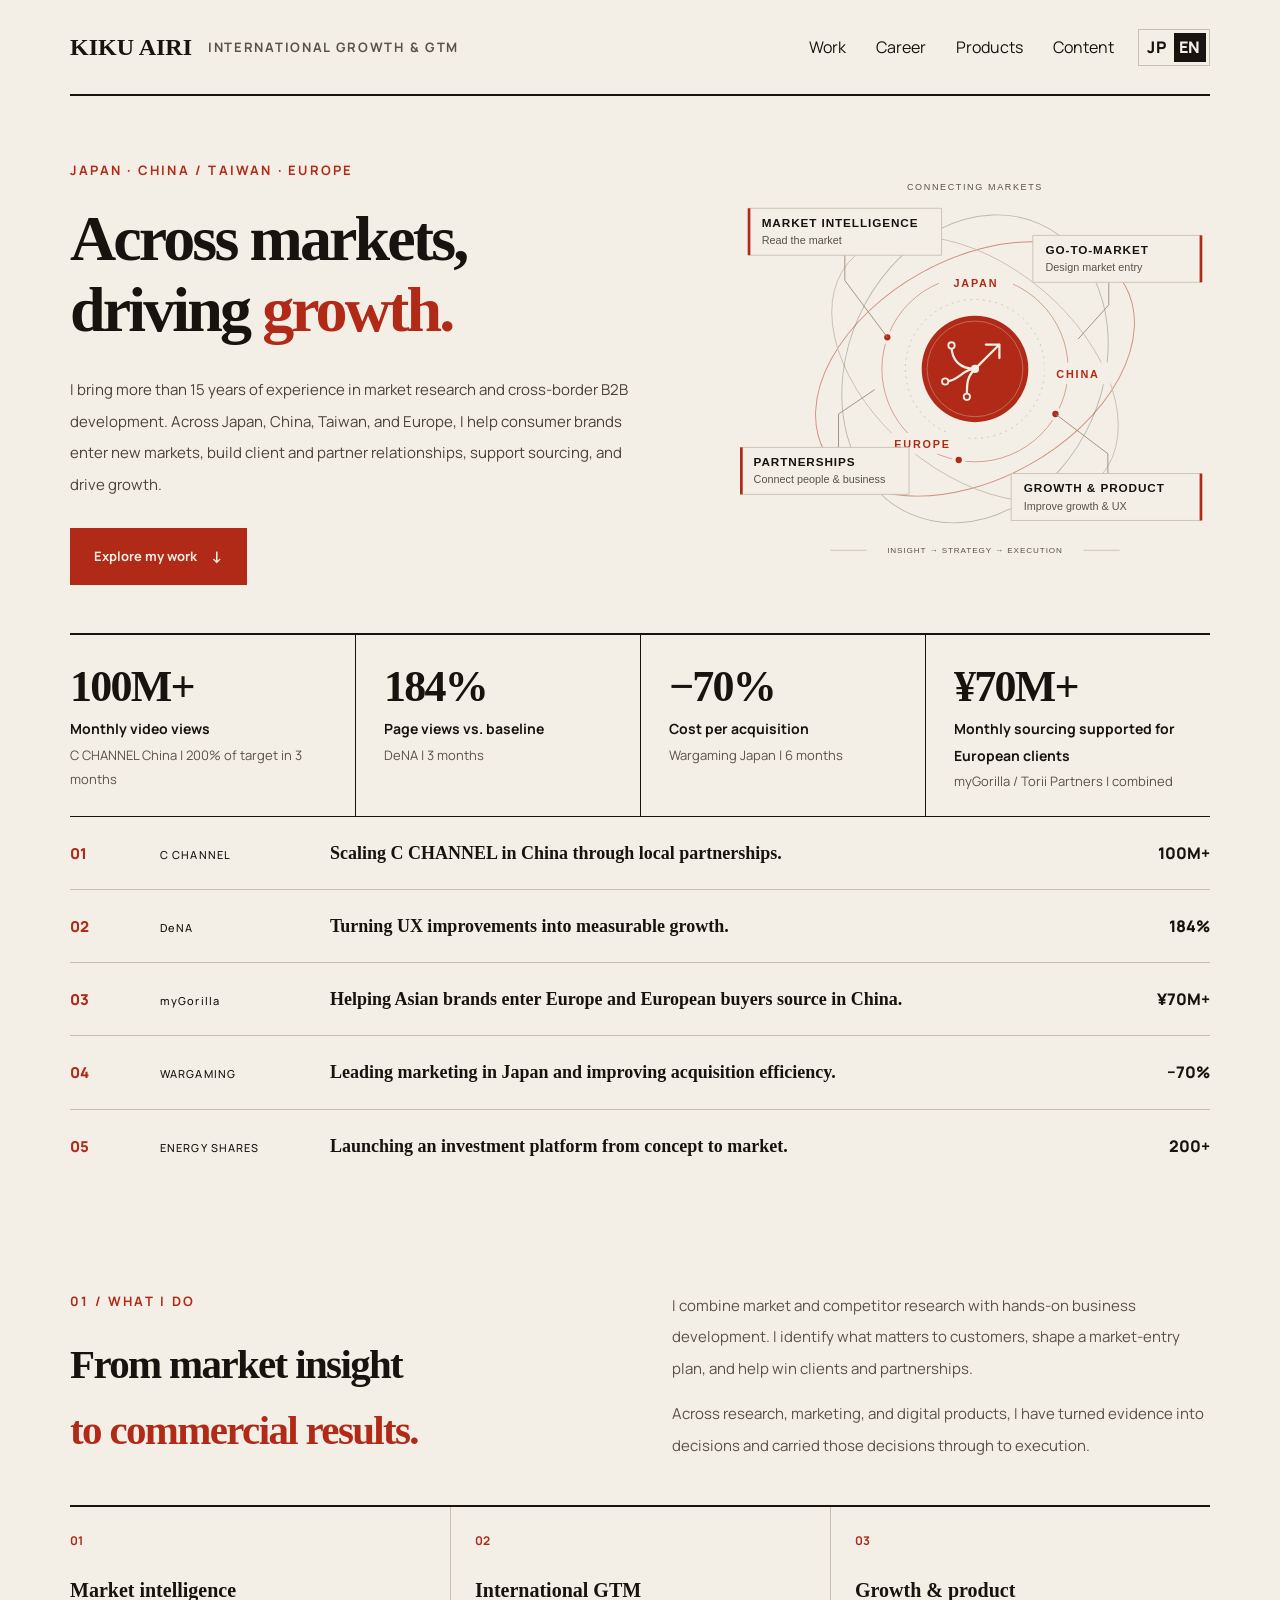
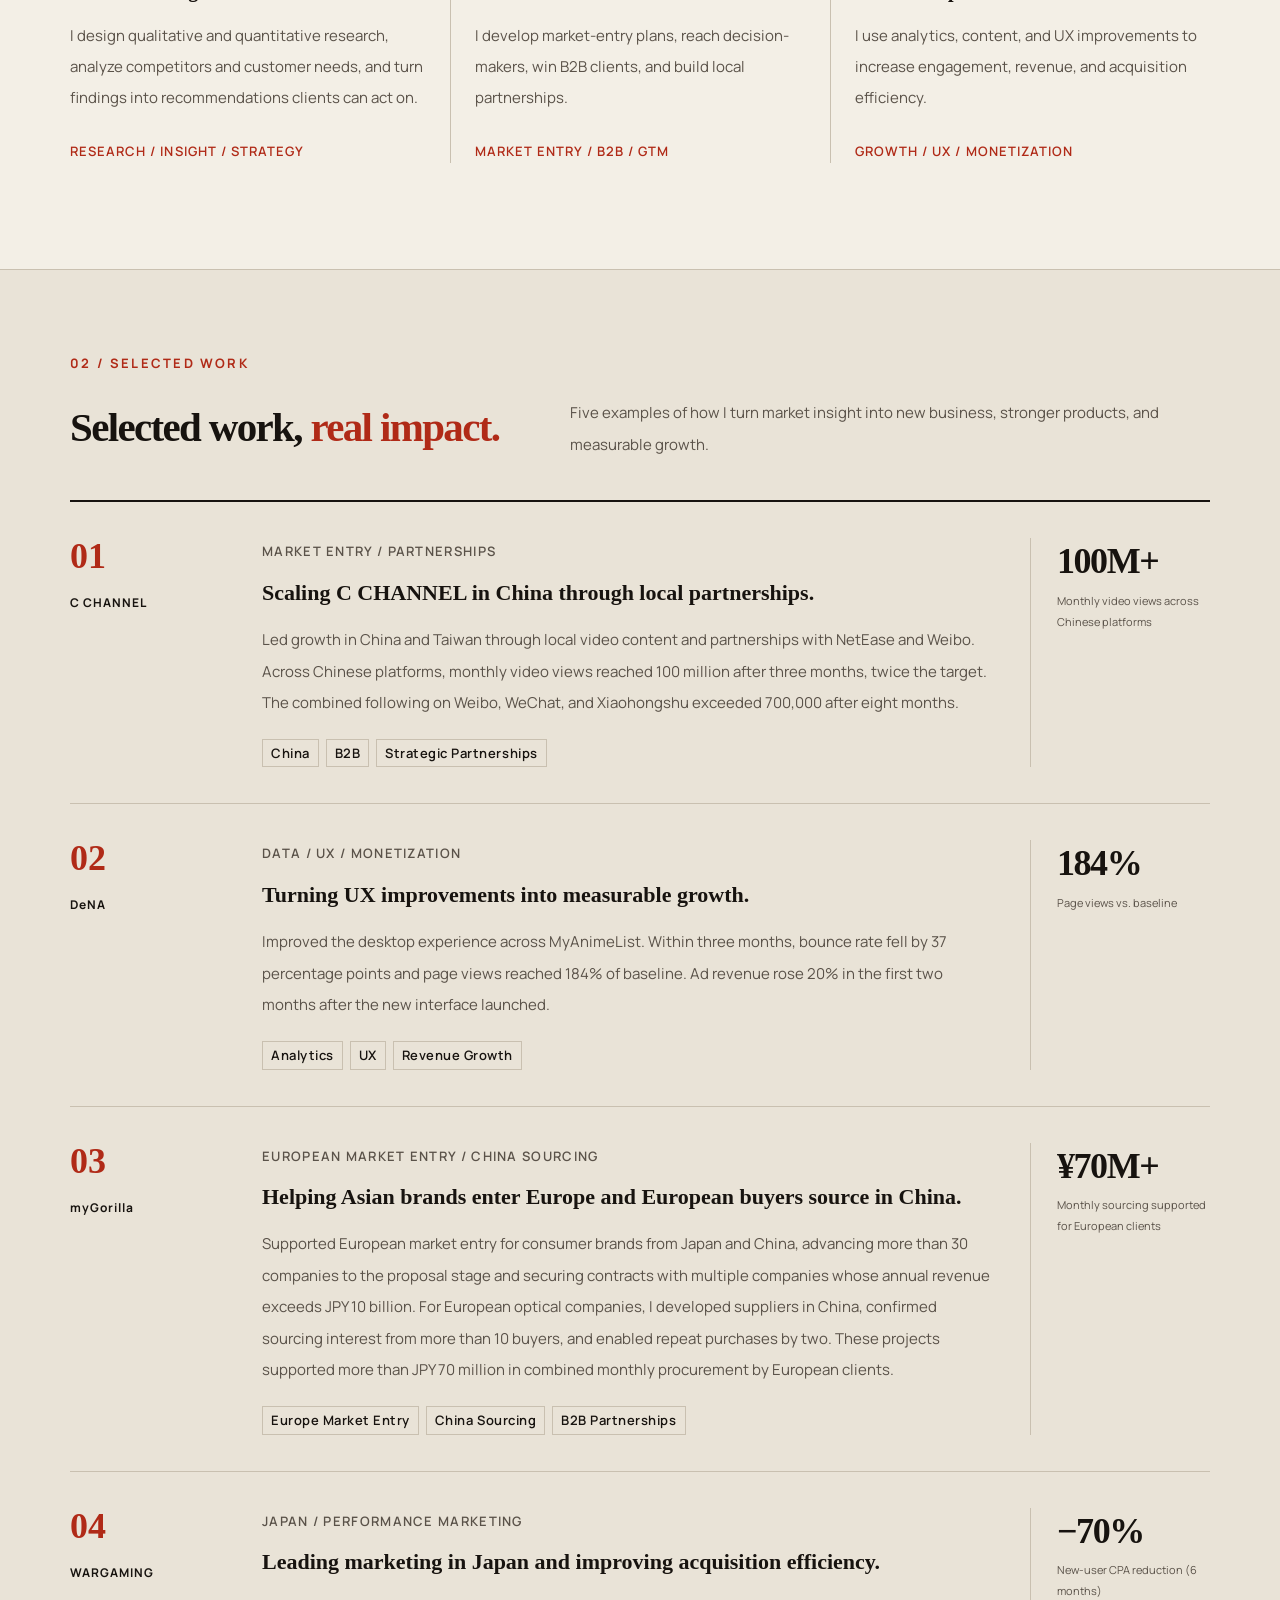
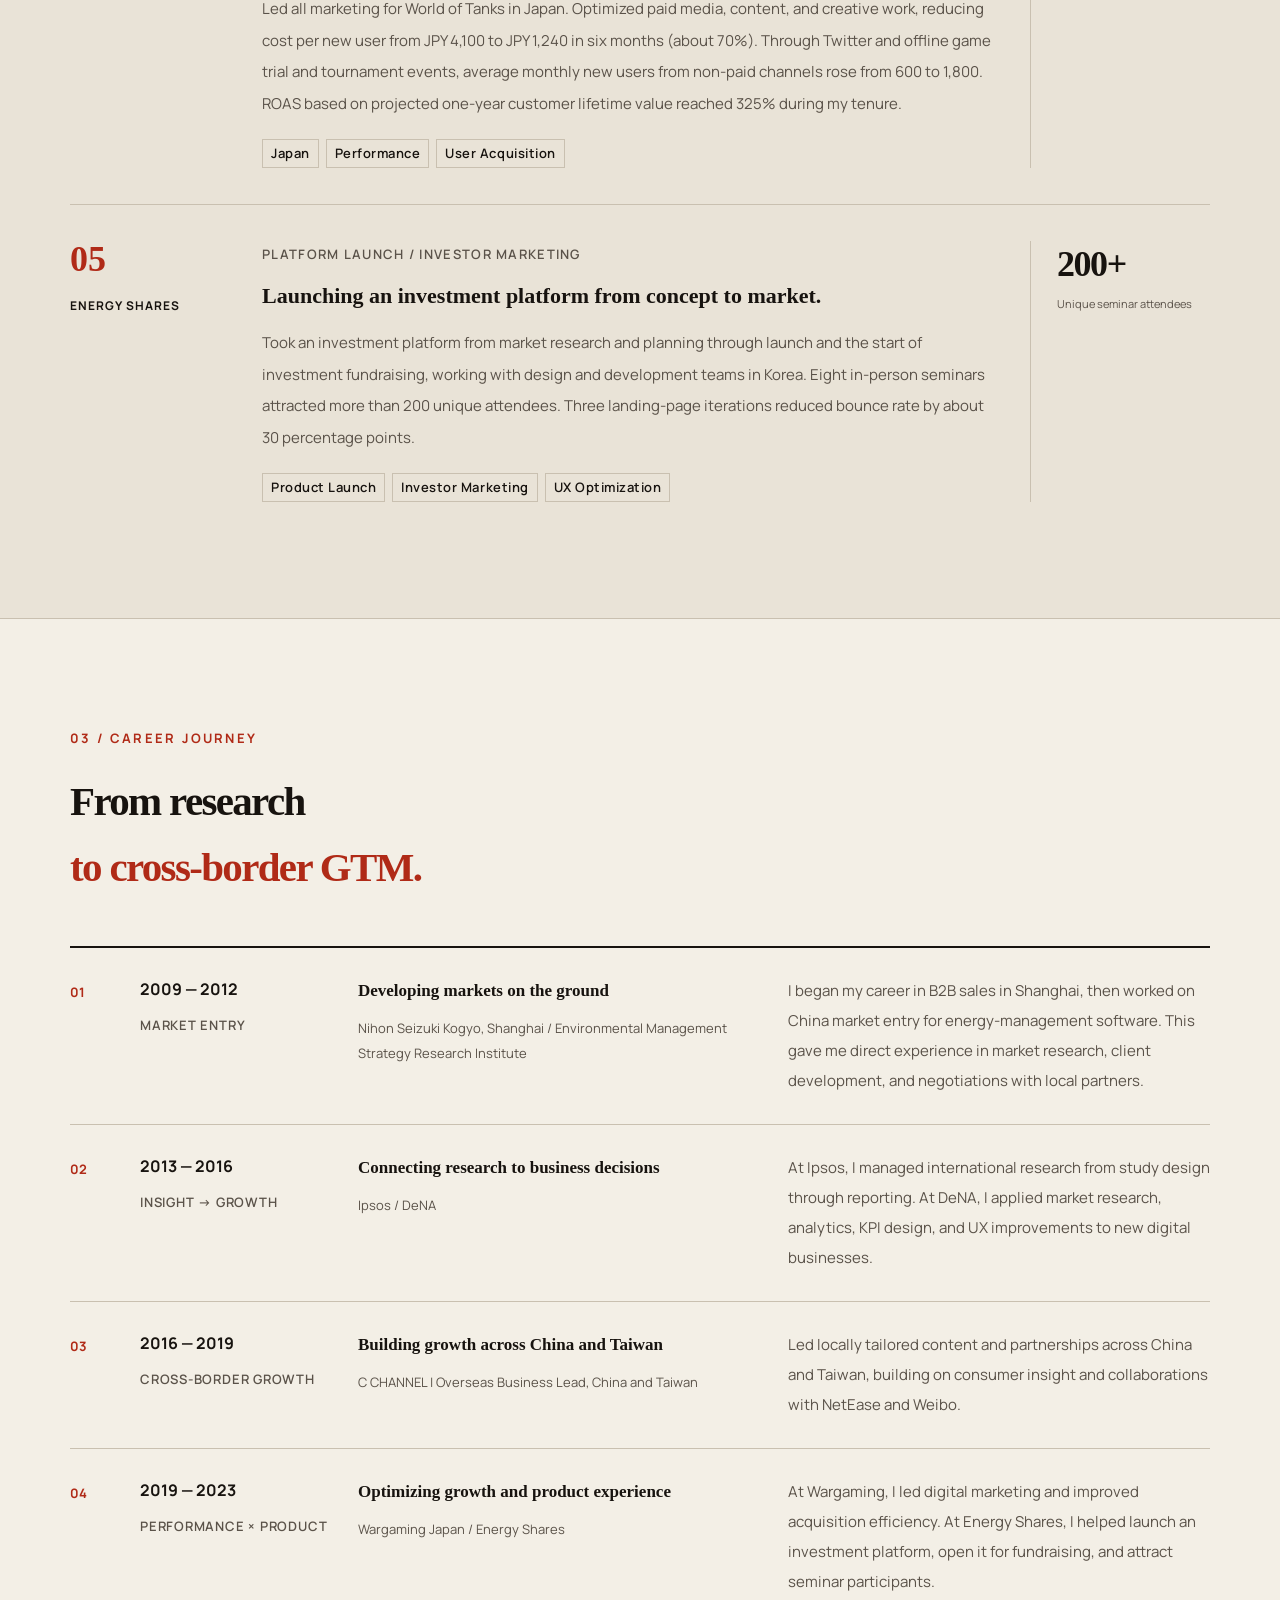
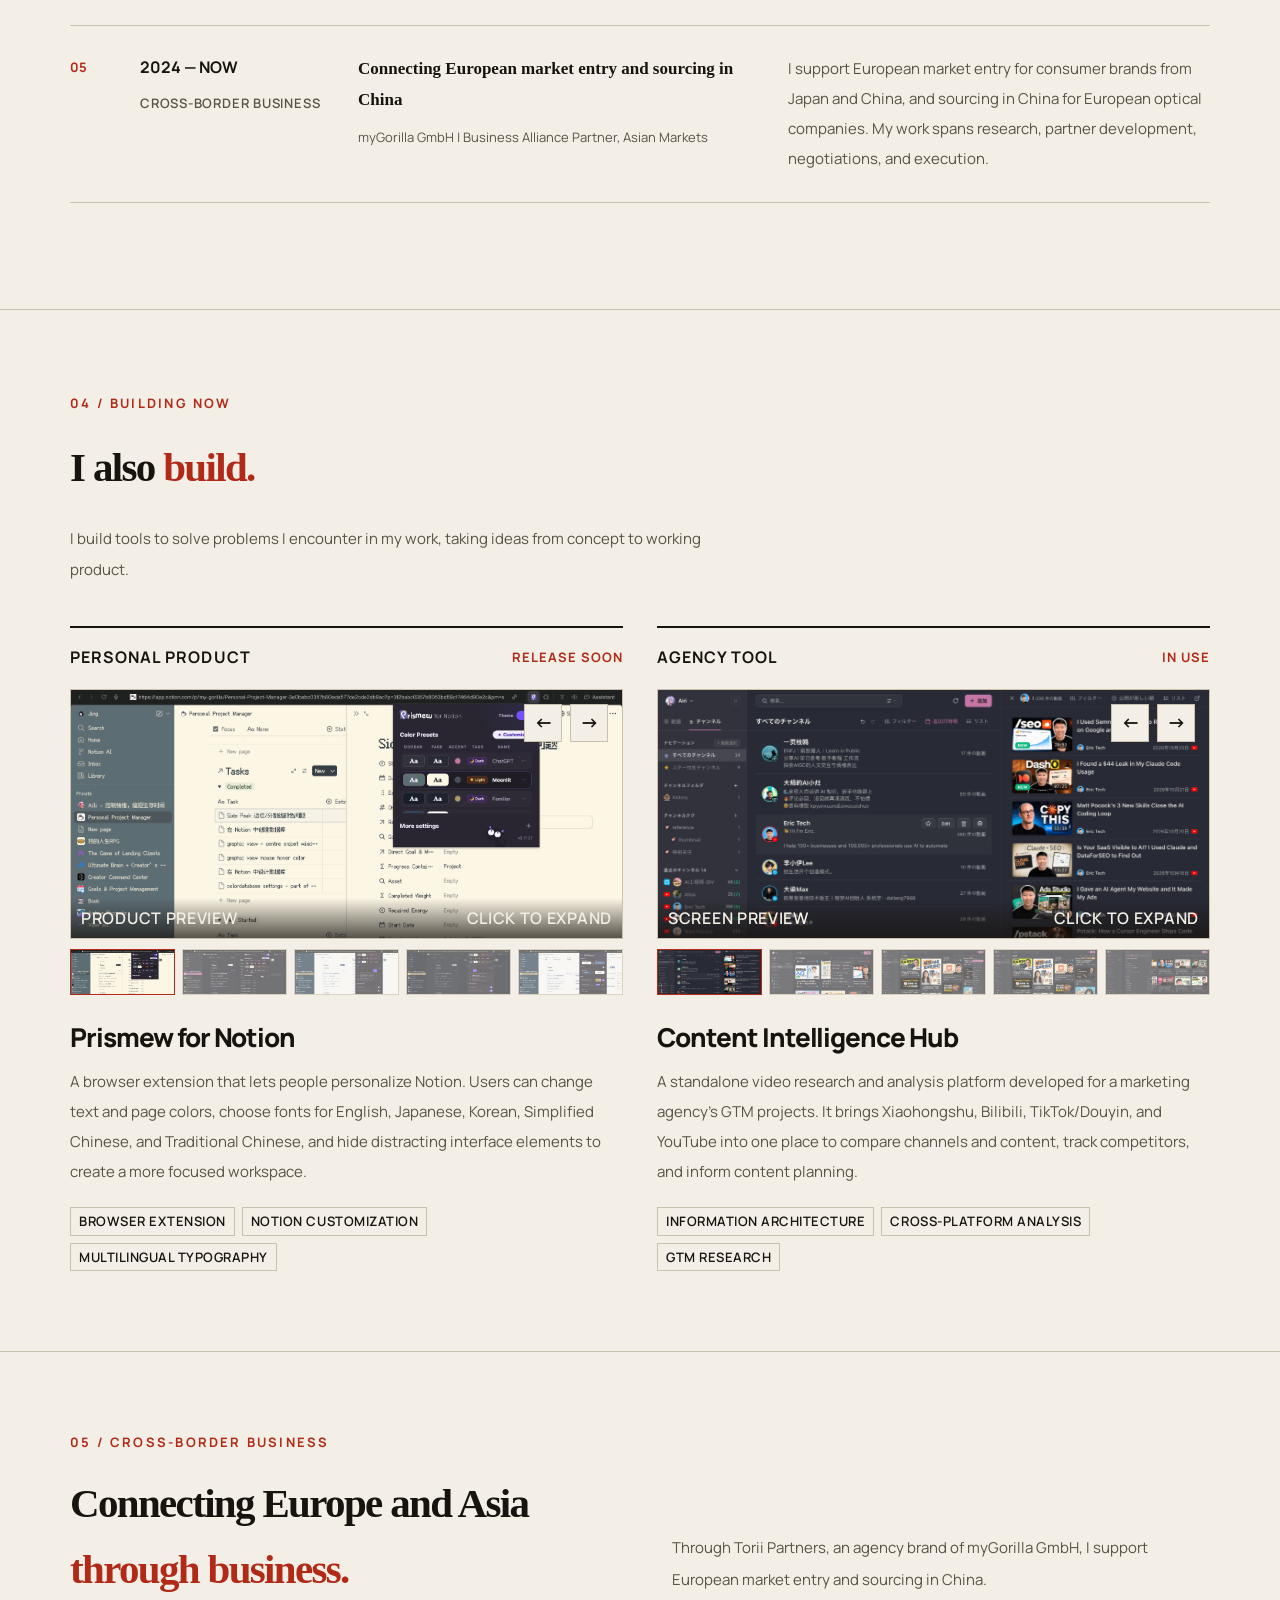
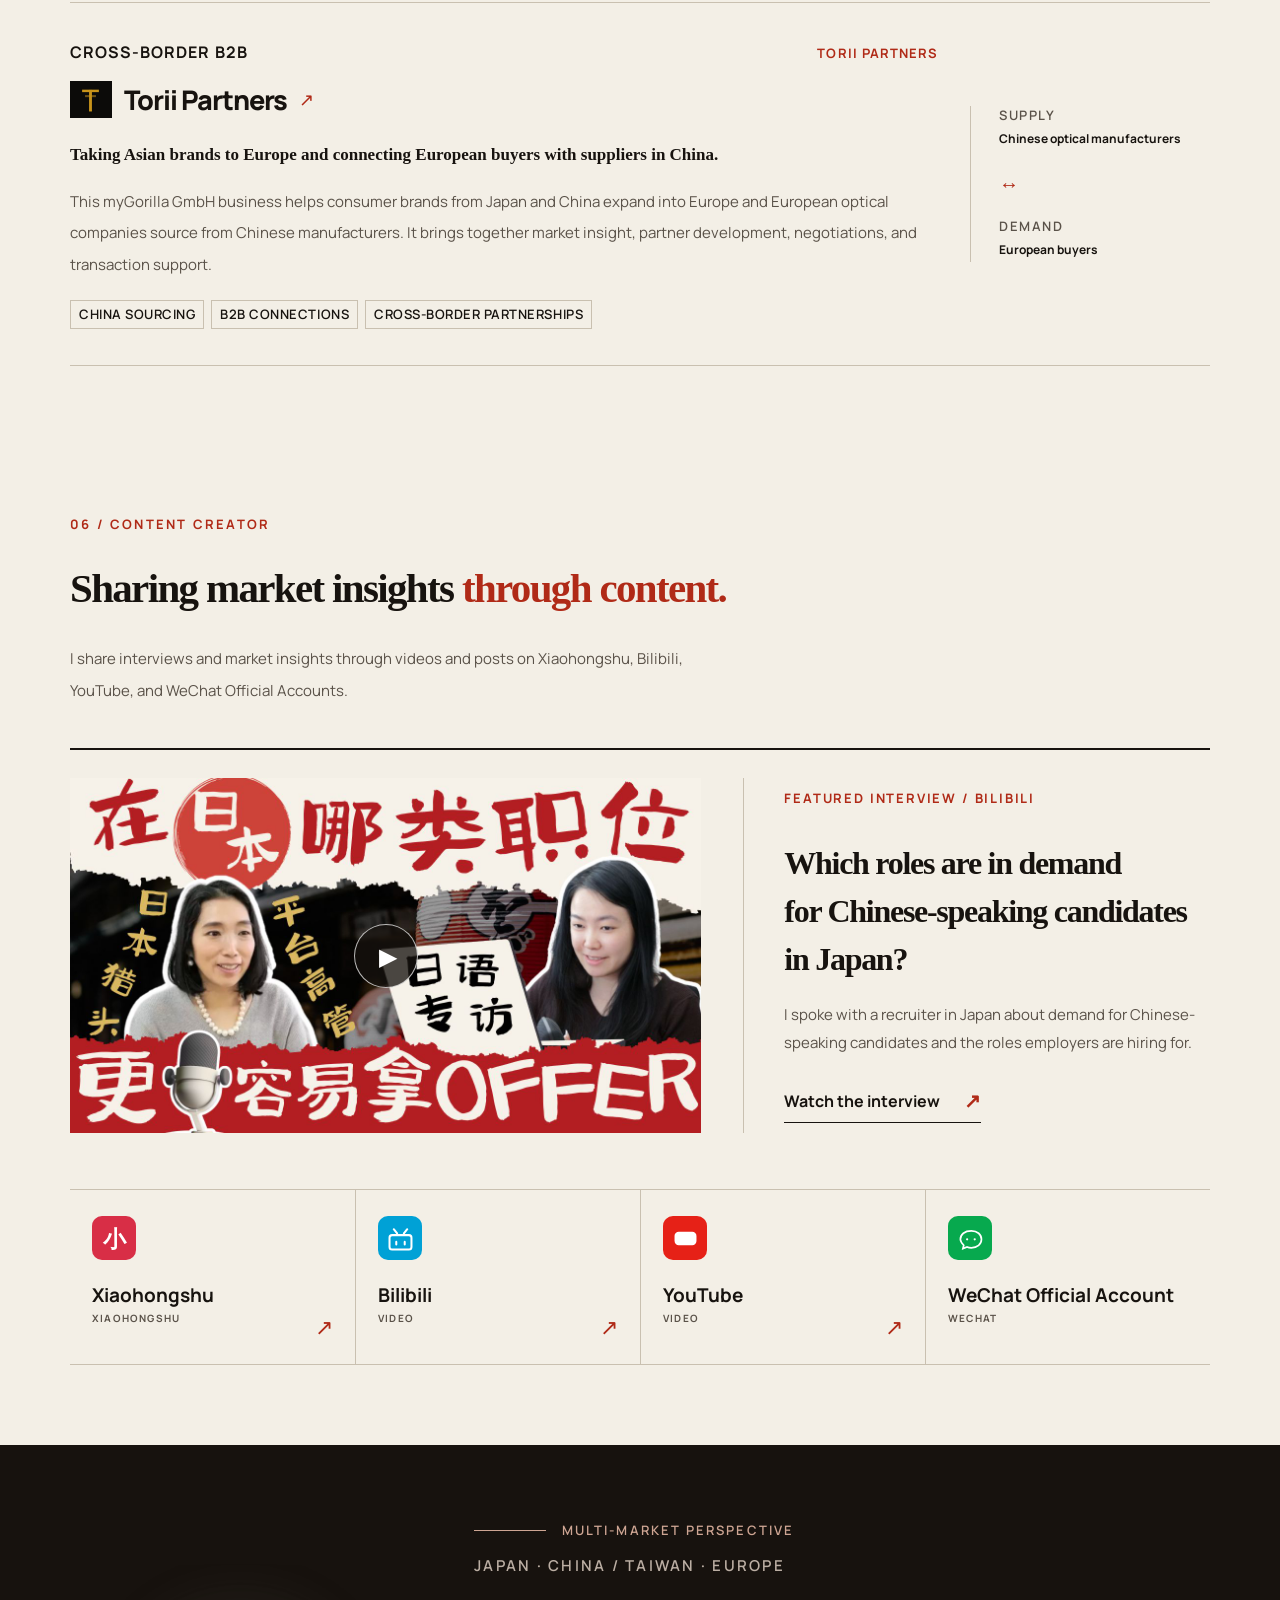
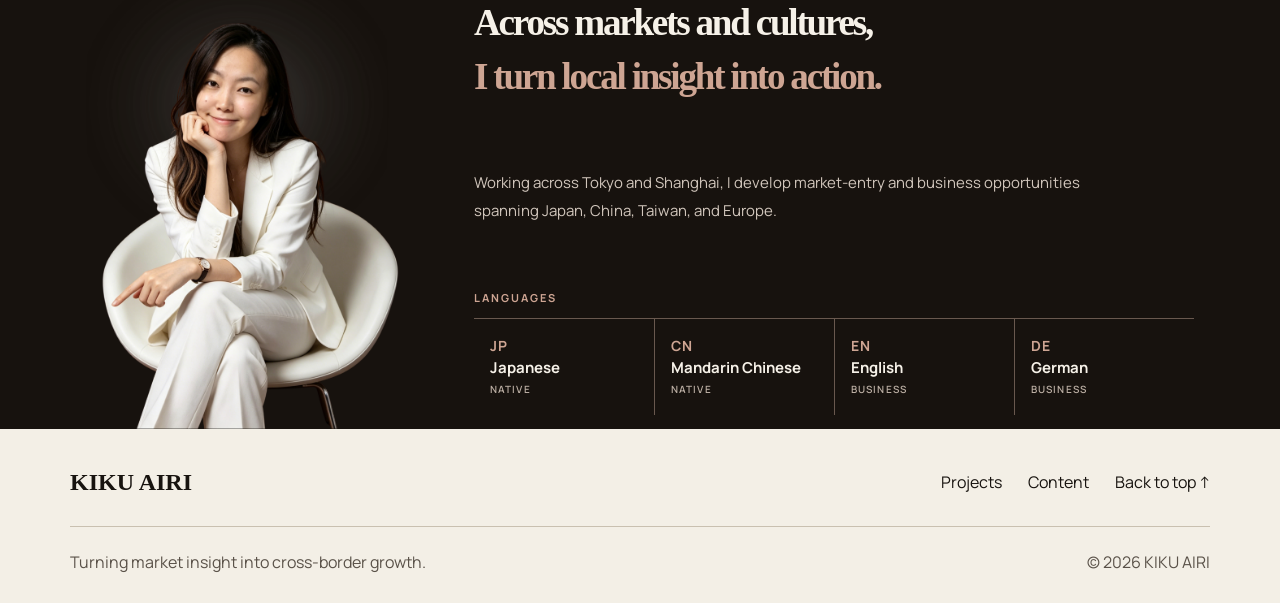
==== commit 6efbee46: "Correct Wargaming marketing scope and remove unsupported budget claims" ====
--- a/en.html
+++ b/en.html
@@ -84,7 +84,7 @@
 <a class="work-index-row" href="#case-4">
 <span class="index-number">04</span>
 <span class="index-company">WARGAMING</span>
-<h2>Lowering acquisition costs in Japan.</h2>
+<h2>Leading marketing in Japan and improving acquisition efficiency.</h2>
 <strong>−70%</strong>
 <span class="index-arrow" aria-hidden="true">↗</span>
 </a>
@@ -209,17 +209,17 @@
 </div>
 <div class="case-main">
 <span class="case-category">JAPAN / PERFORMANCE MARKETING</span>
-<h3>Lowering acquisition costs in Japan.</h3>
-<p>Managed a marketing budget of several hundred million yen and optimized paid media, content, and creative work. Over six months, cost per new user fell from JPY 4,100 to JPY 1,240 (about 70%). Average monthly new users from non-paid channels rose from 600 to 1,800, while ROAS based on projected one-year customer lifetime value reached 325% during my tenure.</p>
+<h3>Leading marketing in Japan and improving acquisition efficiency.</h3>
+<p>Led all marketing for World of Tanks in Japan. Optimized paid media, content, and creative work, reducing cost per new user from JPY 4,100 to JPY 1,240 in six months (about 70%). Through Twitter and offline game trial and tournament events, average monthly new users from non-paid channels rose from 600 to 1,800. ROAS based on projected one-year customer lifetime value reached 325% during my tenure.</p>
 <div class="chip-row">
 <span class="chip">Japan</span>
 <span class="chip">Performance</span>
-<span class="chip">Budget Management</span>
+<span class="chip">User Acquisition</span>
 </div>
 </div>
 <div class="case-result">
 <strong>−70%</strong>
-<span>Cost per acquisition</span>
+<span>New-user CPA reduction (6 months)</span>
 </div>
 </article>
 <article class="case-card" id="case-5">
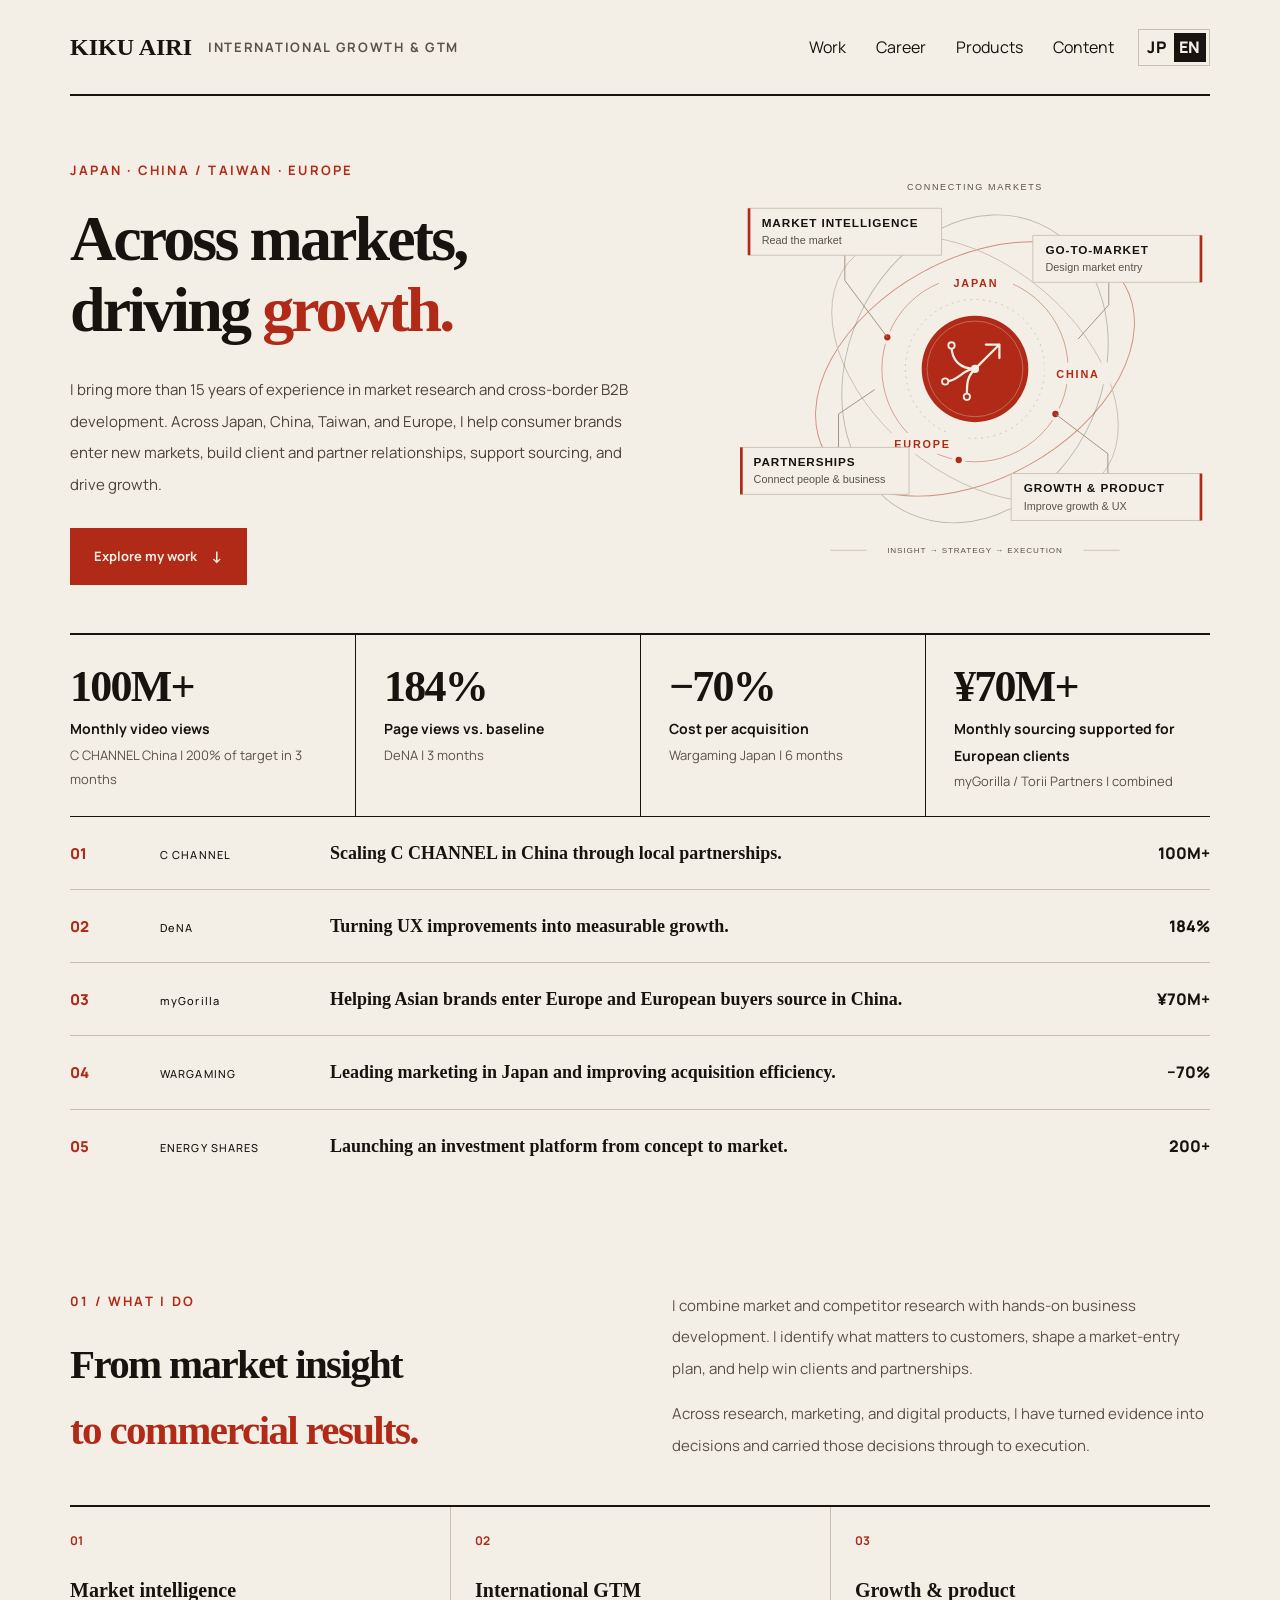
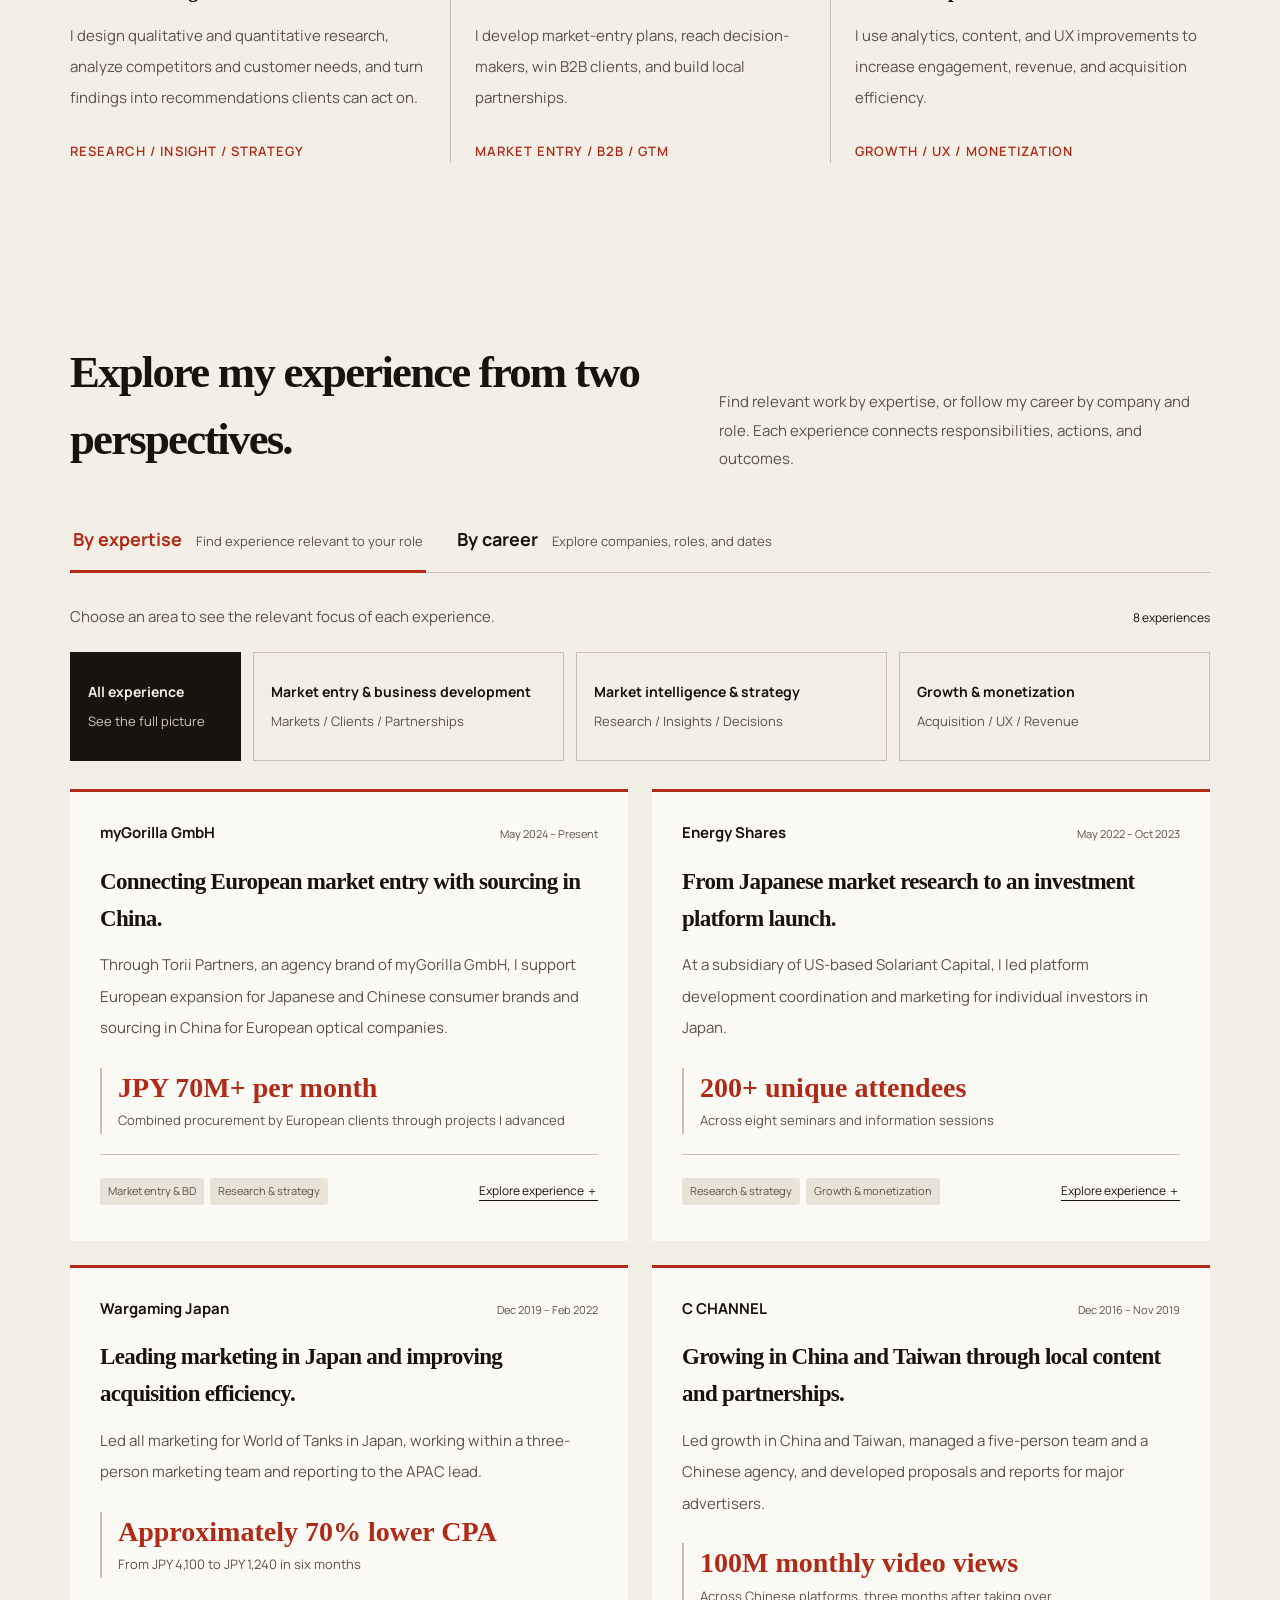
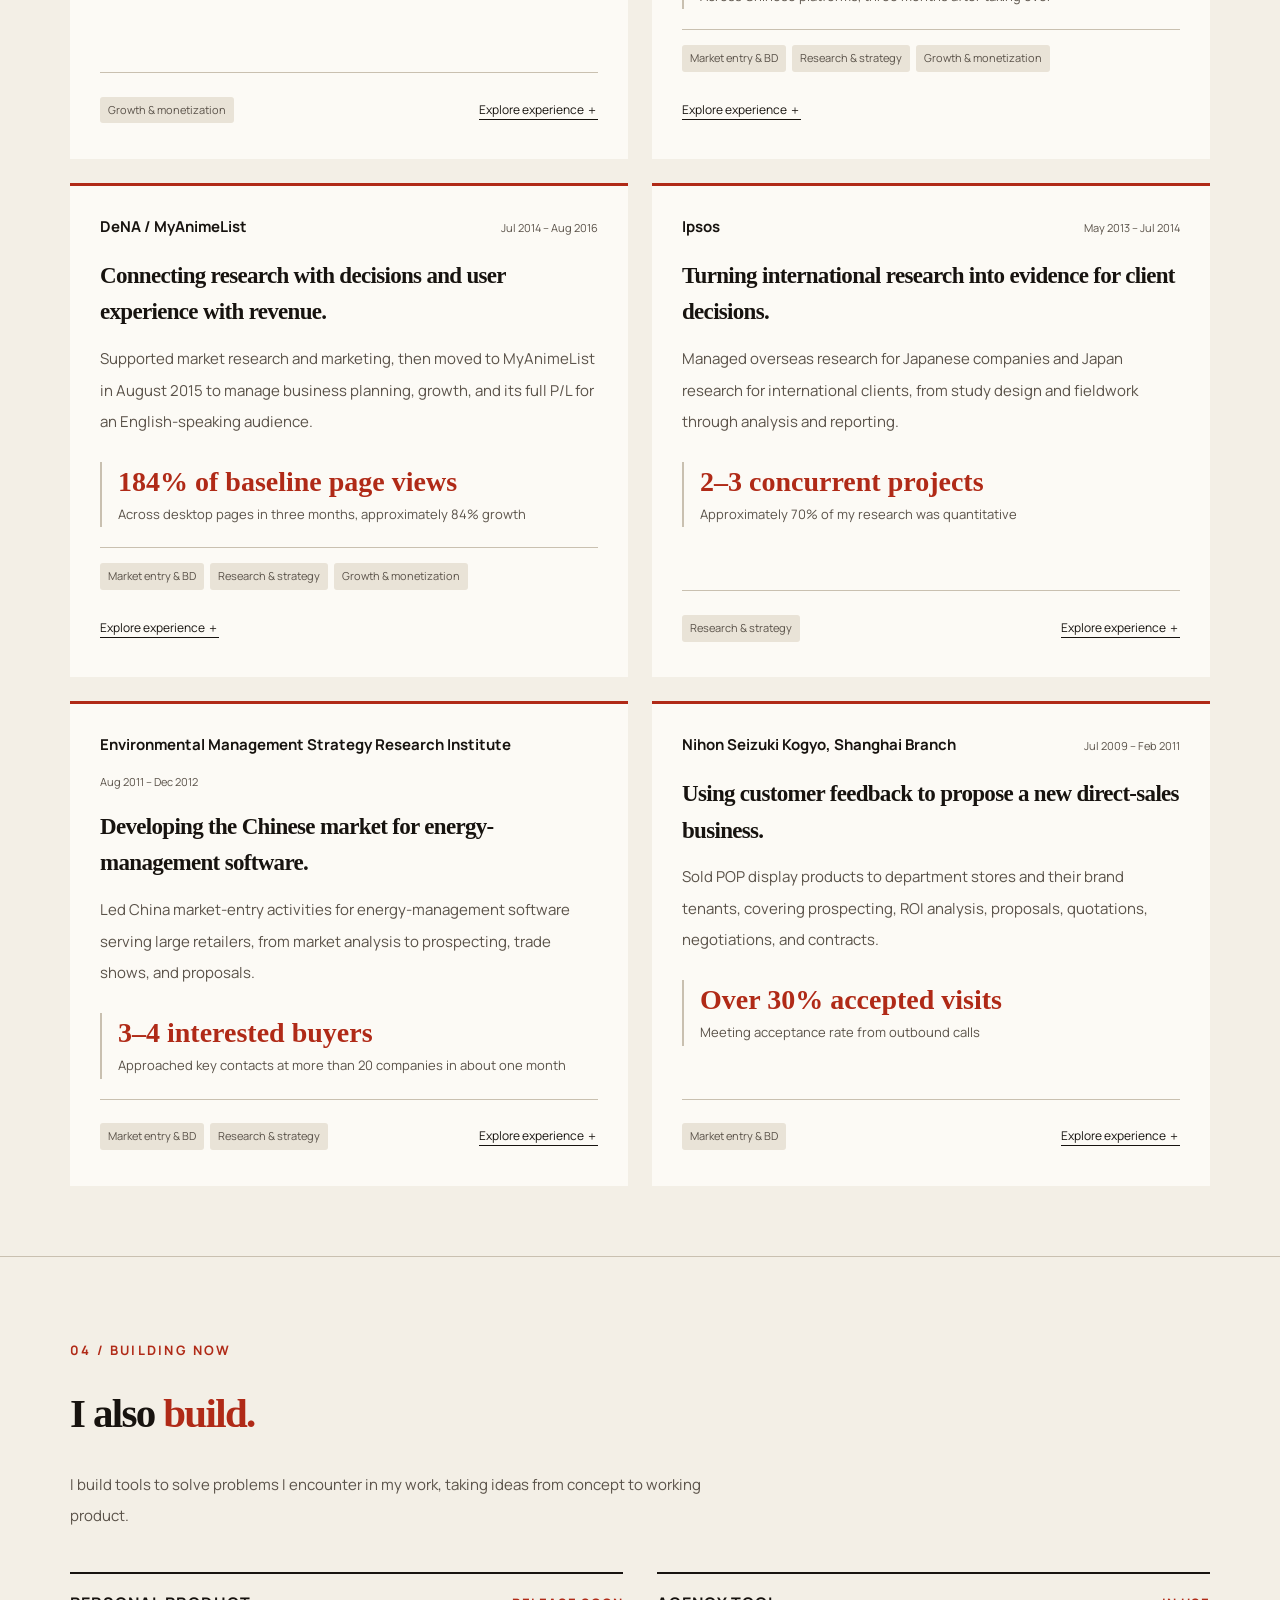
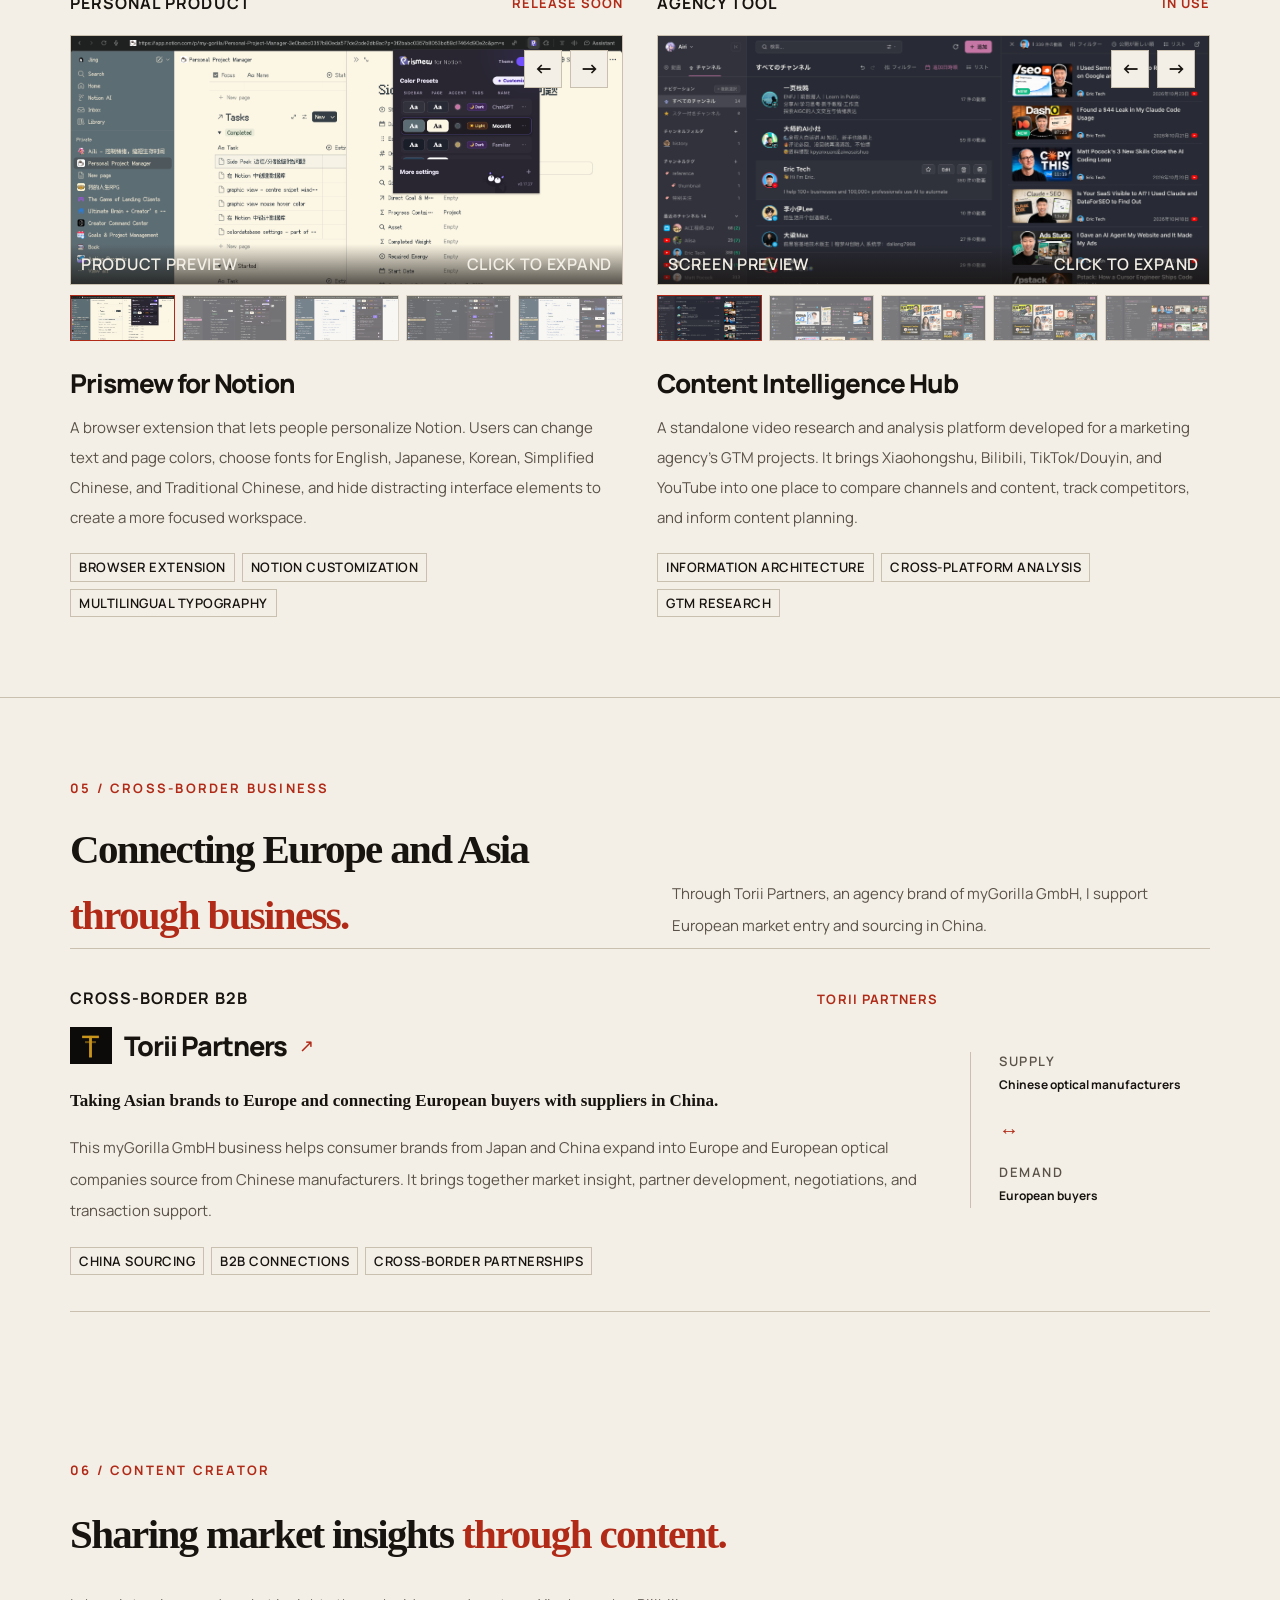
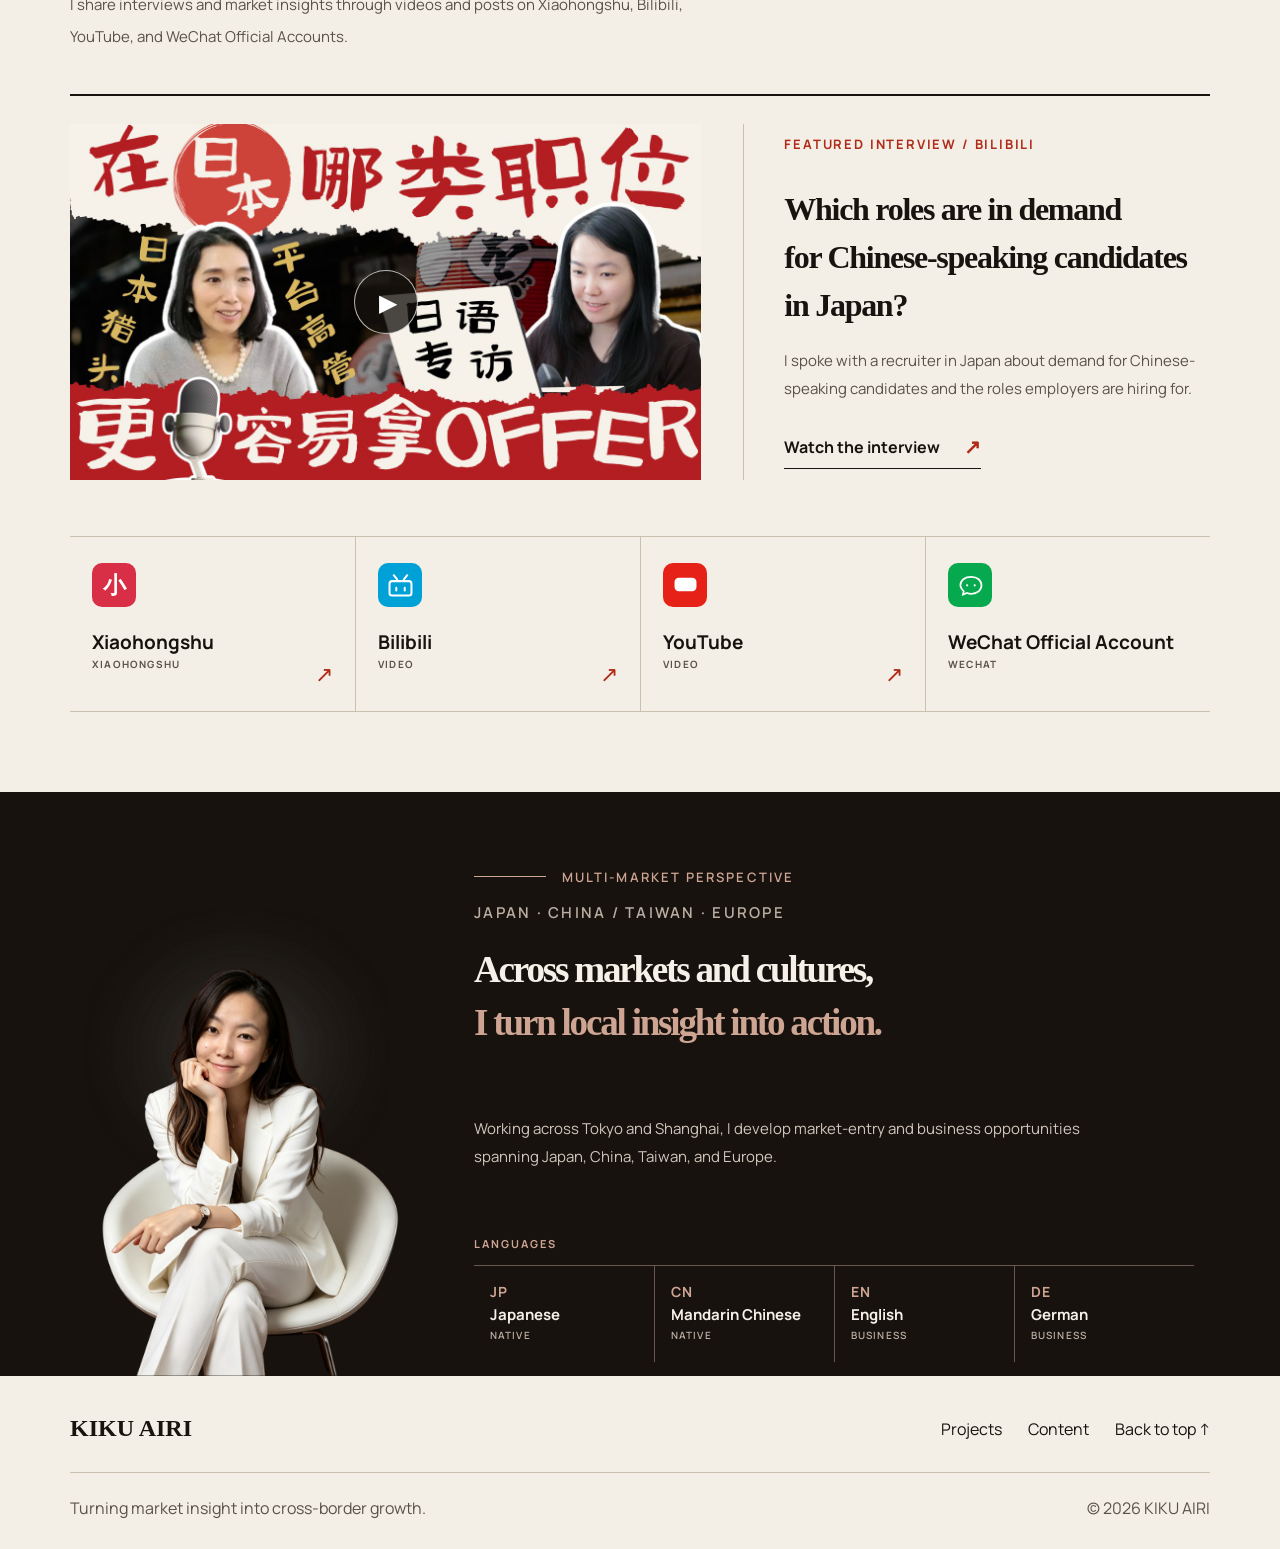
==== commit 3b5abda3: "Add bilingual career explorer with expertise and timeline views" ====
--- a/en.html
+++ b/en.html
@@ -1,5 +1,5 @@
 <!doctype html>
-<html lang="en"><head><meta charset="utf-8"><meta name="viewport" content="width=device-width, initial-scale=1"><meta name="theme-color" content="#f3efe6"><meta name="description" content="Kiku Airi brings more than 15 years of experience in market research, cross-border B2B development, GTM, and digital growth across Japan, China, Taiwan, and Europe."><title>KIKU AIRI | International Growth & GTM</title><link rel="icon" href="favicon.svg" type="image/svg+xml"><link rel="preconnect" href="https://fonts.googleapis.com"><link rel="preconnect" href="https://fonts.gstatic.com" crossorigin><link href="https://fonts.googleapis.com/css2?family=Noto+Serif+JP:wght@700;900&family=Noto+Sans+JP:wght@400;500;600;700&family=Manrope:wght@500;600;700;800&display=swap" rel="stylesheet"><link rel="stylesheet" href="styles.css"><script src="app.js" defer></script></head><body><a class="skip-link" href="#main-content">Skip to main content</a>
+<html lang="en"><head><meta charset="utf-8"><meta name="viewport" content="width=device-width, initial-scale=1"><meta name="theme-color" content="#f3efe6"><meta name="description" content="Kiku Airi brings more than 15 years of experience in market research, cross-border B2B development, GTM, and digital growth across Japan, China, Taiwan, and Europe."><title>KIKU AIRI | International Growth & GTM</title><link rel="icon" href="favicon.svg" type="image/svg+xml"><link rel="preconnect" href="https://fonts.googleapis.com"><link rel="preconnect" href="https://fonts.gstatic.com" crossorigin><link href="https://fonts.googleapis.com/css2?family=Noto+Serif+JP:wght@700;900&family=Noto+Sans+JP:wght@400;500;600;700&family=Manrope:wght@500;600;700;800&display=swap" rel="stylesheet"><link rel="stylesheet" href="styles.css"><link rel="stylesheet" href="career-explorer.css"><script src="app.js" defer></script><script src="career-data.js" defer></script><script src="career-explorer.js" defer></script></head><body><a class="skip-link" href="#main-content">Skip to main content</a>
 
 
 
@@ -131,208 +131,18 @@
 </article>
 </div>
 </section>
-  <section class="work-section" id="work">
-<div class="shell">
-<div class="section-heading work-heading">
-<div>
-<span class="section-index">02 / SELECTED WORK</span>
-<h2>Selected work, <em>real impact.</em>
-</h2>
-</div>
-<p>Five examples of how I turn market insight into new business, stronger products, and measurable growth.</p>
-</div>
-<div class="case-list">
-<article class="case-card" id="case-1">
-<div class="case-side">
-<span class="case-num">01</span>
-<span class="case-company">C CHANNEL</span>
-</div>
-<div class="case-main">
-<span class="case-category">MARKET ENTRY / PARTNERSHIPS</span>
-<h3>Scaling C CHANNEL in China through local partnerships.</h3>
-<p>Led growth in China and Taiwan through local video content and partnerships with NetEase and Weibo. Across Chinese platforms, monthly video views reached 100 million after three months, twice the target. The combined following on Weibo, WeChat, and Xiaohongshu exceeded 700,000 after eight months.</p>
-<div class="chip-row">
-<span class="chip">China</span>
-<span class="chip">B2B</span>
-<span class="chip">Strategic Partnerships</span>
-</div>
-</div>
-<div class="case-result">
-<strong>100M+</strong>
-<span>Monthly video views across Chinese platforms</span>
-</div>
-</article>
-<article class="case-card" id="case-2">
-<div class="case-side">
-<span class="case-num">02</span>
-<span class="case-company">DeNA</span>
-</div>
-<div class="case-main">
-<span class="case-category">DATA / UX / MONETIZATION</span>
-<h3>Turning UX improvements into measurable growth.</h3>
-<p>Improved the desktop experience across MyAnimeList. Within three months, bounce rate fell by 37 percentage points and page views reached 184% of baseline. Ad revenue rose 20% in the first two months after the new interface launched.</p>
-<div class="chip-row">
-<span class="chip">Analytics</span>
-<span class="chip">UX</span>
-<span class="chip">Revenue Growth</span>
-</div>
-</div>
-<div class="case-result">
-<strong>184%</strong>
-<span>Page views vs. baseline</span>
-</div>
-</article>
-<article class="case-card" id="case-3">
-<div class="case-side">
-<span class="case-num">03</span>
-<span class="case-company">myGorilla</span>
-</div>
-<div class="case-main">
-<span class="case-category">EUROPEAN MARKET ENTRY / CHINA SOURCING</span>
-<h3>Helping Asian brands enter Europe and European buyers source in China.</h3>
-<p>Supported European market entry for consumer brands from Japan and China, advancing more than 30 companies to the proposal stage and securing contracts with multiple companies whose annual revenue exceeds JPY 10 billion. For European optical companies, I developed suppliers in China, confirmed sourcing interest from more than 10 buyers, and enabled repeat purchases by two. These projects supported more than JPY 70 million in combined monthly procurement by European clients.</p>
-<div class="chip-row">
-<span class="chip">Europe Market Entry</span>
-<span class="chip">China Sourcing</span>
-<span class="chip">B2B Partnerships</span>
-</div>
-</div>
-<div class="case-result">
-<strong>¥70M+</strong>
-<span>Monthly sourcing supported for European clients</span>
-</div>
-</article>
-<article class="case-card" id="case-4">
-<div class="case-side">
-<span class="case-num">04</span>
-<span class="case-company">WARGAMING</span>
-</div>
-<div class="case-main">
-<span class="case-category">JAPAN / PERFORMANCE MARKETING</span>
-<h3>Leading marketing in Japan and improving acquisition efficiency.</h3>
-<p>Led all marketing for World of Tanks in Japan. Optimized paid media, content, and creative work, reducing cost per new user from JPY 4,100 to JPY 1,240 in six months (about 70%). Through Twitter and offline game trial and tournament events, average monthly new users from non-paid channels rose from 600 to 1,800. ROAS based on projected one-year customer lifetime value reached 325% during my tenure.</p>
-<div class="chip-row">
-<span class="chip">Japan</span>
-<span class="chip">Performance</span>
-<span class="chip">User Acquisition</span>
-</div>
-</div>
-<div class="case-result">
-<strong>−70%</strong>
-<span>New-user CPA reduction (6 months)</span>
-</div>
-</article>
-<article class="case-card" id="case-5">
-<div class="case-side">
-<span class="case-num">05</span>
-<span class="case-company">ENERGY SHARES</span>
-</div>
-<div class="case-main">
-<span class="case-category">PLATFORM LAUNCH / INVESTOR MARKETING</span>
-<h3>Launching an investment platform from concept to market.</h3>
-<p>Took an investment platform from market research and planning through launch and the start of investment fundraising, working with design and development teams in Korea. Eight in-person seminars attracted more than 200 unique attendees. Three landing-page iterations reduced bounce rate by about 30 percentage points.</p>
-<div class="chip-row">
-<span class="chip">Product Launch</span>
-<span class="chip">Investor Marketing</span>
-<span class="chip">UX Optimization</span>
-</div>
-</div>
-<div class="case-result">
-<strong>200+</strong>
-<span>Unique seminar attendees</span>
-</div>
-</article>
-</div>
-</div>
-</section>
-  <section class="career-section shell" id="career">
-<div class="career-top">
-<div class="section-heading">
-<span class="section-index">03 / CAREER JOURNEY</span>
-<h2>From research<br>
-<em>to cross-border GTM.</em>
-</h2>
-</div>
-</div>
-<div class="timeline">
-<article class="timeline-item">
-<div class="timeline-rail">
-<span class="timeline-dot">01</span>
-<span class="timeline-line">
-</span>
-</div>
-<div class="timeline-content">
-<div class="timeline-meta">
-<span>2009 — 2012</span>
-<span class="timeline-tag">MARKET ENTRY</span>
-</div>
-<h3>Developing markets on the ground</h3>
-<div class="timeline-company">Nihon Seizuki Kogyo, Shanghai / Environmental Management Strategy Research Institute</div>
-<p>I began my career in B2B sales in Shanghai, then worked on China market entry for energy-management software. This gave me direct experience in market research, client development, and negotiations with local partners.</p>
-</div>
-</article>
-<article class="timeline-item">
-<div class="timeline-rail">
-<span class="timeline-dot">02</span>
-<span class="timeline-line">
-</span>
-</div>
-<div class="timeline-content">
-<div class="timeline-meta">
-<span>2013 — 2016</span>
-<span class="timeline-tag">INSIGHT → GROWTH</span>
-</div>
-<h3>Connecting research to business decisions</h3>
-<div class="timeline-company">Ipsos / DeNA</div>
-<p>At Ipsos, I managed international research from study design through reporting. At DeNA, I applied market research, analytics, KPI design, and UX improvements to new digital businesses.</p>
-</div>
-</article>
-<article class="timeline-item">
-<div class="timeline-rail">
-<span class="timeline-dot">03</span>
-<span class="timeline-line">
-</span>
-</div>
-<div class="timeline-content">
-<div class="timeline-meta">
-<span>2016 — 2019</span>
-<span class="timeline-tag">CROSS-BORDER GROWTH</span>
-</div>
-<h3>Building growth across China and Taiwan</h3>
-<div class="timeline-company">C CHANNEL | Overseas Business Lead, China and Taiwan</div>
-<p>Led locally tailored content and partnerships across China and Taiwan, building on consumer insight and collaborations with NetEase and Weibo.</p>
-</div>
-</article>
-<article class="timeline-item">
-<div class="timeline-rail">
-<span class="timeline-dot">04</span>
-<span class="timeline-line">
-</span>
-</div>
-<div class="timeline-content">
-<div class="timeline-meta">
-<span>2019 — 2023</span>
-<span class="timeline-tag">PERFORMANCE × PRODUCT</span>
-</div>
-<h3>Optimizing growth and product experience</h3>
-<div class="timeline-company">Wargaming Japan / Energy Shares</div>
-<p>At Wargaming, I led digital marketing and improved acquisition efficiency. At Energy Shares, I helped launch an investment platform, open it for fundraising, and attract seminar participants.</p>
-</div>
-</article>
-<article class="timeline-item">
-<div class="timeline-rail">
-<span class="timeline-dot">05</span>
-</div>
-<div class="timeline-content">
-<div class="timeline-meta">
-<span>2024 — NOW</span>
-<span class="timeline-tag">CROSS-BORDER BUSINESS</span>
-</div>
-<h3>Connecting European market entry and sourcing in China</h3>
-<div class="timeline-company">myGorilla GmbH | Business Alliance Partner, Asian Markets</div>
-<p>I support European market entry for consumer brands from Japan and China, and sourcing in China for European optical companies. My work spans research, partner development, negotiations, and execution.</p>
-</div>
-</article>
+  <section class="career-explorer shell" id="work">
+<div id="career-explorer">
+<h2>Explore my experience from two perspectives.</h2>
+<p>Explore my core experience, most recent first.</p>
+<article class="ce-fallback"><h3>myGorilla GmbH</h3><p>May 2024 – Present / Germany / Remote / Business Partner, Asia Markets</p><p>Through Torii Partners, an agency brand of myGorilla GmbH, I support European expansion for Japanese and Chinese consumer brands and sourcing in China for European optical companies.</p></article>
+<article class="ce-fallback"><h3>Energy Shares</h3><p>May 2022 – Oct 2023 / Tokyo / Japan Market Expansion Lead</p><p>At a subsidiary of US-based Solariant Capital, I led platform development coordination and marketing for individual investors in Japan.</p></article>
+<article class="ce-fallback"><h3>Wargaming Japan</h3><p>Dec 2019 – Feb 2022 / Tokyo / Marketing Manager</p><p>Led all marketing for World of Tanks in Japan, working within a three-person marketing team and reporting to the APAC lead.</p></article>
+<article class="ce-fallback"><h3>C CHANNEL</h3><p>Dec 2016 – Nov 2019 / Tokyo / Overseas Business Lead, China and Taiwan</p><p>Led growth in China and Taiwan, managed a five-person team and a Chinese agency, and developed proposals and reports for major advertisers.</p></article>
+<article class="ce-fallback"><h3>DeNA / MyAnimeList</h3><p>Jul 2014 – Aug 2016 / Tokyo / Marketing Department, then MyAnimeList (functional roles)</p><p>Supported market research and marketing, then moved to MyAnimeList in August 2015 to manage business planning, growth, and its full P/L for an English-speaking audience.</p></article>
+<article class="ce-fallback"><h3>Ipsos</h3><p>May 2013 – Jul 2014 / Tokyo / Overseas Research Manager (functional role)</p><p>Managed overseas research for Japanese companies and Japan research for international clients, from study design and fieldwork through analysis and reporting.</p></article>
+<article class="ce-fallback"><h3>Environmental Management Strategy Research Institute</h3><p>Aug 2011 – Dec 2012 / Tokyo / China Market Expansion (functional role)</p><p>Led China market-entry activities for energy-management software serving large retailers, from market analysis to prospecting, trade shows, and proposals.</p></article>
+<article class="ce-fallback"><h3>Nihon Seizuki Kogyo, Shanghai Branch</h3><p>Jul 2009 – Feb 2011 / Shanghai / Sales</p><p>Sold POP display products to department stores and their brand tenants, covering prospecting, ROI analysis, proposals, quotations, negotiations, and contracts.</p></article>
 </div>
 </section>
   <section class="building-section" id="building">
--- a/career-explorer.css
+++ b/career-explorer.css
@@ -0,0 +1,43 @@
+/* Shared career explorer. Styles are scoped to avoid changing existing sections. */
+.career-explorer{padding-block:70px;scroll-margin-top:24px;--ce-white:#fcfaf5}
+.career-explorer [hidden]{display:none!important}
+.ce-heading{display:grid;grid-template-columns:1.2fr 1fr;align-items:end;gap:60px;margin-bottom:32px}
+.ce-heading h2{font:800 clamp(28px,3.5vw,46px)/1.5 var(--serif);letter-spacing:-.04em}
+.ce-heading p{font-size:14px;color:var(--muted);line-height:1.9}
+.ce-view-tabs{display:flex;border-bottom:1px solid var(--rule);gap:28px}
+.ce-view-tabs button{padding:16px 3px;background:none;position:relative;text-align:left;min-height:64px}
+.ce-view-tabs button span{font-weight:700;font-size:18px}
+.ce-view-tabs button small{display:inline-block;font-size:12px;margin-left:14px;color:var(--muted)}
+.ce-view-tabs button[aria-selected=true]{color:var(--red)}
+.ce-view-tabs button[aria-selected=true]:after{content:"";position:absolute;height:3px;background:var(--red);bottom:-1px;left:0;right:0}
+.ce-intro-line{display:flex;justify-content:space-between;gap:24px;margin:28px 0 20px;align-items:baseline}
+.ce-intro-line p{color:var(--muted);font-size:13px}.ce-count{font-size:12px;white-space:nowrap}
+.ce-filters{display:grid;grid-template-columns:.55fr 1fr 1fr 1fr;gap:12px;margin:0 0 28px}
+.ce-filter{padding:19px 17px;background:transparent;border:1px solid var(--rule);text-align:left;min-height:109px;transition:background .15s}
+.ce-filter strong{display:block;font-size:14px;line-height:1.7}.ce-filter small{display:block;font-size:11px;margin-top:6px;color:var(--muted)}
+.ce-filter[aria-pressed=true]{border-color:var(--ink);background:var(--ink);color:var(--paper)}.ce-filter[aria-pressed=true] small{color:#d5c9b8}.ce-filter:hover:not([aria-pressed=true]){background:var(--wash)}
+.ce-cards{display:grid;grid-template-columns:1fr 1fr;gap:24px}
+.ce-card{background:var(--ce-white);border-top:3px solid var(--red);padding:27px 30px;display:flex;flex-direction:column;min-width:0}
+.ce-card-top{display:flex;align-items:baseline;justify-content:space-between;gap:12px;flex-wrap:wrap}
+.ce-company{font-size:15px;font-weight:700}.ce-date{font-size:11px;color:var(--muted);white-space:nowrap}
+.ce-card h3{font:700 23px/1.6 var(--serif);letter-spacing:-.03em;margin:16px 0 12px}.ce-card p{font-size:13px;color:var(--muted)}
+.ce-evidence{margin:24px 0 20px;border-left:2px solid var(--rule);padding-left:16px;font-size:14px}.ce-evidence strong{display:block;font:700 28px/1.4 var(--serif);color:var(--red);overflow-wrap:anywhere}.ce-evidence small{color:var(--muted);font-size:12px}
+.ce-card-foot{margin-top:auto;padding-top:15px;display:flex;justify-content:space-between;gap:16px;align-items:center;border-top:1px solid var(--rule);flex-wrap:wrap}
+.ce-tags{display:flex;gap:6px;flex-wrap:wrap}.ce-tag{font-size:11px;color:var(--muted);background:var(--wash);padding:3px 8px;border-radius:3px}.ce-tag.ce-active{color:var(--red);background:#f7e6df}
+.ce-detail-btn{background:transparent;text-decoration:underline;text-underline-offset:5px;font-size:12px;padding:10px 0;min-height:44px;white-space:nowrap}.ce-detail-btn:hover{color:var(--red)}
+.ce-timeline-head{display:flex;justify-content:space-between;align-items:baseline;gap:16px;margin:28px 0 10px}.ce-timeline-head h3{font:700 25px var(--serif)}.ce-timeline-head p{font-size:12px;color:var(--muted)}
+.ce-timeline-row{display:grid;grid-template-columns:170px minmax(0,1fr) 150px;gap:28px;border-bottom:1px solid var(--rule);padding:27px 0;position:relative}
+.ce-period{font-size:13px;padding-top:4px;color:var(--muted)}.ce-timeline-row h3{font:700 23px/1.5 var(--serif)}.ce-role{font-size:12px;color:var(--muted);margin:5px 0 10px}.ce-timeline-row p{font-size:13px;max-width:650px}.ce-timeline-row .ce-tags{margin-top:12px}.ce-timeline-row .ce-detail-btn{align-self:start;justify-self:end}.ce-timeline-row:focus-visible{outline:2px solid var(--red);outline-offset:6px}
+.ce-footnote{color:var(--muted);font-size:12px;border-top:1px solid var(--rule);margin-top:36px;padding-top:18px}
+.ce-dialog{padding:0;border:1px solid var(--rule);background:var(--paper);color:var(--ink);width:min(900px,calc(100% - 32px));max-height:88dvh;overflow:auto;overscroll-behavior:contain}
+.ce-dialog::backdrop{background:rgb(23 19 15 / .57);backdrop-filter:blur(3px)}
+.ce-dialog-top{position:sticky;top:0;z-index:2;background:var(--paper);display:flex;justify-content:space-between;align-items:center;gap:16px;padding:15px 30px;border-bottom:1px solid var(--rule);font-size:12px}.ce-close{background:var(--ink);color:var(--paper);padding:8px 16px;min-height:44px;flex-shrink:0}
+.ce-dialog-actions{display:flex;align-items:center;gap:14px}.ce-dialog-language{display:flex;align-items:center;gap:3px}.ce-dialog-language button{min-width:42px;min-height:44px;background:transparent;color:var(--muted);font-size:11px}.ce-dialog-language button[aria-current=page]{color:var(--red);font-weight:800;text-decoration:underline;text-underline-offset:5px}
+.ce-dialog-body{padding:30px 42px 38px}.ce-dialog-body h2{font:700 clamp(25px,3vw,34px)/1.5 var(--serif)}.ce-dialog-meta{font-size:12px;color:var(--muted);margin:10px 0 18px}.ce-dialog-summary{font-size:14px;max-width:720px}
+.ce-lens-nav{display:flex;gap:8px;flex-wrap:wrap;margin:28px 0 24px}.ce-lens-nav button{padding:9px 12px;background:transparent;border:1px solid var(--rule);font-size:12px;min-height:44px}.ce-lens-nav button[aria-pressed=true]{background:var(--red);border-color:var(--red);color:white}
+.ce-lens-panel h3{font:700 23px/1.6 var(--serif);margin-bottom:12px}.ce-lens-panel ul{padding-left:20px;font-size:14px}.ce-lens-panel li{margin:10px 0}.ce-lens-panel .ce-evidence{background:var(--wash);padding:18px 24px;border-left:3px solid var(--red)}.ce-lens-section+.ce-lens-section{margin-top:28px;padding-top:25px;border-top:1px solid var(--rule)}
+.ce-dialog-footer{font-size:12px;color:var(--muted);margin-top:26px}.ce-dialog-footer button{background:none;padding:8px 0;min-height:44px;color:var(--red);text-decoration:underline;text-underline-offset:4px}.ce-fallback{padding-block:25px;border-bottom:1px solid var(--rule)}
+@media(max-width:1000px){.ce-view-tabs button small{display:block;margin:2px 0 0}.ce-filters{grid-template-columns:1fr 1fr}.ce-timeline-row{grid-template-columns:145px minmax(0,1fr);gap:16px}.ce-timeline-row .ce-detail-btn{grid-column:2;justify-self:start}.ce-card{padding:23px}.ce-card-top{display:block}.ce-date{display:block;margin-top:3px}}
+@media(max-width:600px){.career-explorer{padding-block:45px}.ce-heading{display:block;margin-bottom:24px}.ce-heading h2{font-size:30px}.ce-heading p{margin-top:18px}.ce-view-tabs{gap:0}.ce-view-tabs button{width:50%;padding:12px 8px 12px 0}.ce-view-tabs button span{font-size:16px}.ce-view-tabs button small{font-size:11px}.ce-filters{gap:8px}.ce-filter{min-height:96px;padding:13px 11px}.ce-filter strong{font-size:12px}.ce-filter small{font-size:11px}.ce-cards{grid-template-columns:1fr;gap:18px}.ce-card h3{font-size:22px}.ce-intro-line{gap:12px;align-items:start}.ce-timeline-head{display:block}.ce-timeline-head p{margin-top:8px}.ce-timeline-row{display:block;padding:23px 0}.ce-period{margin-bottom:8px;font-size:12px}.ce-timeline-row h3{font-size:21px}.ce-timeline-row .ce-detail-btn{margin-top:10px}.ce-dialog-body{padding:24px 20px}.ce-dialog-top{padding:12px 18px}.ce-dialog-body h2{font-size:24px}.ce-lens-nav{gap:6px}.ce-lens-nav button{padding:8px;font-size:11px}.ce-lens-panel h3{font-size:21px}.ce-lens-panel ul{font-size:13px}.ce-footnote{line-height:1.8}.ce-evidence strong{font-size:26px}}
+@media(prefers-reduced-motion:reduce){.career-explorer *{scroll-behavior:auto!important;transition:none!important}}
+@media print{.ce-view-tabs,.ce-filters,.ce-detail-btn,.ce-dialog,.ce-intro-line{display:none!important}.ce-cards{display:block}.ce-card{break-inside:avoid;margin-bottom:20px;background:white}.ce-timeline-row{break-inside:avoid}.career-explorer{padding:20px 0}}
